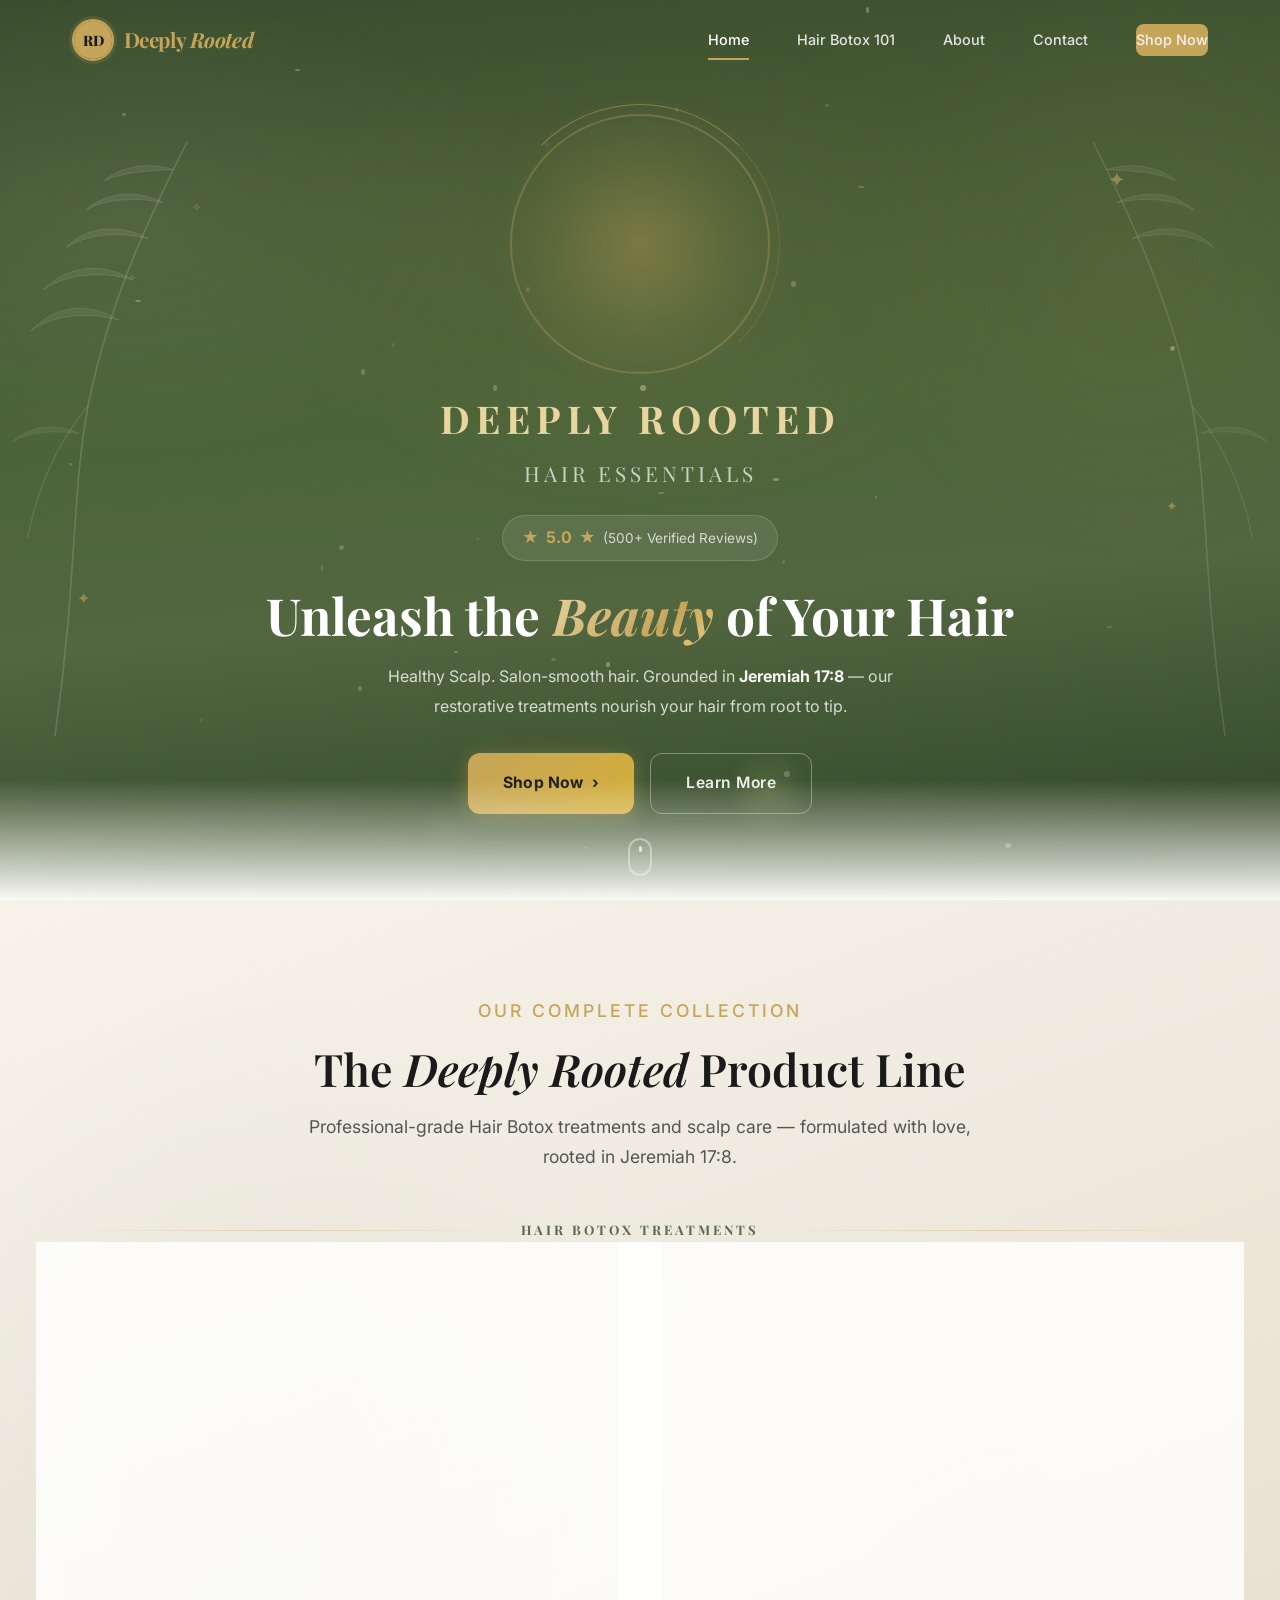
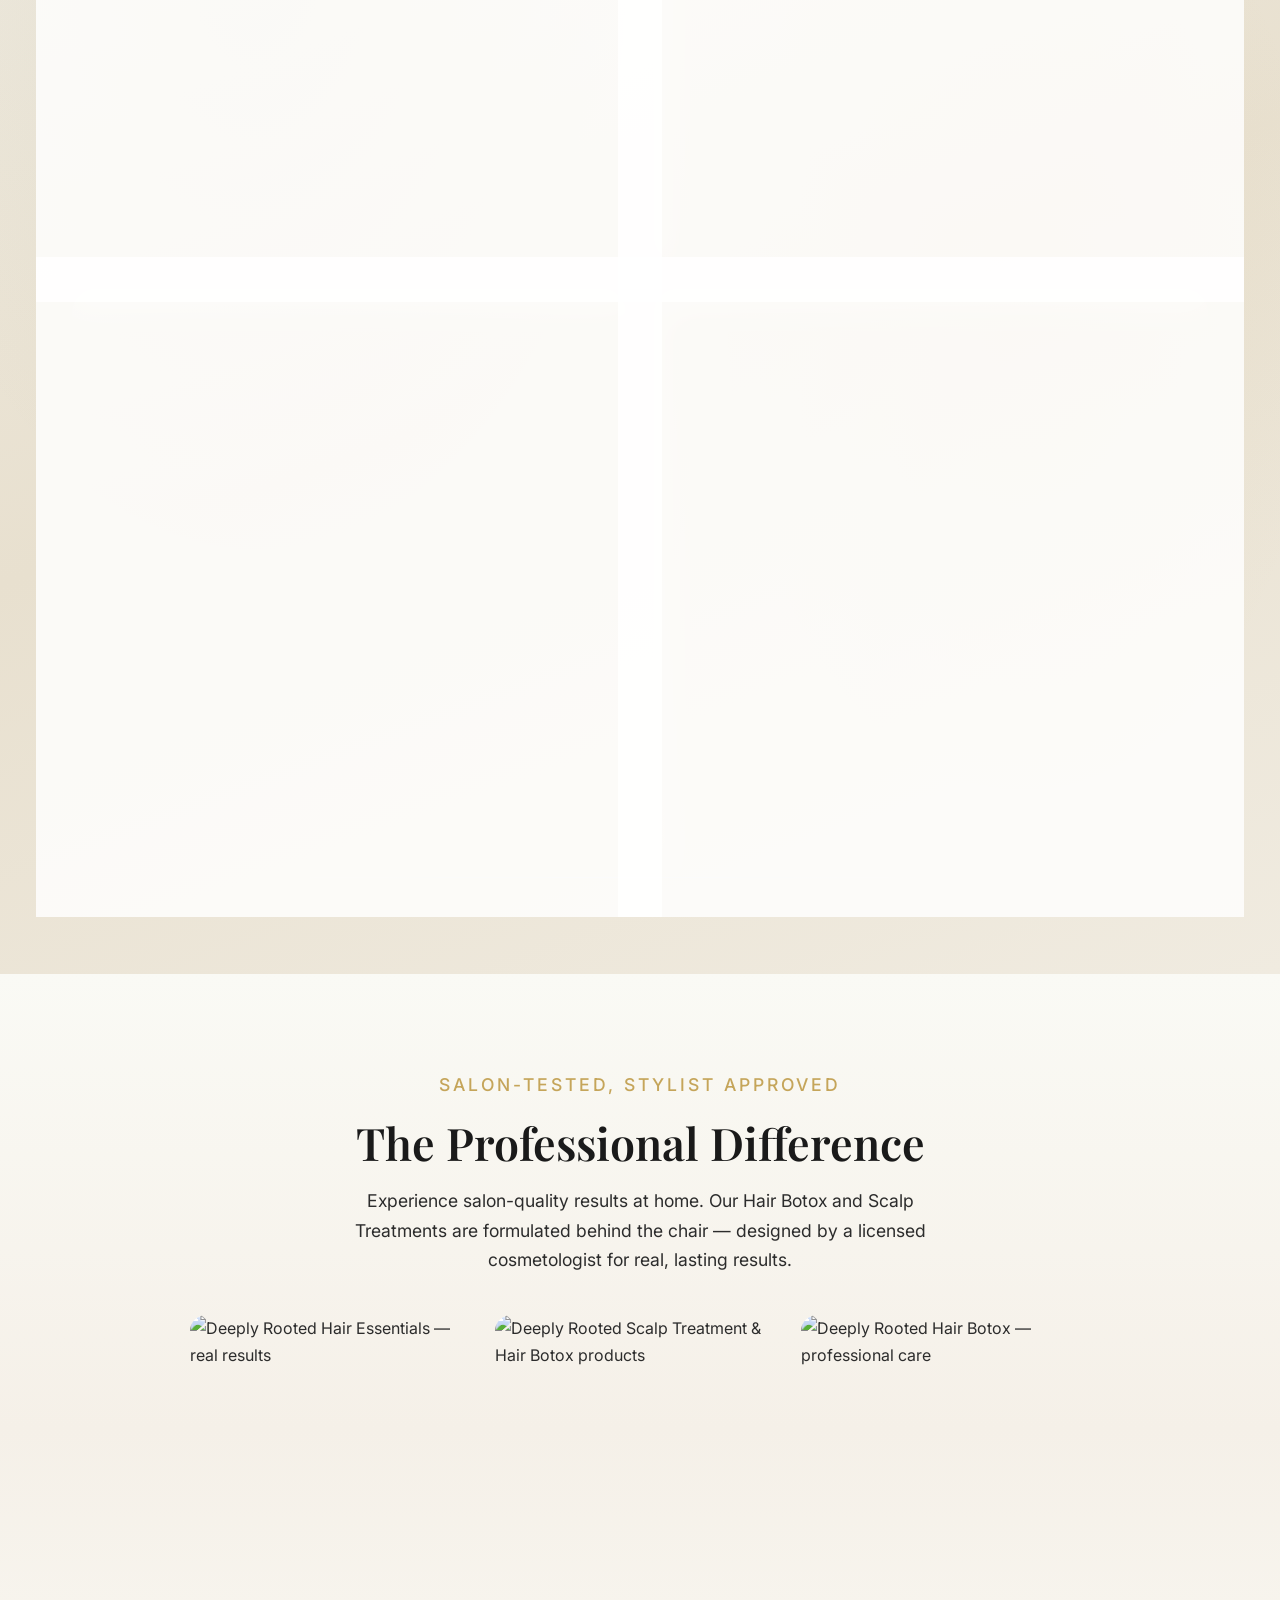
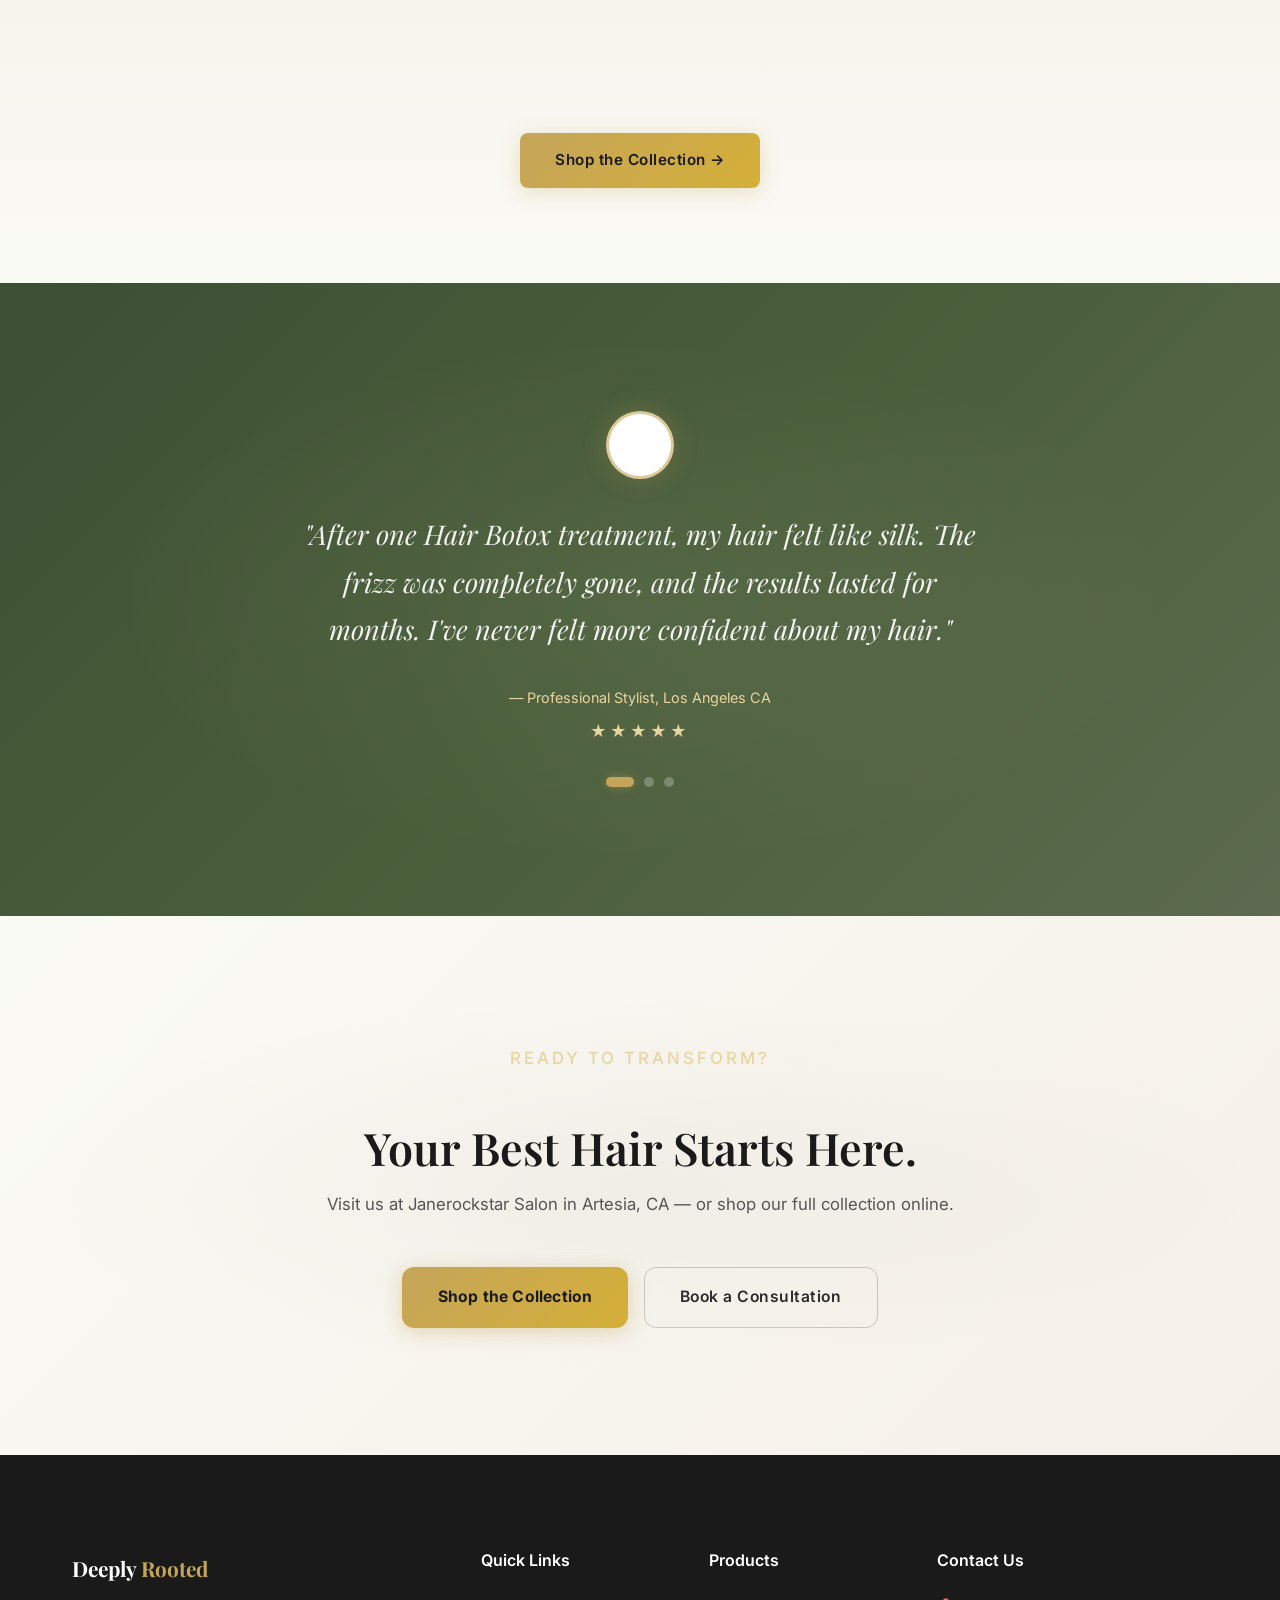
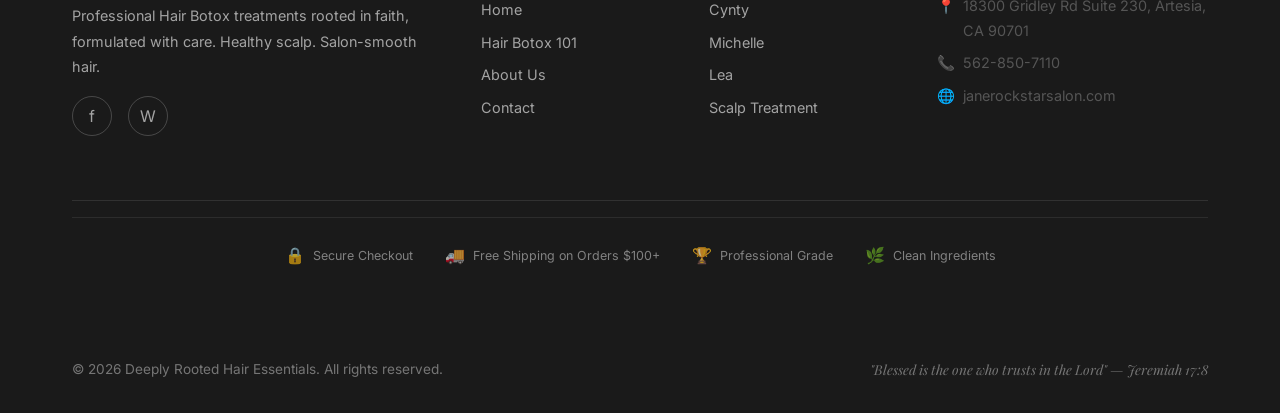
==== index.html @ 44c78ee9 "Deploy: 2026-04-30 update" ====
<!DOCTYPE html>
<html lang="en">
<head>
  <meta charset="UTF-8">
  <meta name="viewport" content="width=device-width, initial-scale=1.0">
  <title>Deeply Rooted Hair Essentials — Professional Hair Botox Care</title>
  <meta name="description" content="Unleash the beauty of your hair with professional Hair Botox treatments. Needle-free, formaldehyde-free, chemical-free solutions for salon-smooth hair. Healthy Scalp. Salon-smooth hair.">

  <!-- Performance: Preconnect -->
  <link rel="preconnect" href="https://fonts.googleapis.com">
  <link rel="preconnect" href="https://fonts.gstatic.com" crossorigin>
  <link rel="preconnect" href="https://hair-botox-deeply-rooted.myshopify.com">

  <!-- Open Graph -->
  <meta property="og:title" content="Deeply Rooted Hair Essentials — Professional Hair Botox Care">
  <meta property="og:description" content="Needle-free, formaldehyde-free Hair Botox treatments. Healthy Scalp. Salon-smooth hair.">
  <meta property="og:type" content="website">
  <meta property="og:image" content="assets/images/logo.png">

  <link rel="stylesheet" href="styles/main.css?v=20260430">
  <link rel="stylesheet" href="styles/pages/home.css?v=20260430">

  <!-- Structured Data -->
  <script type="application/ld+json">
  {
    "@context": "https://schema.org",
    "@type": "LocalBusiness",
    "name": "Deeply Rooted Hair Essentials",
    "description": "Professional Hair Botox treatments — needle-free, formaldehyde-free, chemical-free. Healthy Scalp. Salon-smooth hair.",
    "address": {
      "@type": "PostalAddress",
      "streetAddress": "18300 Gridley Rd Suite 230",
      "addressLocality": "Artesia",
      "addressRegion": "CA",
      "postalCode": "90701",
      "addressCountry": "US"
    },
    "telephone": "562-850-7110",
    "url": "https://janerockstarsalon.com",
    "aggregateRating": {
      "@type": "AggregateRating",
      "ratingValue": "5.0",
      "reviewCount": "500"
    }
  }
  </script>

  <!-- Fallback: show all content if JavaScript is disabled (e.g. mobile data-saver mode) -->
  <noscript>
    <style>
      .reveal, .reveal-left, .reveal-right, .reveal-scale, .reveal-rotate, .reveal-blur {
        opacity: 1 !important;
        transform: none !important;
        filter: none !important;
        animation: none !important;
      }
    </style>
  </noscript>
</head>
<body>

  <!-- Scroll Progress Bar -->
  <div class="scroll-progress" id="scroll-progress"></div>

  <!-- Navigation -->
  <nav class="navbar" id="navbar">
    <div class="container">
      <a href="index.html" class="nav-logo">
        <div class="nav-logo-mark">
          <img src="assets/images/logo.png" alt="Deeply Rooted Logo" class="nav-logo-img" onerror="this.style.display='none'; this.nextElementSibling.style.display='flex'">
          <div class="nav-logo-fallback" style="display:none">RD</div>
        </div>
        <span class="nav-logo-text">Deeply <em>Rooted</em></span>
      </a>
      <div class="nav-links">
        <a href="index.html" class="active">Home</a>
        <a href="hair-botox-101.html">Hair Botox 101</a>
        <a href="about.html">About</a>
        <a href="contact.html">Contact</a>
        <a href="https://hair-botox-deeply-rooted.myshopify.com" target="_blank" class="nav-cta">Shop Now</a>
      </div>
      <div class="hamburger" id="hamburger" aria-label="Toggle navigation menu">
        <span></span><span></span><span></span>
      </div>
    </div>
  </nav>

  <!-- Mobile Menu -->
  <div class="mobile-overlay" id="mobile-overlay"></div>
  <div class="mobile-menu" id="mobile-menu">
    <a href="index.html">Home</a>
    <a href="hair-botox-101.html">Hair Botox 101</a>
    <a href="about.html">About</a>
    <a href="contact.html">Contact</a>
    <a href="https://hair-botox-deeply-rooted.myshopify.com" target="_blank" class="btn btn-primary" style="margin-top:1rem;">Shop Now</a>
  </div>

  <!-- ═══════════════════════════════════════════
       HERO — Logo-Centered Design
  ═══════════════════════════════════════════ -->
  <section class="hero" id="hero">

    <!-- Particle container -->
    <div class="hero-particles" id="hero-particles"></div>

    <!-- Botanical leaf decorations -->
    <div class="hero-leaf hero-leaf-left" aria-hidden="true">
      <svg viewBox="0 0 200 600" fill="none" xmlns="http://www.w3.org/2000/svg">
        <path d="M170 20 C140 80, 100 160, 80 260 C65 340, 70 420, 50 560" stroke="rgba(255,255,255,0.18)" stroke-width="1.5" fill="none"/>
        <path d="M158 45 C135 38, 110 42, 95 55 C110 48, 135 46, 158 45Z" fill="rgba(255,255,255,0.09)" stroke="rgba(255,255,255,0.14)" stroke-width="0.8"/>
        <path d="M148 75 C122 62, 95 66, 78 82 C95 72, 122 70, 148 75Z" fill="rgba(255,255,255,0.09)" stroke="rgba(255,255,255,0.14)" stroke-width="0.8"/>
        <path d="M135 108 C108 93, 78 97, 60 116 C78 104, 108 101, 135 108Z" fill="rgba(255,255,255,0.09)" stroke="rgba(255,255,255,0.13)" stroke-width="0.8"/>
        <path d="M120 145 C92 128, 60 133, 40 154 C60 140, 92 137, 120 145Z" fill="rgba(255,255,255,0.08)" stroke="rgba(255,255,255,0.13)" stroke-width="0.8"/>
        <path d="M108 182 C80 164, 48 169, 28 192 C48 177, 80 174, 108 182Z" fill="rgba(255,255,255,0.08)" stroke="rgba(255,255,255,0.12)" stroke-width="0.8"/>
        <path d="M80 260 C55 290, 35 330, 25 380" stroke="rgba(255,255,255,0.13)" stroke-width="1.2" fill="none"/>
        <path d="M72 285 C50 275, 28 278, 12 292 C28 283, 50 282, 72 285Z" fill="rgba(255,255,255,0.07)" stroke="rgba(255,255,255,0.11)" stroke-width="0.8"/>
      </svg>
    </div>
    <div class="hero-leaf hero-leaf-right" aria-hidden="true">
      <svg viewBox="0 0 200 600" fill="none" xmlns="http://www.w3.org/2000/svg">
        <path d="M170 20 C140 80, 100 160, 80 260 C65 340, 70 420, 50 560" stroke="rgba(255,255,255,0.15)" stroke-width="1.5" fill="none"/>
        <path d="M158 45 C135 38, 110 42, 95 55 C110 48, 135 46, 158 45Z" fill="rgba(255,255,255,0.08)" stroke="rgba(255,255,255,0.12)" stroke-width="0.8"/>
        <path d="M148 75 C122 62, 95 66, 78 82 C95 72, 122 70, 148 75Z" fill="rgba(255,255,255,0.08)" stroke="rgba(255,255,255,0.12)" stroke-width="0.8"/>
        <path d="M135 108 C108 93, 78 97, 60 116 C78 104, 108 101, 135 108Z" fill="rgba(255,255,255,0.07)" stroke="rgba(255,255,255,0.11)" stroke-width="0.8"/>
        <path d="M80 260 C55 290, 35 330, 25 380" stroke="rgba(255,255,255,0.11)" stroke-width="1.2" fill="none"/>
        <path d="M72 285 C50 275, 28 278, 12 292 C28 283, 50 282, 72 285Z" fill="rgba(255,255,255,0.06)" stroke="rgba(255,255,255,0.10)" stroke-width="0.8"/>
      </svg>
    </div>

    <!-- Sparkle decorations -->
    <div class="hero-sparkle hero-sparkle-1" aria-hidden="true">✦</div>
    <div class="hero-sparkle hero-sparkle-2" aria-hidden="true">✦</div>
    <div class="hero-sparkle hero-sparkle-3" aria-hidden="true">✧</div>
    <div class="hero-sparkle hero-sparkle-4" aria-hidden="true">✦</div>
    <div class="hero-sparkle hero-sparkle-5" aria-hidden="true">✧</div>

    <div class="hero-inner">
      <!-- Logo Showcase with Parallax -->
      <div class="hero-logo-showcase" id="hero-logo-parallax">
        <div class="logo-glow"></div>
        <div class="logo-pulse-ring"></div>
        <div class="logo-orbit-ring"></div>
        <img src="assets/images/logo.png" alt="Deeply Rooted Hair Essentials" class="hero-logo-main" onerror="this.style.display='none'">
      </div>

      <!-- Brand Name -->
      <div class="hero-brand-name">
        <span class="brand-line-top">DEEPLY ROOTED</span>
        <span class="brand-line-bottom">Hair Essentials</span>
      </div>

      <!-- Rating badge -->
      <div class="hero-rating">
        <span class="rating-star">★</span>
        <span class="rating-score">5.0</span>
        <span class="rating-star">★</span>
        <span class="rating-count">(500+ Verified Reviews)</span>
      </div>

      <!-- Headline -->
      <h1 class="hero-headline">Unleash the <em class="gradient-text">Beauty</em> of Your Hair</h1>
      <p class="hero-sub">Healthy Scalp. Salon-smooth hair. Grounded in <strong>Jeremiah 17:8</strong> — our restorative treatments nourish your hair from root to tip.</p>

      <!-- CTA Buttons -->
      <div class="hero-actions">
        <a href="https://hair-botox-deeply-rooted.myshopify.com" target="_blank" class="btn btn-gold-lg">Shop Now <span class="btn-arrow">›</span></a>
        <a href="hair-botox-101.html" class="btn btn-ghost-lg">Learn More</a>
      </div>
    </div>

    <!-- Scroll indicator -->
    <div class="hero-scroll-hint">
      <div class="scroll-mouse"><div class="scroll-wheel"></div></div>
    </div>
  </section>

  <!-- ═══════════════════════════════════════════
       PRODUCT LINEUP — Complete Collection
  ═══════════════════════════════════════════ -->
  <section class="product-lineup section" id="product-lineup">
    <div class="container">
      <div class="section-header">
        <p class="subtitle">Our Complete Collection</p>
        <h2>The <em>Deeply Rooted</em> Product Line</h2>
        <p>Professional-grade Hair Botox treatments and scalp care — formulated with love, rooted in Jeremiah 17:8.</p>
      </div>

      <!-- Product Category Label -->
      <div class="lineup-category reveal">
        <div class="lineup-category-line"></div>
        <span class="lineup-category-label">Hair Botox Treatments</span>
        <div class="lineup-category-line"></div>
      </div>

      <!-- Hair Botox Products -->
      <div class="lineup-grid reveal">
        <!-- Cynty -->
        <div class="lineup-card" data-product="cynty">
          <div class="lineup-card-badge lineup-badge-gold">Bestseller</div>
          <div class="lineup-card-image">
            <div class="lineup-card-glow"></div>
            <img src="assets/images/product-cynty.png" alt="Cynty Hair Botox Treatment — lasts 3 months" loading="lazy">
          </div>
          <div class="lineup-card-content">
            <h3>Cynty</h3>
            <div class="lineup-duration">
              <div class="lineup-duration-bar" style="--duration-width: 50%"></div>
              <span class="lineup-duration-text">Lasts up to <strong>3 months</strong></span>
            </div>
            <ul class="lineup-features">
              <li>Frizz solution</li>
              <li>Keratin & collagen infusion</li>
              <li>Silky, manageable hair</li>
            </ul>
            <a href="https://hair-botox-deeply-rooted.myshopify.com" target="_blank" class="btn btn-primary btn-ripple lineup-btn">SHOP NOW</a>
          </div>
        </div>

        <!-- Michelle -->
        <div class="lineup-card" data-product="michelle">
          <div class="lineup-card-badge lineup-badge-sage">Pro Choice</div>
          <div class="lineup-card-image">
            <div class="lineup-card-glow"></div>
            <img src="assets/images/product-michelle.png" alt="Michelle Hair Botox Treatment — lasts 5 months" loading="lazy">
          </div>
          <div class="lineup-card-content">
            <h3>Michelle</h3>
            <div class="lineup-duration">
              <div class="lineup-duration-bar" style="--duration-width: 75%"></div>
              <span class="lineup-duration-text">Lasts up to <strong>5 months</strong></span>
            </div>
            <ul class="lineup-features">
              <li>60% straighter hair</li>
              <li>Frizz solution</li>
              <li>Hair restoration</li>
            </ul>
            <a href="https://hair-botox-deeply-rooted.myshopify.com" target="_blank" class="btn btn-primary btn-ripple lineup-btn">SHOP NOW</a>
          </div>
        </div>

        <!-- Lea -->
        <div class="lineup-card" data-product="lea">
          <div class="lineup-card-badge lineup-badge-dark">Maximum Strength</div>
          <div class="lineup-card-image">
            <div class="lineup-card-glow"></div>
            <img src="assets/images/product-lea.png" alt="Lea Hair Botox Treatment — lasts 6 months" loading="lazy">
          </div>
          <div class="lineup-card-content">
            <h3>Lea</h3>
            <div class="lineup-duration">
              <div class="lineup-duration-bar" style="--duration-width: 100%"></div>
              <span class="lineup-duration-text">Lasts up to <strong>6 months</strong></span>
            </div>
            <ul class="lineup-features">
              <li>80% straighter hair</li>
              <li>Maximum frizz control</li>
              <li>Full hair restoration</li>
            </ul>
            <a href="https://hair-botox-deeply-rooted.myshopify.com" target="_blank" class="btn btn-primary btn-ripple lineup-btn">SHOP NOW</a>
          </div>
        </div>

        <!-- Scalp Treatment -->
        <div class="lineup-card" data-product="scalp">
          <div class="lineup-card-badge lineup-badge-sage">Scalp Care</div>
          <div class="lineup-card-image">
            <div class="lineup-card-glow"></div>
            <img src="assets/images/product-scalp-treatment.png" alt="Deeply Rooted Scalp & Hair Treatment" loading="lazy">
          </div>
          <div class="lineup-card-content">
            <h3>Scalp Treatment</h3>
            <div class="lineup-duration">
              <div class="lineup-duration-bar" style="--duration-width: 60%"></div>
              <span class="lineup-duration-text">With <strong>Ginger & Coconut Oil</strong></span>
            </div>
            <ul class="lineup-features">
              <li>Scalp revival & nourishment</li>
              <li>Promotes hair growth</li>
              <li>100ml — For everyone</li>
            </ul>
            <a href="https://hair-botox-deeply-rooted.myshopify.com" target="_blank" class="btn btn-primary btn-ripple lineup-btn">SHOP NOW</a>
          </div>
        </div>
      </div>
    </div>
  </section>

  <!-- ═══════════════════════════════════════════
       LIFESTYLE GALLERY
  ═══════════════════════════════════════════ -->
  <section class="lifestyle-section" id="lifestyle">
    <div class="container">
      <div class="section-header reveal" style="text-align: center; margin-bottom: 2.5rem;">
        <p class="subtitle">Salon-Tested, Stylist Approved</p>
        <h2>The Professional Difference</h2>
        <p style="max-width: 600px; margin: 0.8rem auto 0; color: var(--color-gray-600); line-height: 1.7;">Experience salon-quality results at home. Our Hair Botox and Scalp Treatments are formulated behind the chair — designed by a licensed cosmetologist for real, lasting results.</p>
      </div>
      <div class="lifestyle-gallery">
        <div class="lifestyle-photo reveal">
          <img src="assets/images/promo-3.jpg" alt="Deeply Rooted Hair Essentials — real results" loading="lazy">
        </div>
        <div class="lifestyle-photo lifestyle-photo-featured reveal reveal-delay-1">
          <img src="assets/images/promo-2.jpg" alt="Deeply Rooted Scalp Treatment &amp; Hair Botox products" loading="lazy">
        </div>
        <div class="lifestyle-photo reveal reveal-delay-2">
          <img src="assets/images/promo-1.jpg" alt="Deeply Rooted Hair Botox — professional care" loading="lazy">
        </div>
      </div>
      <div class="reveal reveal-delay-2" style="text-align: center; margin-top: 2rem;">
        <a href="https://hair-botox-deeply-rooted.myshopify.com" target="_blank" class="btn btn-primary btn-ripple">Shop the Collection →</a>
      </div>
    </div>
  </section>

  <!-- ═══════════════════════════════════════════
       TESTIMONIAL
  ═══════════════════════════════════════════ -->
  <section class="testimonial-section" id="testimonial">
    <div class="container">
      <div class="testimonial-carousel reveal" id="testimonial-carousel">
        <div class="testimonial-logo">
          <img src="assets/images/logo.png" alt="Deeply Rooted" onerror="this.style.display='none'">
        </div>

        <!-- Slide 1 -->
        <div class="testimonial-slide active" data-slide="0">
          <blockquote class="testimonial-quote">
            "After one Hair Botox treatment, my hair felt like silk. The frizz was completely gone, and the results lasted for months. I've never felt more confident about my hair."
          </blockquote>
          <p class="testimonial-author">— Professional Stylist, Los Angeles CA</p>
          <div class="testimonial-stars">★★★★★</div>
        </div>

        <!-- Slide 2 -->
        <div class="testimonial-slide" data-slide="1">
          <blockquote class="testimonial-quote">
            "My clients can't stop touching their hair after a Cynty treatment. The results are consistently amazing — shiny, smooth, and so manageable. This is my go-to product now."
          </blockquote>
          <p class="testimonial-author">— Salon Owner, San Diego CA</p>
          <div class="testimonial-stars">★★★★★</div>
        </div>

        <!-- Slide 3 -->
        <div class="testimonial-slide" data-slide="2">
          <blockquote class="testimonial-quote">
            "I was skeptical about Hair Botox, but Deeply Rooted changed my mind. No chemicals, no formaldehyde, and my color-treated hair has never looked better. Truly a game-changer."
          </blockquote>
          <p class="testimonial-author">— Color Specialist, Orange County CA</p>
          <div class="testimonial-stars">★★★★★</div>
        </div>

        <!-- Carousel dots -->
        <div class="testimonial-dots">
          <button class="testimonial-dot active" data-dot="0" aria-label="Slide 1"></button>
          <button class="testimonial-dot" data-dot="1" aria-label="Slide 2"></button>
          <button class="testimonial-dot" data-dot="2" aria-label="Slide 3"></button>
        </div>
      </div>
    </div>
  </section>

  <!-- ═══════════════════════════════════════════
       CTA BANNER
  ═══════════════════════════════════════════ -->
  <section class="cta-banner">
    <div class="cta-banner-bg"></div>
    <div class="container">
      <div class="cta-banner-inner reveal">
        <p class="subtitle" style="color: var(--color-gold-light);">Ready to Transform?</p>
        <h2>Your Best Hair Starts Here.</h2>
        <p>Visit us at Janerockstar Salon in Artesia, CA — or shop our full collection online.</p>
        <div class="cta-banner-actions">
          <a href="https://hair-botox-deeply-rooted.myshopify.com" target="_blank" class="btn btn-gold-lg btn-ripple">Shop the Collection</a>
          <a href="contact.html" class="btn btn-ghost-lg btn-ripple">Book a Consultation</a>
        </div>
      </div>
    </div>
  </section>

  <!-- Footer -->
  <footer class="footer" id="footer">
    <div class="container">
      <div class="footer-grid">
        <div class="footer-brand">
          <a href="index.html" class="nav-logo">Deeply <span>Rooted</span></a>
          <p>Professional Hair Botox treatments rooted in faith, formulated with care. Healthy scalp. Salon-smooth hair.</p>
          <div class="footer-social" style="margin-top:1rem;">
            <a href="https://www.facebook.com/profile.php?id=deeplyrooted" target="_blank" aria-label="Facebook">f</a>
            <a href="https://janerockstarsalon.com" target="_blank" aria-label="Website">W</a>
          </div>
        </div>
        <div>
          <h4>Quick Links</h4>
          <div class="footer-links">
            <a href="index.html">Home</a>
            <a href="hair-botox-101.html">Hair Botox 101</a>
            <a href="about.html">About Us</a>
            <a href="contact.html">Contact</a>
          </div>
        </div>
        <div>
          <h4>Products</h4>
          <div class="footer-links">
            <a href="https://hair-botox-deeply-rooted.myshopify.com/" target="_blank">Cynty</a>
            <a href="https://hair-botox-deeply-rooted.myshopify.com/" target="_blank">Michelle</a>
            <a href="https://hair-botox-deeply-rooted.myshopify.com/" target="_blank">Lea</a>
            <a href="https://hair-botox-deeply-rooted.myshopify.com/" target="_blank">Scalp Treatment</a>
          </div>
        </div>
        <div>
          <h4>Contact Us</h4>
          <div class="footer-contact">
            <p><span>📍</span> 18300 Gridley Rd Suite 230, Artesia, CA 90701</p>
            <p><span>📞</span> <a href="tel:5628507110">562-850-7110</a></p>
            <p><span>🌐</span> <a href="https://janerockstarsalon.com" target="_blank">janerockstarsalon.com</a></p>
          </div>
        </div>
      </div>
      <!-- Footer Trust Badges -->
      <div class="footer-trust">
        <span class="footer-trust-item"><span class="footer-trust-icon">🔒</span> Secure Checkout</span>
        <span class="footer-trust-item"><span class="footer-trust-icon">🚚</span> Free Shipping on Orders $100+</span>
        <span class="footer-trust-item"><span class="footer-trust-icon">🏆</span> Professional Grade</span>
        <span class="footer-trust-item"><span class="footer-trust-icon">🌿</span> Clean Ingredients</span>
      </div>
      <div class="footer-bottom">
        <p>&copy; 2026 Deeply Rooted Hair Essentials. All rights reserved.</p>
        <p class="footer-scripture">"Blessed is the one who trusts in the Lord" — Jeremiah 17:8</p>
      </div>
    </div>
  </footer>

  <!-- Back to Top Button -->
  <button class="back-to-top" id="back-to-top" aria-label="Back to top">
    <svg class="back-to-top-ring" viewBox="0 0 36 36">
      <circle class="ring-bg" cx="18" cy="18" r="16" fill="none" stroke="rgba(197,165,90,0.2)" stroke-width="2"/>
      <circle class="ring-progress" cx="18" cy="18" r="16" fill="none" stroke="var(--color-gold)" stroke-width="2" stroke-dasharray="100.53" stroke-dashoffset="100.53" stroke-linecap="round"/>
    </svg>
    <span class="back-to-top-arrow">↑</span>
  </button>

  <script src="scripts/main.js"></script>
  <script>
    /* ── Particle Generator ── */
    (function() {
      const container = document.getElementById('hero-particles');
      if (!container) return;
      const count = 35;
      for (let i = 0; i < count; i++) {
        const p = document.createElement('div');
        p.className = 'particle';
        p.style.cssText = `
          left: ${Math.random() * 100}%;
          top: ${Math.random() * 100}%;
          width: ${Math.random() * 4 + 2}px;
          height: ${Math.random() * 4 + 2}px;
          animation-delay: ${Math.random() * 8}s;
          animation-duration: ${Math.random() * 10 + 8}s;
          opacity: ${Math.random() * 0.5 + 0.1};
        `;
        container.appendChild(p);
      }
    })();
  </script>
</body>
</html>
---- styles/main.css ----
/* ============================================
   DEEPLY ROOTED HAIR ESSENTIALS — DESIGN SYSTEM
   ============================================ */

/* Google Fonts */
@import url('https://fonts.googleapis.com/css2?family=Playfair+Display:ital,wght@0,400;0,500;0,600;0,700;1,400;1,500&family=Inter:wght@300;400;500;600;700&display=swap');

/* ---- Design Tokens ---- */
:root {
  /* Colors */
  --color-sage: #7A8B6F;
  --color-sage-light: #9BAF8E;
  --color-sage-dark: #5C6B4F;
  --color-olive: #4A5A3C;
  --color-gold: #C5A55A;
  --color-gold-bright: #D4AF37;
  --color-gold-light: #E8D5A0;
  --color-white: #FFFFFF;
  --color-cream: #FAFAF5;
  --color-cream-warm: #F5F0E8;
  --color-charcoal: #2C2C2C;
  --color-black: #1A1A1A;
  --color-gray-100: #F7F7F7;
  --color-gray-200: #E8E8E8;
  --color-gray-300: #D1D1D1;
  --color-gray-500: #888888;
  --color-gray-700: #555555;
  --color-error: #C0392B;
  --color-success: #27AE60;

  /* Typography */
  --font-heading: 'Playfair Display', Georgia, serif;
  --font-body: 'Inter', -apple-system, sans-serif;

  /* Spacing */
  --space-xs: 0.25rem;
  --space-sm: 0.5rem;
  --space-md: 1rem;
  --space-lg: 1.5rem;
  --space-xl: 2rem;
  --space-2xl: 3rem;
  --space-3xl: 4rem;
  --space-4xl: 6rem;
  --space-5xl: 8rem;

  /* Layout */
  --max-width: 1200px;
  --nav-height: 80px;

  /* Borders & Radius */
  --radius-sm: 4px;
  --radius-md: 8px;
  --radius-lg: 16px;
  --radius-xl: 24px;
  --radius-full: 50%;

  /* Shadows */
  --shadow-sm: 0 2px 8px rgba(0,0,0,0.06);
  --shadow-md: 0 4px 16px rgba(0,0,0,0.08);
  --shadow-lg: 0 8px 32px rgba(0,0,0,0.12);
  --shadow-xl: 0 16px 48px rgba(0,0,0,0.16);
  --shadow-gold: 0 4px 20px rgba(197,165,90,0.3);

  /* Transitions */
  --transition-fast: 0.2s ease;
  --transition-base: 0.3s ease;
  --transition-slow: 0.5s ease;
  --transition-spring: 0.4s cubic-bezier(0.175, 0.885, 0.32, 1.275);
}

/* ---- Reset ---- */
*, *::before, *::after { box-sizing: border-box; margin: 0; padding: 0; }
html { scroll-behavior: smooth; font-size: 16px; }
body {
  font-family: var(--font-body);
  color: var(--color-charcoal);
  background: var(--color-white);
  line-height: 1.7;
  overflow-x: hidden;
  -webkit-font-smoothing: antialiased;
}
img { max-width: 100%; height: auto; display: block; }
a { text-decoration: none; color: inherit; transition: color var(--transition-fast); }
ul, ol { list-style: none; }
button, input, textarea, select {
  font-family: inherit; font-size: inherit; border: none; outline: none; background: none;
}
button { cursor: pointer; }

/* ---- Typography ---- */
h1, h2, h3, h4, h5 { font-family: var(--font-heading); font-weight: 600; line-height: 1.2; color: var(--color-black); }
h1 { font-size: clamp(2.2rem, 5vw, 3.5rem); }
h2 { font-size: clamp(1.8rem, 4vw, 2.8rem); }
h3 { font-size: clamp(1.3rem, 3vw, 1.8rem); }
h4 { font-size: clamp(1.1rem, 2vw, 1.3rem); }
p { margin-bottom: var(--space-md); color: var(--color-gray-700); }
.text-gold { color: var(--color-gold); }
.text-sage { color: var(--color-sage); }
.text-center { text-align: center; }
.subtitle {
  font-family: var(--font-body);
  font-size: 0.85rem;
  font-weight: 500;
  letter-spacing: 3px;
  text-transform: uppercase;
  color: var(--color-gold);
}

/* ---- Layout ---- */
.container { max-width: var(--max-width); margin: 0 auto; padding: 0 var(--space-xl); }
.section { padding: var(--space-4xl) 0; }
.section-header { text-align: center; max-width: 700px; margin: 0 auto var(--space-2xl); }
.section-header h2 { margin-bottom: var(--space-md); }
.section-header p { font-size: 1.1rem; }
.grid-2 { display: grid; grid-template-columns: repeat(2, 1fr); gap: var(--space-2xl); align-items: center; }
.grid-3 { display: grid; grid-template-columns: repeat(3, 1fr); gap: var(--space-xl); }
.grid-4 { display: grid; grid-template-columns: repeat(4, 1fr); gap: var(--space-xl); }

/* ---- Buttons ---- */
.btn {
  display: inline-flex; align-items: center; justify-content: center; gap: var(--space-sm);
  padding: 0.9rem 2.2rem; border-radius: var(--radius-md); font-weight: 600;
  font-size: 0.95rem; letter-spacing: 0.5px; transition: all var(--transition-base);
  position: relative; overflow: hidden;
}
.btn-primary {
  background: linear-gradient(135deg, var(--color-gold), var(--color-gold-bright));
  color: var(--color-black); box-shadow: var(--shadow-gold);
}
.btn-primary:hover { transform: translateY(-2px); box-shadow: 0 6px 28px rgba(197,165,90,0.45); }
.btn-secondary {
  background: transparent; color: var(--color-white);
  border: 2px solid rgba(255,255,255,0.6);
}
.btn-secondary:hover { background: rgba(255,255,255,0.1); border-color: var(--color-white); }
.btn-outline {
  background: transparent; color: var(--color-sage-dark);
  border: 2px solid var(--color-sage);
}
.btn-outline:hover { background: var(--color-sage); color: var(--color-white); }
.btn-dark {
  background: var(--color-charcoal); color: var(--color-white);
}
.btn-dark:hover { background: var(--color-black); transform: translateY(-2px); }

/* ---- Navigation ---- */
.navbar {
  position: fixed; top: 0; left: 0; right: 0; z-index: 1000;
  height: var(--nav-height); display: flex; align-items: center;
  transition: all var(--transition-base);
  background: transparent;
}
.navbar.scrolled {
  background: transparent; backdrop-filter: none;
  box-shadow: none;
}
.navbar .container { display: flex; align-items: center; justify-content: space-between; width: 100%; }
.nav-logo {
  display: flex; align-items: center; gap: 0.5rem;
  font-family: var(--font-heading); font-size: 1.4rem; font-weight: 700;
  color: var(--color-white); transition: color var(--transition-base);
  text-decoration: none;
}
.nav-logo span { color: var(--color-gold); }
.navbar.scrolled .nav-logo { color: var(--color-charcoal); }
.navbar.scrolled .nav-logo-text { color: var(--color-charcoal) !important; text-shadow: 0 1px 3px rgba(255,255,255,0.5); }
.navbar.scrolled .nav-logo-text em,
.navbar.scrolled .nav-logo-text span { color: var(--color-gold) !important; }
.nav-links { display: flex; align-items: center; gap: var(--space-2xl); }
.nav-links a {
  font-size: 0.9rem; font-weight: 500; color: rgba(255,255,255,0.85);
  position: relative; padding: var(--space-xs) 0;
  transition: color var(--transition-fast);
}
.nav-links a::after {
  content: ''; position: absolute; bottom: -4px; left: 0; width: 0; height: 2px;
  background: var(--color-gold); transition: width var(--transition-base);
}
.nav-links a:hover, .nav-links a.active { color: var(--color-white); }
.nav-links a:hover::after, .nav-links a.active::after { width: 100%; }
.navbar.scrolled .nav-links a { color: var(--color-charcoal); font-weight: 600; text-shadow: 0 1px 3px rgba(255,255,255,0.5); }
.navbar.scrolled .nav-links a:hover, .navbar.scrolled .nav-links a.active { color: var(--color-gold); }
.nav-cta {
  padding: 0.6rem 1.6rem; border-radius: var(--radius-md); font-weight: 600; font-size: 0.85rem;
  background: var(--color-gold); color: var(--color-black);
  transition: all var(--transition-base);
}
.nav-cta:hover { background: var(--color-gold-bright); transform: translateY(-1px); }
.nav-cta::after { display: none !important; }

/* Hamburger */
.hamburger { display: none; flex-direction: column; gap: 5px; cursor: pointer; z-index: 1001; }
.hamburger span {
  width: 26px; height: 2.5px; background: var(--color-white); border-radius: 2px;
  transition: all var(--transition-base);
}
.navbar.scrolled .hamburger span { background: var(--color-charcoal); }
.hamburger.active span:nth-child(1) { transform: rotate(45deg) translate(5px, 5px); }
.hamburger.active span:nth-child(2) { opacity: 0; }
.hamburger.active span:nth-child(3) { transform: rotate(-45deg) translate(5px, -5px); }

/* Mobile Menu */
.mobile-menu {
  display: none; position: fixed; top: 0; right: -100%; width: 80%; max-width: 360px; height: 100vh;
  background: var(--color-white); z-index: 999; padding: 100px var(--space-2xl) var(--space-2xl);
  box-shadow: var(--shadow-xl); transition: right var(--transition-slow);
  flex-direction: column; gap: var(--space-lg);
}
.mobile-menu.open { right: 0; }
.mobile-menu a {
  font-size: 1.1rem; font-weight: 500; color: var(--color-charcoal);
  padding: var(--space-md) 0; border-bottom: 1px solid var(--color-gray-200);
  display: block;
}
.mobile-menu a:hover { color: var(--color-sage-dark); }
.mobile-overlay {
  display: none; position: fixed; inset: 0; background: rgba(0,0,0,0.5); z-index: 998;
  opacity: 0; transition: opacity var(--transition-base);
}
.mobile-overlay.open { opacity: 1; }

/* ---- Cards ---- */
.card {
  background: var(--color-white); border-radius: var(--radius-lg);
  overflow: hidden; box-shadow: var(--shadow-md);
  transition: all var(--transition-base);
}
.card:hover { transform: translateY(-6px); box-shadow: var(--shadow-lg); }
.card-image { width: 100%; aspect-ratio: 1; overflow: hidden; background: var(--color-cream); }
.card-image img { width: 100%; height: 100%; object-fit: cover; transition: transform var(--transition-slow); }
.card:hover .card-image img { transform: scale(1.05); }
.card-body { padding: var(--space-lg); }
.card-body h3 { margin-bottom: var(--space-sm); }
.card-body p { font-size: 0.95rem; }

/* ---- Badges ---- */
.badge {
  display: inline-flex; align-items: center; gap: var(--space-xs);
  padding: 0.35rem 0.9rem; border-radius: var(--radius-xl); font-size: 0.75rem;
  font-weight: 600; text-transform: uppercase; letter-spacing: 1px;
}
.badge-gold { background: var(--color-gold-light); color: var(--color-olive); }
.badge-sage { background: rgba(122,139,111,0.15); color: var(--color-sage-dark); }
.badge-pro { background: var(--color-charcoal); color: var(--color-gold); }

/* ---- Forms ---- */
.form-group { margin-bottom: var(--space-lg); }
.form-group label {
  display: block; font-weight: 600; font-size: 0.9rem;
  margin-bottom: var(--space-sm); color: var(--color-charcoal);
}
.form-group label .required { color: var(--color-error); }
.form-input, .form-textarea, .form-select {
  width: 100%; padding: 0.85rem 1rem; border: 2px solid var(--color-gray-200);
  border-radius: var(--radius-md); font-size: 0.95rem;
  transition: border-color var(--transition-fast), box-shadow var(--transition-fast);
  background: var(--color-white);
}
.form-input:focus, .form-textarea:focus, .form-select:focus {
  border-color: var(--color-sage); box-shadow: 0 0 0 3px rgba(122,139,111,0.15);
}
.form-input.error, .form-textarea.error { border-color: var(--color-error); }
.form-textarea { min-height: 140px; resize: vertical; }
.form-error { color: var(--color-error); font-size: 0.8rem; margin-top: var(--space-xs); display: none; }
.form-success {
  background: rgba(39,174,96,0.1); border: 1px solid var(--color-success);
  color: var(--color-success); padding: var(--space-lg); border-radius: var(--radius-md);
  text-align: center; display: none;
}

/* ---- Page Hero ---- */
.page-hero {
  padding: calc(var(--nav-height) + var(--space-4xl)) 0 var(--space-4xl);
  background: linear-gradient(135deg, var(--color-sage-dark) 0%, var(--color-sage) 50%, var(--color-olive) 100%);
  color: var(--color-white); text-align: center; position: relative; overflow: hidden;
}
.page-hero::before {
  content: ''; position: absolute; inset: 0;
  background: radial-gradient(circle at 30% 70%, rgba(197,165,90,0.15) 0%, transparent 60%);
}
.page-hero h1 { color: var(--color-white); margin-bottom: var(--space-md); position: relative; }
.page-hero p { color: rgba(255,255,255,0.85); font-size: 1.15rem; max-width: 600px; margin: 0 auto; position: relative; }

/* ---- Footer ---- */
.footer {
  background: var(--color-black); color: rgba(255,255,255,0.7); padding: var(--space-4xl) 0 var(--space-xl);
}
.footer-grid {
  display: grid; grid-template-columns: 2fr 1fr 1fr 1.5fr; gap: var(--space-2xl);
  padding-bottom: var(--space-3xl); border-bottom: 1px solid rgba(255,255,255,0.1);
}
.footer-brand .nav-logo { color: var(--color-white); font-size: 1.3rem; display: inline-block; margin-bottom: var(--space-md); }
.footer-brand p { font-size: 0.9rem; line-height: 1.8; color: rgba(255,255,255,0.6); }
.footer h4 { color: var(--color-white); font-size: 1rem; margin-bottom: var(--space-lg); font-family: var(--font-body); font-weight: 600; }
.footer-links a { display: block; padding: var(--space-xs) 0; color: rgba(255,255,255,0.6); font-size: 0.9rem; }
.footer-links a:hover { color: var(--color-gold); }
.footer-contact p { font-size: 0.9rem; margin-bottom: var(--space-sm); display: flex; align-items: flex-start; gap: var(--space-sm); }
.footer-contact p span { color: var(--color-gold); flex-shrink: 0; }
.footer-bottom {
  display: flex; justify-content: space-between; align-items: center;
  padding-top: var(--space-xl); margin-top: var(--space-xl);
}
.footer-bottom p { font-size: 0.85rem; color: rgba(255,255,255,0.4); margin: 0; }
.footer-scripture { font-family: var(--font-heading); font-style: italic; font-size: 0.9rem; color: rgba(255,255,255,0.5); }
.footer-social { display: flex; gap: var(--space-md); }
.footer-social a {
  width: 40px; height: 40px; border-radius: var(--radius-full);
  border: 1px solid rgba(255,255,255,0.2); display: flex; align-items: center; justify-content: center;
  color: rgba(255,255,255,0.6); transition: all var(--transition-base);
}
.footer-social a:hover { border-color: var(--color-gold); color: var(--color-gold); background: rgba(197,165,90,0.1); }

/* ---- Scroll Reveal (Blur In/Out) ---- */
.reveal {
  opacity: 0; transform: translateY(30px); filter: blur(8px);
  transition: opacity 0.7s cubic-bezier(0.5, 0, 0, 1),
              transform 0.7s cubic-bezier(0.5, 0, 0, 1),
              filter 0.6s cubic-bezier(0.5, 0, 0, 1);
  will-change: opacity, transform, filter;
}
.reveal.visible {
  opacity: 1; transform: translateY(0) translateX(0) scale(1) rotate(0deg); filter: blur(0);
}
.reveal-left { opacity: 0; transform: translateX(-60px); filter: blur(8px); }
.reveal-right { opacity: 0; transform: translateX(60px); filter: blur(8px); }
.reveal-scale { opacity: 0; transform: scale(0.82); filter: blur(10px); }
.reveal-rotate { opacity: 0; transform: rotate(-4deg) translateY(20px); filter: blur(8px); }
.reveal-blur { opacity: 0; filter: blur(16px); transform: translateY(15px); }
.reveal-delay-1 { transition-delay: 0.1s; }
.reveal-delay-2 { transition-delay: 0.2s; }
.reveal-delay-3 { transition-delay: 0.3s; }
.reveal-delay-4 { transition-delay: 0.4s; }
.reveal-delay-5 { transition-delay: 0.5s; }
.reveal-delay-6 { transition-delay: 0.6s; }

/* ---- Safety Fallback: show content if JS hasn't initialized after 4s ---- */
/* This ensures images/content aren't permanently hidden on mobile phones
   where IntersectionObserver may not fire correctly */
@keyframes revealFallback {
  to {
    opacity: 1;
    transform: none;
    filter: none;
  }
}
.reveal, .reveal-left, .reveal-right, .reveal-scale, .reveal-rotate, .reveal-blur {
  animation: revealFallback 0s 4s forwards;
}

/* ---- Parallax Utility ---- */
.parallax-layer { will-change: transform; transition: transform 0.1s linear; }

/* ---- Button Ripple ---- */
.btn-ripple { position: relative; overflow: hidden; }
.btn-ripple .ripple-wave {
  position: absolute; border-radius: 50%;
  background: rgba(255,255,255,0.35);
  transform: scale(0); animation: rippleAnim 0.6s ease-out forwards;
  pointer-events: none;
}
@keyframes rippleAnim {
  to { transform: scale(4); opacity: 0; }
}

/* ---- Reduced Motion ---- */
@media (prefers-reduced-motion: reduce) {
  *, *::before, *::after {
    animation-duration: 0.01ms !important;
    animation-iteration-count: 1 !important;
    transition-duration: 0.01ms !important;
  }
  .reveal, .reveal-left, .reveal-right, .reveal-scale, .reveal-rotate, .reveal-blur {
    opacity: 1; transform: none; filter: none;
  }
}

/* ---- Responsive ---- */
@media (max-width: 1024px) {
  .grid-4 { grid-template-columns: repeat(2, 1fr); }
  .footer-grid { grid-template-columns: repeat(2, 1fr); }
}
@media (max-width: 768px) {
  .nav-links { display: none; }
  .hamburger { display: flex; }
  .mobile-menu { display: flex; }
  .grid-2 { grid-template-columns: 1fr; }
  .grid-3 { grid-template-columns: 1fr; }
  .grid-4 { grid-template-columns: 1fr; }
  .section { padding: var(--space-2xl) 0; }
  .footer-grid { grid-template-columns: 1fr; }
  .footer-bottom { flex-direction: column; gap: var(--space-md); text-align: center; }
  .container { padding: 0 var(--space-md); }
}
---- styles/pages/home.css ----
/* ════════════════════════════════════════════
   HOME PAGE — Logo-Centered Premium Design
   ════════════════════════════════════════════ */

/* ── Nav Logo ── */
.nav-logo { display: flex; align-items: center; gap: 0.6rem; text-decoration: none; }
.nav-logo-mark {
  width: 42px; height: 42px; border-radius: 50%; overflow: hidden;
  border: 2px solid var(--color-gold); flex-shrink: 0;
  box-shadow: 0 0 0 3px rgba(197,165,90,0.15); transition: box-shadow 0.3s;
}
.nav-logo-mark:hover { box-shadow: 0 0 0 5px rgba(197,165,90,0.28); }
.nav-logo-img { width: 100%; height: 100%; object-fit: cover; }
.nav-logo-fallback {
  width: 100%; height: 100%; background: var(--color-gold);
  color: var(--color-black); font-weight: 800; font-size: 0.9rem;
  display: flex; align-items: center; justify-content: center;
}
.nav-logo-text {
  font-family: var(--font-heading); font-size: 1.3rem; font-weight: 700;
  color: var(--color-white); letter-spacing: -0.02em; transition: color 0.3s;
}
.nav-logo-text em { font-style: italic; color: var(--color-gold); }
.navbar.scrolled .nav-logo-text { color: var(--color-charcoal); }

/* ════════════════════════════════════════════
   SCROLL PROGRESS BAR
   ════════════════════════════════════════════ */
.scroll-progress {
  position: fixed; top: 0; left: 0; height: 3px; width: 0%;
  background: linear-gradient(90deg, var(--color-gold), var(--color-gold-bright), var(--color-sage));
  z-index: 9999; transition: width 0.05s linear;
  box-shadow: 0 0 8px rgba(197,165,90,0.5);
}

/* ════════════════════════════════════════════
   GRADIENT TEXT
   ════════════════════════════════════════════ */
.gradient-text {
  background: linear-gradient(135deg, var(--color-gold-light) 0%, var(--color-gold) 40%, #f0d080 60%, var(--color-gold-light) 100%);
  background-size: 200% auto;
  -webkit-background-clip: text; background-clip: text;
  -webkit-text-fill-color: transparent;
  animation: gradientShift 4s ease-in-out infinite;
  font-style: italic;
}
@keyframes gradientShift {
  0%, 100% { background-position: 0% center; }
  50% { background-position: 100% center; }
}

/* Hero headline word-by-word stagger */
.hero-headline { position: relative; }

/* ════════════════════════════════════════════
   HERO — Logo Centered
   ════════════════════════════════════════════ */
.hero {
  min-height: 100vh;
  background:
    radial-gradient(ellipse 120% 40% at 50% 110%, #1a2d0f 0%, #243d16 25%, transparent 55%),
    radial-gradient(ellipse 80% 25% at 20% 105%, #1e3010 0%, transparent 45%),
    radial-gradient(ellipse 80% 25% at 80% 105%, #162a0c 0%, transparent 45%),
    radial-gradient(circle 60px at 60% 88%, rgba(180,200,120,0.18) 0%, transparent 70%),
    radial-gradient(circle 40px at 35% 92%, rgba(160,185,100,0.12) 0%, transparent 70%),
    linear-gradient(175deg, #3a4e2e 0%, #465a34 20%, #4d6439 45%, #526640 65%, #3d5230 85%, #2c3d22 100%);
  position: relative; overflow: hidden;
  display: flex; flex-direction: column;
  align-items: center; justify-content: center;
  padding-top: var(--nav-height);
}
.hero::before {
  content: ''; position: absolute; inset: 0;
  background:
    radial-gradient(ellipse 50% 45% at 50% 30%, rgba(197,165,90,0.08) 0%, transparent 60%),
    radial-gradient(ellipse 60% 50% at 10% 25%, rgba(255,255,240,0.06) 0%, transparent 55%),
    radial-gradient(ellipse 40% 60% at 88% 30%, rgba(197,165,90,0.07) 0%, transparent 55%);
  pointer-events: none; z-index: 1;
}
.hero::after {
  content: ''; position: absolute; bottom: 0; left: 0; right: 0; height: 120px;
  background: linear-gradient(to top, #fafaf5, transparent);
  pointer-events: none; z-index: 4;
}

/* Particles */
.hero-particles { position: absolute; inset: 0; pointer-events: none; z-index: 1; }
.particle {
  position: absolute; border-radius: 50%;
  background: rgba(248,240,220,0.6);
  animation: particleDrift linear infinite;
}
@keyframes particleDrift {
  0%   { transform: translateY(0) scale(1); opacity: 0; }
  15%  { opacity: 0.5; }
  85%  { opacity: 0.3; }
  100% { transform: translateY(-100vh) scale(0.4); opacity: 0; }
}

/* Botanical leaves */
.hero-leaf {
  position: absolute; top: 0; bottom: 0; width: 220px;
  pointer-events: none; z-index: 2; opacity: 0.85;
}
.hero-leaf svg { width: 100%; height: 100%; }
.hero-leaf-left  { left: 0; }
.hero-leaf-right { right: 0; transform: scaleX(-1); }

/* Sparkles — more spread for centered layout */
.hero-sparkle {
  position: absolute; color: rgba(197,165,90,0.6); pointer-events: none; z-index: 2;
  animation: sparklePulse 3s ease-in-out infinite;
}
.hero-sparkle-1 { top: 18%; right: 12%;  font-size: 1.3rem; animation-delay: 0s; }
.hero-sparkle-2 { top: 55%; right: 8%;   font-size: 0.85rem; animation-delay: 1.1s; }
.hero-sparkle-3 { top: 30%; left: 10%;   font-size: 0.6rem;  animation-delay: 2s; }
.hero-sparkle-4 { top: 65%; left: 6%;    font-size: 1rem;    animation-delay: 0.5s; }
.hero-sparkle-5 { top: 22%; left: 15%;   font-size: 0.7rem;  animation-delay: 1.6s; }
@keyframes sparklePulse { 0%,100%{opacity:0.35;transform:scale(1) rotate(0deg);}50%{opacity:0.9;transform:scale(1.4) rotate(15deg);} }

/* Hero Inner — Centered column layout */
.hero-inner {
  position: relative; z-index: 2;
  display: flex; flex-direction: column; align-items: center;
  text-align: center;
  max-width: var(--max-width); width: 100%;
  padding: 2rem var(--space-xl) 4rem;
}

/* ── Logo Showcase ── */
.hero-logo-showcase {
  position: relative;
  width: 220px; height: 220px;
  margin-bottom: 2rem;
  animation: fadeScaleIn 1s ease both;
}
@keyframes fadeScaleIn {
  from { opacity: 0; transform: scale(0.7); }
  to { opacity: 1; transform: scale(1); }
}

.hero-logo-main {
  width: 100%; height: 100%; object-fit: contain;
  position: relative; z-index: 3;
  filter: drop-shadow(0 8px 32px rgba(197,165,90,0.4));
  animation: logoFloat 6s ease-in-out infinite;
  border-radius: 50%;
  background: white;
}
.hero-logo-showcase {
  will-change: transform;
  transition: transform 0.1s ease-out;
}
@keyframes logoFloat {
  0%, 100% { transform: translateY(0); }
  50% { transform: translateY(-10px); }
}

/* Glow behind logo */
.logo-glow {
  position: absolute; inset: -40px; border-radius: 50%;
  background: radial-gradient(circle, rgba(197,165,90,0.35) 0%, rgba(197,165,90,0.12) 40%, transparent 70%);
  z-index: 1;
  animation: glowPulse 4s ease-in-out infinite;
}
@keyframes glowPulse {
  0%, 100% { transform: scale(1); opacity: 0.8; }
  50% { transform: scale(1.15); opacity: 1; }
}

/* Pulse ring */
.logo-pulse-ring {
  position: absolute; inset: -20px; border-radius: 50%;
  border: 2px solid rgba(197,165,90,0.3);
  z-index: 2;
  animation: pulseRing 3s ease-out infinite;
}
@keyframes pulseRing {
  0% { transform: scale(0.9); opacity: 0.8; }
  70% { transform: scale(1.3); opacity: 0; }
  100% { transform: scale(0.9); opacity: 0; }
}

/* Orbit ring */
.logo-orbit-ring {
  position: absolute; inset: -30px; border-radius: 50%;
  border: 1.5px solid transparent;
  border-top-color: rgba(197,165,90,0.5);
  border-right-color: rgba(197,165,90,0.2);
  z-index: 2;
  animation: orbitSpin 8s linear infinite;
}
@keyframes orbitSpin { to { transform: rotate(360deg); } }

/* ── Brand Name ── */
.hero-brand-name {
  display: flex; flex-direction: column; align-items: center;
  margin-bottom: 1.5rem;
  animation: fadeSlideUp 0.8s 0.3s ease both;
}
.brand-line-top {
  font-family: var(--font-heading); font-size: clamp(1.6rem, 3.5vw, 2.4rem);
  font-weight: 700; color: var(--color-gold-light);
  letter-spacing: 6px; text-transform: uppercase;
}
.brand-line-bottom {
  font-family: var(--font-heading); font-size: clamp(1rem, 2vw, 1.3rem);
  font-weight: 400; color: rgba(255,255,255,0.7);
  letter-spacing: 4px; text-transform: uppercase;
  margin-top: 0.3rem;
}

/* Rating badge */
.hero-rating {
  display: inline-flex; align-items: center; gap: 0.45rem;
  margin-bottom: 1.5rem;
  background: rgba(255,255,255,0.08);
  border: 1px solid rgba(255,255,255,0.15);
  border-radius: 50px; padding: 0.5rem 1.2rem;
  animation: fadeSlideUp 0.8s 0.5s ease both;
}
.rating-star  { color: var(--color-gold); font-size: 1rem; }
.rating-score { color: var(--color-gold); font-weight: 700; font-size: 1rem; }
.rating-count { color: rgba(255,255,255,0.75); font-size: 0.85rem; }

/* Hero Text */
.hero-inner h1 {
  font-size: clamp(2rem, 4vw, 3.2rem);
  color: #fff; line-height: 1.2; margin-bottom: 1rem; font-weight: 700;
  animation: fadeSlideUp 0.8s 0.6s ease both;
}
.hero-inner h1 em { font-style: italic; color: var(--color-gold-light); }
.hero-inner h1 em.gradient-text {
  color: unset;
  -webkit-text-fill-color: transparent;
}

.hero-sub {
  font-size: 1rem; color: rgba(255,255,255,0.78); line-height: 1.85;
  max-width: 520px; margin: 0 auto 2rem;
  animation: fadeSlideUp 0.8s 0.7s ease both;
}
.hero-sub strong { color: rgba(255,255,255,0.95); }

.hero-actions {
  display: flex; gap: 1rem; flex-wrap: wrap; justify-content: center;
  animation: fadeSlideUp 0.8s 0.8s ease both;
}

/* Buttons */
.btn-gold-lg {
  display: inline-flex; align-items: center; gap: 0.5rem;
  padding: 1rem 2.2rem; border-radius: 12px; font-weight: 700; font-size: 0.98rem;
  background: linear-gradient(135deg, var(--color-gold), var(--color-gold-bright));
  color: #1a1a1a; box-shadow: 0 4px 20px rgba(197,165,90,0.4);
  transition: all 0.3s ease; letter-spacing: 0.2px;
}
.btn-gold-lg:hover { transform: translateY(-3px); box-shadow: 0 8px 28px rgba(197,165,90,0.55); }
.btn-arrow { transition: transform 0.2s; }
.btn-gold-lg:hover .btn-arrow { transform: translateX(4px); }
.btn-ghost-lg {
  display: inline-flex; align-items: center; gap: 0.5rem;
  padding: 1rem 2.2rem; border-radius: 12px; font-weight: 600; font-size: 0.98rem;
  border: 1.5px solid rgba(255,255,255,0.35); color: rgba(255,255,255,0.9);
  transition: all 0.3s ease;
}
.btn-ghost-lg:hover { background: rgba(255,255,255,0.1); border-color: rgba(255,255,255,0.6); }

@keyframes fadeSlideUp { from{opacity:0;transform:translateY(20px);}to{opacity:1;transform:translateY(0);} }

/* Scroll mouse */
.hero-scroll-hint {
  position: absolute; bottom: 24px; left: 50%; transform: translateX(-50%); z-index: 5;
  pointer-events: none;
}
.scroll-mouse {
  width: 24px; height: 38px; border: 2px solid rgba(255,255,255,0.4);
  border-radius: 12px; display: flex; justify-content: center; padding-top: 6px;
}
.scroll-wheel {
  width: 3px; height: 6px; background: rgba(255,255,255,0.7);
  border-radius: 2px; animation: wheelScroll 1.8s ease-in-out infinite;
}
@keyframes wheelScroll { 0%{opacity:1;transform:translateY(0);}80%{opacity:0;transform:translateY(10px);}100%{opacity:0;transform:translateY(0);} }

/* ════════════════════════════════════════════
   PRODUCT LINEUP — Full Collection
   ════════════════════════════════════════════ */
.product-lineup {
  background: linear-gradient(160deg, #f7f3eb 0%, #eee9dd 30%, #e8e0cf 60%, #f0ebe0 100%);
  position: relative;
  padding-bottom: var(--space-4xl);
}
.product-lineup::before {
  content: ''; position: absolute; inset: 0;
  background:
    radial-gradient(ellipse 50% 60% at 20% 40%, rgba(92,107,79,0.06) 0%, transparent 60%),
    radial-gradient(ellipse 40% 50% at 80% 60%, rgba(197,165,90,0.07) 0%, transparent 60%);
  pointer-events: none;
}

/* Category Divider */
.lineup-category {
  display: flex; align-items: center; gap: 1.25rem;
  margin: var(--space-2xl) 0 var(--space-xl);
}
.lineup-category-line {
  flex: 1; height: 1px;
  background: linear-gradient(90deg, transparent, rgba(197,165,90,0.35), transparent);
}
.lineup-category-label {
  font-family: var(--font-heading); font-size: 0.82rem;
  font-weight: 700; text-transform: uppercase; letter-spacing: 3px;
  color: var(--color-sage-dark);
  white-space: nowrap;
}

/* 2x2 Product Grid */
.lineup-grid {
  display: grid;
  grid-template-columns: repeat(2, 1fr);
  gap: 1.75rem;
}

/* Individual Product Card */
.lineup-card {
  position: relative;
  background: rgba(255,255,255,0.82);
  backdrop-filter: blur(16px); -webkit-backdrop-filter: blur(16px);
  border: 1px solid rgba(255,255,255,0.7);
  border-radius: 24px;
  overflow: hidden;
  transition: all 0.5s cubic-bezier(0.23, 1, 0.32, 1);
  box-shadow: 0 4px 24px rgba(0,0,0,0.05), inset 0 1px 0 rgba(255,255,255,0.9);
}
.lineup-card:hover {
  transform: translateY(-12px);
  box-shadow: 0 24px 64px rgba(0,0,0,0.12), 0 0 0 1px rgba(197,165,90,0.2);
}

/* Badge */
.lineup-card-badge {
  position: absolute; top: 1rem; right: 1rem; z-index: 5;
  font-size: 0.7rem; font-weight: 700; text-transform: uppercase;
  letter-spacing: 1.2px; padding: 0.35rem 0.85rem; border-radius: 50px;
}
.lineup-badge-gold {
  background: linear-gradient(135deg, var(--color-gold), var(--color-gold-bright));
  color: #1a1a1a;
  box-shadow: 0 2px 10px rgba(197,165,90,0.35);
}
.lineup-badge-sage {
  background: linear-gradient(135deg, #4a5e3a, #5c6b4f);
  color: #fff;
  box-shadow: 0 2px 10px rgba(74,94,58,0.3);
}
.lineup-badge-dark {
  background: linear-gradient(135deg, #1a1a1a, #2c2c2c);
  color: var(--color-gold-light);
  box-shadow: 0 2px 10px rgba(0,0,0,0.25);
}

/* Product Image Area */
.lineup-card-image {
  position: relative;
  display: flex; align-items: center; justify-content: center;
  padding: 2.5rem 2rem 1.5rem;
  min-height: 280px;
  background: linear-gradient(180deg, rgba(248,245,238,0.5) 0%, rgba(255,255,255,0) 100%);
}
.lineup-card-glow {
  position: absolute; top: 50%; left: 50%; transform: translate(-50%, -50%);
  width: 180px; height: 180px; border-radius: 50%;
  background: radial-gradient(circle, rgba(197,165,90,0.15) 0%, transparent 70%);
  transition: all 0.5s ease;
}
.lineup-card:hover .lineup-card-glow {
  width: 220px; height: 220px;
  background: radial-gradient(circle, rgba(197,165,90,0.25) 0%, transparent 70%);
}
.lineup-card-image img {
  position: relative; z-index: 2;
  max-height: 240px; max-width: 100%; object-fit: contain;
  filter: drop-shadow(0 8px 24px rgba(0,0,0,0.12));
  transition: transform 0.5s cubic-bezier(0.23, 1, 0.32, 1);
}
.lineup-card:hover .lineup-card-image img {
  transform: scale(1.08) translateY(-6px);
}

/* Card Content */
.lineup-card-content {
  padding: 0 2rem 2rem;
}
.lineup-card-content h3 {
  font-family: var(--font-heading);
  font-size: 1.6rem; font-weight: 700; font-style: italic;
  color: var(--color-charcoal);
  margin-bottom: 0.75rem;
}

/* Duration Bar */
.lineup-duration {
  position: relative;
  background: rgba(0,0,0,0.06);
  border-radius: 50px;
  height: 32px;
  overflow: hidden;
  margin-bottom: 1.25rem;
}
.lineup-duration-bar {
  position: absolute; top: 0; left: 0; bottom: 0;
  width: var(--duration-width, 50%);
  background: linear-gradient(90deg, var(--color-sage-dark), #7a8b6f);
  border-radius: 50px;
  transition: width 1.2s cubic-bezier(0.25, 0.46, 0.45, 0.94);
}
.lineup-duration-text {
  position: relative; z-index: 2;
  display: flex; align-items: center; justify-content: center;
  height: 100%; font-size: 0.8rem; font-weight: 500;
  color: var(--color-charcoal);
  mix-blend-mode: normal;
}
.lineup-duration-text strong {
  color: var(--color-charcoal); margin-left: 0.25em;
}

/* Features List */
.lineup-features {
  list-style: none; padding: 0; margin: 0 0 1.25rem;
  display: flex; flex-direction: column; gap: 0.5rem;
}
.lineup-features li {
  position: relative; padding-left: 1.4rem;
  font-size: 0.88rem; color: var(--color-gray-700); line-height: 1.6;
}
.lineup-features li::before {
  content: '✓'; position: absolute; left: 0; top: 0;
  color: var(--color-sage-dark); font-weight: 700; font-size: 0.85rem;
}

/* Card Button */
.lineup-btn {
  width: 100%; justify-content: center;
  font-size: 0.88rem; padding: 0.85rem 1.5rem;
}

/* Inner shimmer on hover */
.lineup-card::before {
  content: ''; position: absolute; top: 0; left: -100%; width: 60%; height: 100%;
  background: linear-gradient(90deg, transparent 0%, rgba(255,255,255,0.5) 50%, transparent 100%);
  transform: skewX(-20deg); transition: left 0.7s ease; pointer-events: none;
  z-index: 3;
}
.lineup-card:hover::before { left: 120%; }

/* ── Scalp Treatment Feature Card ── */
.lineup-feature-card {
  display: grid; grid-template-columns: 0.85fr 1.15fr;
  gap: var(--space-3xl); align-items: center;
  background: linear-gradient(145deg, #1a1a1a 0%, #2a2a2a 50%, #1e1e1e 100%);
  border-radius: 28px; overflow: hidden;
  padding: var(--space-3xl);
  box-shadow: 0 16px 48px rgba(0,0,0,0.2);
  position: relative;
  margin-top: var(--space-xl);
}
.lineup-feature-card::after {
  content: ''; position: absolute; inset: 0;
  background: radial-gradient(ellipse 60% 60% at 20% 50%, rgba(197,165,90,0.08) 0%, transparent 70%);
  pointer-events: none;
}
.lineup-feature-image {
  display: flex; align-items: center; justify-content: center;
  position: relative; z-index: 1;
}
.lineup-feature-image img {
  max-height: 340px; max-width: 100%; object-fit: contain;
  filter: drop-shadow(0 12px 40px rgba(197,165,90,0.25));
  transition: transform 0.6s ease;
  border-radius: 16px;
  background: rgba(255,255,255,0.06);
}
.lineup-feature-card:hover .lineup-feature-image img {
  transform: scale(1.06) rotate(-2deg);
}
.lineup-feature-content {
  position: relative; z-index: 1; color: #fff;
}
.lineup-feature-content h3 {
  font-family: var(--font-heading);
  font-size: clamp(1.6rem, 3vw, 2.2rem); font-weight: 700;
  color: #fff; margin-bottom: var(--space-md);
}
.lineup-feature-lead {
  font-size: 1rem; line-height: 1.85;
  color: rgba(255,255,255,0.8); margin-bottom: var(--space-xl);
}
.lineup-feature-lead strong { color: var(--color-gold-light); }

/* Highlight pills */
.lineup-feature-highlights {
  display: flex; gap: 0.75rem; flex-wrap: wrap;
}
.lineup-highlight {
  display: inline-flex; align-items: center; gap: 0.4rem;
  padding: 0.5rem 1rem; border-radius: 50px;
  background: rgba(255,255,255,0.08);
  border: 1px solid rgba(255,255,255,0.12);
  font-size: 0.82rem; font-weight: 500; color: rgba(255,255,255,0.85);
  transition: all 0.3s ease;
}
.lineup-highlight:hover {
  background: rgba(197,165,90,0.15);
  border-color: rgba(197,165,90,0.3);
  color: var(--color-gold-light);
}
.lineup-highlight-icon { font-size: 1rem; }

/* Tagline */
.lineup-tagline {
  text-align: center; margin-top: var(--space-3xl);
}
.lineup-tagline > p {
  font-family: var(--font-heading);
  font-size: clamp(1.1rem, 2.2vw, 1.5rem);
  font-style: italic; color: var(--color-charcoal);
  margin-bottom: var(--space-lg);
  opacity: 0.8;
}
.lineup-badges-row {
  display: flex; gap: 0.75rem; flex-wrap: wrap; justify-content: center;
}

/* Badge pills (shared across sections) */
.spotlight-badge {
  display: inline-flex; align-items: center; gap: 0.3rem;
  padding: 0.5rem 1rem; border-radius: 50px;
  background: linear-gradient(135deg, #edf0e9, #d8dfd3);
  font-size: 0.82rem; font-weight: 600; color: #3a4a30;
  transition: transform 0.2s;
}
.spotlight-badge:hover { transform: translateY(-2px); }

/* ── Product Lineup Responsive ── */
@media (max-width: 600px) {
  .lineup-grid { grid-template-columns: 1fr; }
  .lineup-card-image { min-height: 220px; padding: 2rem 1.5rem 1rem; }
  .lineup-card-image img { max-height: 200px; }
  .lineup-card-content { padding: 0 1.5rem 1.5rem; }
}


/* ════════════════════════════════════════════
   LIFESTYLE GALLERY
   ════════════════════════════════════════════ */
.lifestyle-section {
  padding: var(--space-3xl) 0;
  background: var(--color-cream);
}
.lifestyle-gallery {
  display: grid;
  grid-template-columns: repeat(3, 1fr);
  gap: 1rem;
  max-width: 900px;
  margin: 0 auto;
}
.lifestyle-photo {
  border-radius: 16px;
  overflow: hidden;
  aspect-ratio: 3 / 4;
}
.lifestyle-photo img {
  width: 100%;
  height: 100%;
  object-fit: cover;
  transition: transform 0.5s ease;
}
.lifestyle-photo:hover img {
  transform: scale(1.05);
}
@media (max-width: 600px) {
  .lifestyle-gallery {
    grid-template-columns: 1fr 1fr;
    gap: 0.75rem;
  }
  .lifestyle-photo:first-child {
    grid-column: 1 / -1;
    aspect-ratio: 4 / 3;
  }
}

/* ════════════════════════════════════════════
   BRAND STRIP
   ════════════════════════════════════════════ */
.brand-strip { background: var(--color-cream); padding: var(--space-3xl) 0; border-bottom: 1px solid var(--color-gray-200); }
.brand-strip-inner { display: flex; align-items: center; justify-content: center; }
.brand-stats { display: flex; gap: var(--space-4xl); flex-wrap: wrap; justify-content: center; }
.brand-stat { display: flex; flex-direction: column; align-items: center; text-align: center; }
.stat-number { font-family: var(--font-heading); font-size: 2.2rem; font-weight: 700; color: var(--color-sage-dark); line-height: 1; }
.stat-label { font-size: 0.78rem; color: var(--color-gray-500); margin-top: 0.3rem; font-weight: 500; text-transform: uppercase; letter-spacing: 1px; }

/* ════════════════════════════════════════════
   PROBLEM / SOLUTION
   ════════════════════════════════════════════ */
.ps-grid { display: grid; grid-template-columns: 1fr 1.1fr; gap: var(--space-4xl); align-items: center; }
.ps-image { position: relative; }
.ps-image img { width: 100%; max-width: 400px; border-radius: var(--radius-xl); box-shadow: 0 16px 48px rgba(0,0,0,0.10); }
.ps-image-badge {
  position: absolute; bottom: 20px; left: 20px;
  background: linear-gradient(135deg, var(--color-gold), var(--color-gold-bright));
  color: #1a1a1a; font-weight: 700; font-size: 0.82rem;
  padding: 0.5rem 1.1rem; border-radius: 50px; box-shadow: 0 4px 14px rgba(197,165,90,0.35);
}
.ps-content h2 { font-size: clamp(1.6rem, 3vw, 2.3rem); margin-bottom: var(--space-md); }
.ps-content h2 em { color: var(--color-sage-dark); }
.ps-lead { font-size: 1.05rem; line-height: 1.9; margin-bottom: var(--space-lg); }
.ps-checks { display: flex; flex-direction: column; gap: 0.75rem; }
.ps-check { display: flex; align-items: flex-start; gap: 0.75rem; font-size: 0.97rem; color: var(--color-charcoal); }
.check-icon { color: var(--color-sage-dark); font-size: 0.75rem; flex-shrink: 0; margin-top: 4px; }

/* ════════════════════════════════════════════
   BENEFITS
   ════════════════════════════════════════════ */
.benefits-grid { display: grid; grid-template-columns: repeat(4, 1fr); gap: var(--space-lg); }
.benefit-card {
  padding: var(--space-2xl) var(--space-lg); border-radius: var(--radius-xl);
  background: #fff; border: 1px solid var(--color-gray-200);
  text-align: center; transition: all 0.3s ease; box-shadow: var(--shadow-sm);
}
.benefit-card:hover { transform: translateY(-5px); border-color: rgba(92,107,79,0.25); box-shadow: 0 12px 36px rgba(92,107,79,0.1); }
.benefit-icon-wrap {
  width: 60px; height: 60px; border-radius: 16px; margin: 0 auto var(--space-md);
  background: linear-gradient(135deg, #edf0e9, #d8dfd3);
  display: flex; align-items: center; justify-content: center;
  transition: transform 0.3s;
}
.benefit-card:hover .benefit-icon-wrap { transform: scale(1.08) rotate(-3deg); }
.benefit-icon { font-size: 1.4rem; }
.benefit-card h4 { margin-bottom: 0.5rem; font-size: 1.02rem; color: var(--color-charcoal); }
.benefit-card p { font-size: 0.88rem; margin: 0; line-height: 1.7; }

/* ════════════════════════════════════════════
   TESTIMONIAL
   ════════════════════════════════════════════ */
.testimonial-section {
  padding: var(--space-5xl) 0;
  background: linear-gradient(135deg, #3d4f34, #4a5e3a, #5c6b4f);
  color: #fff; text-align: center; position: relative; overflow: hidden;
}
.testimonial-section::before {
  content: ''; position: absolute; inset: 0;
  background: radial-gradient(ellipse 60% 60% at 50% 50%, rgba(248,240,220,0.06) 0%, transparent 70%);
}

/* Carousel container */
.testimonial-carousel { position: relative; z-index: 1; max-width: 680px; margin: 0 auto; min-height: 280px; }
.testimonial-inner { position: relative; z-index: 1; max-width: 680px; margin: 0 auto; }
.testimonial-logo {
  width: 68px; height: 68px; border-radius: 50%; overflow: hidden;
  background: #fff; margin: 0 auto var(--space-xl);
  border: 3px solid rgba(197,165,90,0.6);
  box-shadow: 0 0 24px rgba(197,165,90,0.25);
  display: flex; align-items: center; justify-content: center;
}
.testimonial-logo img { width: 100%; height: 100%; object-fit: cover; }

/* Slides */
.testimonial-slide {
  opacity: 0; transform: translateY(15px) scale(0.97);
  transition: all 0.6s cubic-bezier(0.4, 0, 0.2, 1);
  position: absolute; width: 100%; pointer-events: none;
}
.testimonial-slide.active {
  opacity: 1; transform: translateY(0) scale(1);
  position: relative; pointer-events: auto;
}

.testimonial-quote {
  font-family: var(--font-heading); font-size: clamp(1.2rem, 2.8vw, 1.7rem);
  font-style: italic; line-height: 1.75; color: rgba(255,255,255,0.92); margin-bottom: var(--space-xl);
}
.testimonial-author { font-style: normal; font-size: 0.9rem; color: var(--color-gold-light); margin-bottom: 0.5rem; }
.testimonial-stars { color: var(--color-gold-light); font-size: 1rem; letter-spacing: 3px; }

/* Dots */
.testimonial-dots {
  display: flex; justify-content: center; gap: 0.6rem; margin-top: 2rem;
}
.testimonial-dot {
  width: 10px; height: 10px; border-radius: 50%;
  background: rgba(255,255,255,0.25); border: none; cursor: pointer;
  transition: all 0.35s ease; padding: 0;
}
.testimonial-dot:hover { background: rgba(255,255,255,0.5); transform: scale(1.2); }
.testimonial-dot.active {
  background: var(--color-gold); width: 28px; border-radius: 5px;
  box-shadow: 0 0 10px rgba(197,165,90,0.4);
}

/* ════════════════════════════════════════════
   CTA BANNER
   ════════════════════════════════════════════ */
.cta-banner {
  padding: var(--space-5xl) 0;
  background: linear-gradient(135deg, var(--color-cream), var(--color-cream-warm));
  text-align: center; position: relative; overflow: hidden;
}
.cta-banner-bg {
  position: absolute; inset: 0;
  background: radial-gradient(ellipse 70% 50% at 50% 50%, rgba(92,107,79,0.05) 0%, transparent 70%);
}
.cta-banner-inner { position: relative; z-index: 1; max-width: 640px; margin: 0 auto; }
.cta-banner-inner h2 { margin-bottom: var(--space-md); }
.cta-banner-inner p { font-size: 1.05rem; margin-bottom: var(--space-2xl); }
.cta-banner-actions { display: flex; gap: 1rem; justify-content: center; flex-wrap: wrap; }
.cta-banner-actions .btn-ghost-lg { border-color: rgba(0,0,0,0.18); color: var(--color-charcoal); }
.cta-banner-actions .btn-ghost-lg:hover { border-color: var(--color-sage); background: rgba(122,139,111,0.08); }

/* ════════════════════════════════════════════
   BENTO GRID — Asymmetric Benefits Layout
   ════════════════════════════════════════════ */
.bento-section { background: var(--color-cream); }
.bento-grid {
  display: grid;
  grid-template-columns: repeat(3, 1fr);
  grid-template-rows: auto auto auto;
  gap: 1.25rem;
}

/* Card sizes */
.bento-card { position: relative; border-radius: 20px; padding: 2rem; overflow: hidden; transition: all 0.45s cubic-bezier(0.23, 1, 0.32, 1); cursor: default; }
.bento-card-wide { grid-column: span 2; }
.bento-card-tall { grid-row: span 2; }

/* Card themes */
.bento-card--glass {
  background: rgba(255,255,255,0.72);
  backdrop-filter: blur(16px); -webkit-backdrop-filter: blur(16px);
  border: 1px solid rgba(255,255,255,0.6);
  box-shadow: 0 4px 24px rgba(0,0,0,0.04), inset 0 1px 0 rgba(255,255,255,0.8);
}
.bento-card--sage {
  background: linear-gradient(145deg, #4a5e3a 0%, #5c6b4f 40%, #6a7d5a 100%);
  color: #fff;
}
.bento-card.bento-card--sage h4 { color: #ffffff !important; text-shadow: 0 1px 3px rgba(0,0,0,0.25); }
.bento-card.bento-card--sage p { color: rgba(255,255,255,0.97) !important; }
.bento-card--sage .bento-icon-wrap { background: rgba(255,255,255,0.18); }
.bento-card--dark {
  background: linear-gradient(145deg, #1a1a1a 0%, #2c2c2c 60%, #3a3a3a 100%);
  color: #fff;
}
.bento-card.bento-card--dark h4 { color: #ffffff !important; text-shadow: 0 1px 3px rgba(0,0,0,0.3); }
.bento-card.bento-card--dark p { color: rgba(255,255,255,0.95) !important; }
.bento-card--dark .bento-icon-wrap { background: rgba(197,165,90,0.2); }
.bento-card--gold {
  background: linear-gradient(145deg, #f5ecd5 0%, #ede0c0 50%, #e8d5a0 100%);
  border: 1px solid rgba(197,165,90,0.25);
}

/* Hover — lift + glow */
.bento-card:hover {
  transform: translateY(-8px);
  box-shadow: 0 20px 60px rgba(0,0,0,0.12), 0 0 0 1px rgba(197,165,90,0.12);
}
.bento-card--sage:hover { box-shadow: 0 20px 60px rgba(74,94,58,0.3); }
.bento-card--dark:hover { box-shadow: 0 20px 60px rgba(0,0,0,0.35); }

/* Gradient border animation on hover */
.bento-card--glass::before {
  content: ''; position: absolute; inset: -2px; border-radius: 22px; z-index: -1;
  background: conic-gradient(from var(--border-angle, 0deg), transparent 60%, var(--color-gold) 80%, var(--color-sage) 90%, transparent 100%);
  opacity: 0; transition: opacity 0.4s ease;
}
.bento-card--glass:hover::before { opacity: 1; animation: rotateBorder 3s linear infinite; }
@keyframes rotateBorder { to { --border-angle: 360deg; } }
@property --border-angle { syntax: '<angle>'; initial-value: 0deg; inherits: false; }

/* Icon */
.bento-icon-wrap {
  width: 56px; height: 56px; border-radius: 16px;
  background: linear-gradient(135deg, #edf0e9, #d8dfd3);
  display: flex; align-items: center; justify-content: center;
  margin-bottom: 1.25rem; transition: all 0.4s cubic-bezier(0.175, 0.885, 0.32, 1.275);
}
.bento-card:hover .bento-icon-wrap { transform: scale(1.12) rotate(-6deg); }
.bento-icon { font-size: 1.5rem; }

.bento-card h4 { font-family: var(--font-heading); font-size: 1.15rem; font-weight: 700; margin-bottom: 0.65rem; color: var(--color-black); }
.bento-card p { font-size: 0.9rem; line-height: 1.7; margin: 0; color: var(--color-gray-700); }

/* Image card (wide hero) */
.bento-image-card { display: flex; align-items: center; gap: 2.5rem; min-height: 220px; }
.bento-image-card .bento-image-wrap {
  flex-shrink: 0; width: 200px; height: 200px; border-radius: 16px; overflow: hidden;
  box-shadow: 0 8px 32px rgba(0,0,0,0.1);
}
.bento-image-card .bento-image-wrap img {
  width: 100%; height: 100%; object-fit: cover;
  transition: transform 0.8s cubic-bezier(0.25, 0.46, 0.45, 0.94);
}
.bento-card:hover .bento-image-wrap img { transform: scale(1.1); }

/* Tall card extra styling */
.bento-card-tall { display: flex; flex-direction: column; justify-content: center; }
.bento-tall-stat {
  font-family: var(--font-heading); font-size: 3.5rem; font-weight: 700;
  color: var(--color-gold); line-height: 1; margin: 1rem 0;
}

/* Inner shimmer effect */
.bento-card--glass::after {
  content: ''; position: absolute; top: 0; left: -100%; width: 60%; height: 100%;
  background: linear-gradient(90deg, transparent 0%, rgba(255,255,255,0.4) 50%, transparent 100%);
  transform: skewX(-20deg); transition: left 0.6s ease; pointer-events: none;
}
.bento-card--glass:hover::after { left: 120%; }

/* ════════════════════════════════════════════
   BRAND STATS — Animated Counter
   ════════════════════════════════════════════ */
.stat-number {
  font-family: var(--font-heading); font-size: 2.2rem; font-weight: 700;
  color: var(--color-sage-dark); line-height: 1;
  transition: transform 0.3s ease;
}
.brand-stat:hover .stat-number { transform: scale(1.1); }
.brand-stat:hover .stat-label { color: var(--color-sage-dark); }

/* ════════════════════════════════════════════
   TRUST SIGNALS
   ════════════════════════════════════════════ */
.trust-signals {
  padding: 3.5rem 0;
  background: linear-gradient(135deg, #1a1a1a 0%, #252525 50%, #1e1e1e 100%);
  overflow: hidden; position: relative;
}
.trust-signals::before {
  content: ''; position: absolute; inset: 0;
  background: radial-gradient(ellipse 50% 60% at 50% 50%, rgba(197,165,90,0.06) 0%, transparent 70%);
}

.trust-badges {
  display: flex; justify-content: center; gap: 2.5rem; flex-wrap: wrap;
  position: relative; z-index: 1; margin-bottom: 2rem;
}
.trust-badge {
  display: flex; flex-direction: column; align-items: center; gap: 0.5rem;
  transition: all 0.35s ease; cursor: default;
}
.trust-badge:hover { transform: translateY(-4px); }
.trust-badge-icon {
  width: 52px; height: 52px; border-radius: 50%;
  background: rgba(197,165,90,0.12); border: 1.5px solid rgba(197,165,90,0.3);
  display: flex; align-items: center; justify-content: center;
  color: var(--color-gold); transition: all 0.35s ease;
}
.trust-badge-icon svg {
  width: 22px; height: 22px;
  stroke: var(--color-gold); transition: all 0.35s ease;
}
.trust-badge:hover .trust-badge-icon {
  background: rgba(197,165,90,0.22); border-color: var(--color-gold);
  box-shadow: 0 0 20px rgba(197,165,90,0.25);
  transform: scale(1.08);
}
.trust-badge:hover .trust-badge-icon svg {
  stroke: var(--color-gold-light);
}
.trust-badge-label {
  font-size: 0.72rem; font-weight: 600; text-transform: uppercase;
  letter-spacing: 1.5px; color: rgba(255,255,255,0.7);
  transition: color 0.3s;
}
.trust-badge:hover .trust-badge-label { color: var(--color-gold-light); }

/* Marquee */
.trust-marquee {
  position: relative; z-index: 1; overflow: hidden;
  border-top: 1px solid rgba(255,255,255,0.06);
  padding-top: 1.5rem;
}
.trust-marquee-track {
  display: flex; gap: 3rem; white-space: nowrap;
  animation: marqueeScroll 25s linear infinite;
  width: max-content;
}
.trust-marquee-track:hover { animation-play-state: paused; }
@keyframes marqueeScroll { 0% { transform: translateX(0); } 100% { transform: translateX(-50%); } }
.marquee-item {
  font-size: 0.82rem; font-weight: 500; color: rgba(255,255,255,0.45);
  letter-spacing: 2px; text-transform: uppercase;
  display: flex; align-items: center; gap: 0.75rem;
  flex-shrink: 0;
}
.marquee-dot {
  width: 5px; height: 5px; border-radius: 50%;
  background: var(--color-gold); opacity: 0.5;
  flex-shrink: 0;
}

/* ════════════════════════════════════════════
   BUTTON SHIMMER
   ════════════════════════════════════════════ */
.btn-gold-lg {
  position: relative; overflow: hidden;
}
.btn-gold-lg::after {
  content: ''; position: absolute; top: 0; left: -100%; width: 50%; height: 100%;
  background: linear-gradient(90deg, transparent 0%, rgba(255,255,255,0.5) 50%, transparent 100%);
  transform: skewX(-20deg); transition: none; pointer-events: none;
  animation: shimmerSweep 3.5s ease-in-out infinite;
}
@keyframes shimmerSweep {
  0%, 100% { left: -100%; }
  50% { left: 120%; }
}

/* ════════════════════════════════════════════
   FOOTER TRUST BADGES
   ════════════════════════════════════════════ */
.footer-trust {
  display: flex; justify-content: center; gap: 2rem; flex-wrap: wrap;
  padding: 1.5rem 0; margin-top: 1rem;
  border-top: 1px solid rgba(255,255,255,0.08);
}
.footer-trust-item {
  display: flex; align-items: center; gap: 0.5rem;
  font-size: 0.78rem; color: rgba(255,255,255,0.45);
  transition: color 0.3s;
}
.footer-trust-item:hover { color: var(--color-gold-light); }
.footer-trust-icon { font-size: 1rem; color: var(--color-gold); opacity: 0.7; }

/* ════════════════════════════════════════════
   BACK TO TOP
   ════════════════════════════════════════════ */
.back-to-top {
  position: fixed; bottom: 2rem; right: 2rem; z-index: 900;
  width: 48px; height: 48px; border-radius: 50%;
  background: var(--color-charcoal); border: none;
  cursor: pointer; display: flex; align-items: center; justify-content: center;
  opacity: 0; visibility: hidden; transform: translateY(20px);
  transition: all 0.4s cubic-bezier(0.175, 0.885, 0.32, 1.275);
  box-shadow: 0 4px 20px rgba(0,0,0,0.2);
}
.back-to-top.visible {
  opacity: 1; visibility: visible; transform: translateY(0);
}
.back-to-top:hover {
  background: var(--color-black); transform: translateY(-3px);
  box-shadow: 0 8px 30px rgba(0,0,0,0.3);
}
.back-to-top-ring {
  position: absolute; inset: 0;
  transform: rotate(-90deg);
}
.ring-progress { transition: stroke-dashoffset 0.15s linear; }
.back-to-top-arrow {
  color: var(--color-gold); font-size: 1.1rem; font-weight: 700;
  position: relative; z-index: 1;
}

/* ════════════════════════════════════════════
   SMOOTH SECTION DIVIDERS
   ════════════════════════════════════════════ */
.product-lineup::after {
  content: ''; display: block; height: 1px;
  background: linear-gradient(90deg, transparent, var(--color-gray-200), transparent);
  margin: 0 auto; max-width: 60%;
}

/* Footer logo */
.footer-logo-wrap { margin-bottom: var(--space-md); }
.footer-logo-img { width: 72px; height: 72px; object-fit: contain; opacity: 0.85; filter: brightness(0) invert(1); }

/* ════════════════════════════════════════════
   RESPONSIVE
   ════════════════════════════════════════════ */
@media (max-width: 900px) {
  .hero-logo-showcase { width: 180px; height: 180px; }
  .brand-line-top { letter-spacing: 4px; }
  .hero-leaf { display: none; }
  .brand-stats { gap: var(--space-2xl); }
  .ps-grid { grid-template-columns: 1fr; }
  .ps-image { display: flex; justify-content: center; }
  .benefits-grid { grid-template-columns: repeat(2,1fr); }

  /* Bento Grid — 2 columns */
  .bento-grid { grid-template-columns: repeat(2, 1fr); }
  .bento-card-tall { grid-row: span 1; }
  .bento-image-card { flex-direction: column; gap: 1.5rem; min-height: auto; }
  .bento-image-card .bento-image-wrap { width: 160px; height: 160px; }
  .bento-tall-stat { font-size: 2.5rem; }

  /* Trust badges */
  .trust-badges { gap: 1.5rem; }
  .trust-badge-icon { width: 44px; height: 44px; font-size: 1.2rem; }
}
@media (max-width: 600px) {
  .hero-logo-showcase { width: 150px; height: 150px; }
  .hero-inner h1 { font-size: 1.8rem; }
  .brand-line-top { font-size: 1.3rem; letter-spacing: 3px; }
  .benefits-grid { grid-template-columns: 1fr; }
  .hero-scroll-hint { display: none; }
  .brand-stats { gap: var(--space-xl); }

  /* Bento Grid — 1 column */
  .bento-grid { grid-template-columns: 1fr; }
  .bento-card-wide { grid-column: span 1; }
  .bento-image-card .bento-image-wrap { width: 140px; height: 140px; }
  .bento-card { padding: 1.5rem; }
  .bento-tall-stat { font-size: 2rem; }

  /* Trust */
  .trust-badges { gap: 1rem; }
  .trust-badge-label { font-size: 0.65rem; letter-spacing: 1px; }
  .footer-trust { gap: 1rem; }
}


/* ════════════════════════════════════════════
   LIFESTYLE GALLERY
   ════════════════════════════════════════════ */
.lifestyle-section {
  background: linear-gradient(180deg, var(--color-cream) 0%, #f5f0e8 50%, var(--color-cream) 100%);
  padding: var(--space-4xl) 0;
}

.lifestyle-grid {
  display: grid;
  grid-template-columns: repeat(3, 1fr);
  gap: var(--space-lg);
  margin-top: var(--space-xl);
}

.lifestyle-card {
  position: relative;
  border-radius: 16px;
  overflow: hidden;
  cursor: pointer;
  height: 480px;
  box-shadow: 0 8px 32px rgba(0,0,0,0.1);
  transition: transform 0.5s cubic-bezier(0.23, 1, 0.32, 1), box-shadow 0.5s ease;
}

.lifestyle-card:hover {
  transform: translateY(-8px) scale(1.02);
  box-shadow: 0 20px 60px rgba(0,0,0,0.18);
}

.lifestyle-card-tall {
  /* Same height as others in equal layout */
}

.lifestyle-card img {
  width: 100%;
  height: 100%;
  object-fit: cover;
  display: block;
  transition: transform 0.7s cubic-bezier(0.23, 1, 0.32, 1);
}

.lifestyle-card:hover img {
  transform: scale(1.08);
}

.lifestyle-overlay {
  position: absolute;
  bottom: 0;
  left: 0;
  right: 0;
  padding: 2rem 1.5rem 1.5rem;
  background: linear-gradient(to top, rgba(0,0,0,0.7) 0%, rgba(0,0,0,0.3) 40%, transparent 100%);
  opacity: 0;
  transition: opacity 0.4s ease;
}

.lifestyle-card:hover .lifestyle-overlay {
  opacity: 1;
}

.lifestyle-tag {
  display: inline-block;
  background: rgba(255,255,255,0.15);
  backdrop-filter: blur(10px);
  -webkit-backdrop-filter: blur(10px);
  border: 1px solid rgba(255,255,255,0.25);
  color: #fff;
  font-family: var(--font-body);
  font-size: 0.8rem;
  font-weight: 600;
  letter-spacing: 1.5px;
  text-transform: uppercase;
  padding: 0.5rem 1.2rem;
  border-radius: 50px;
}

@media (max-width: 768px) {
  .lifestyle-grid {
    grid-template-columns: 1fr;
  }
  .lifestyle-card {
    height: 350px;
  }
  .lifestyle-overlay {
    opacity: 1;
  }
}
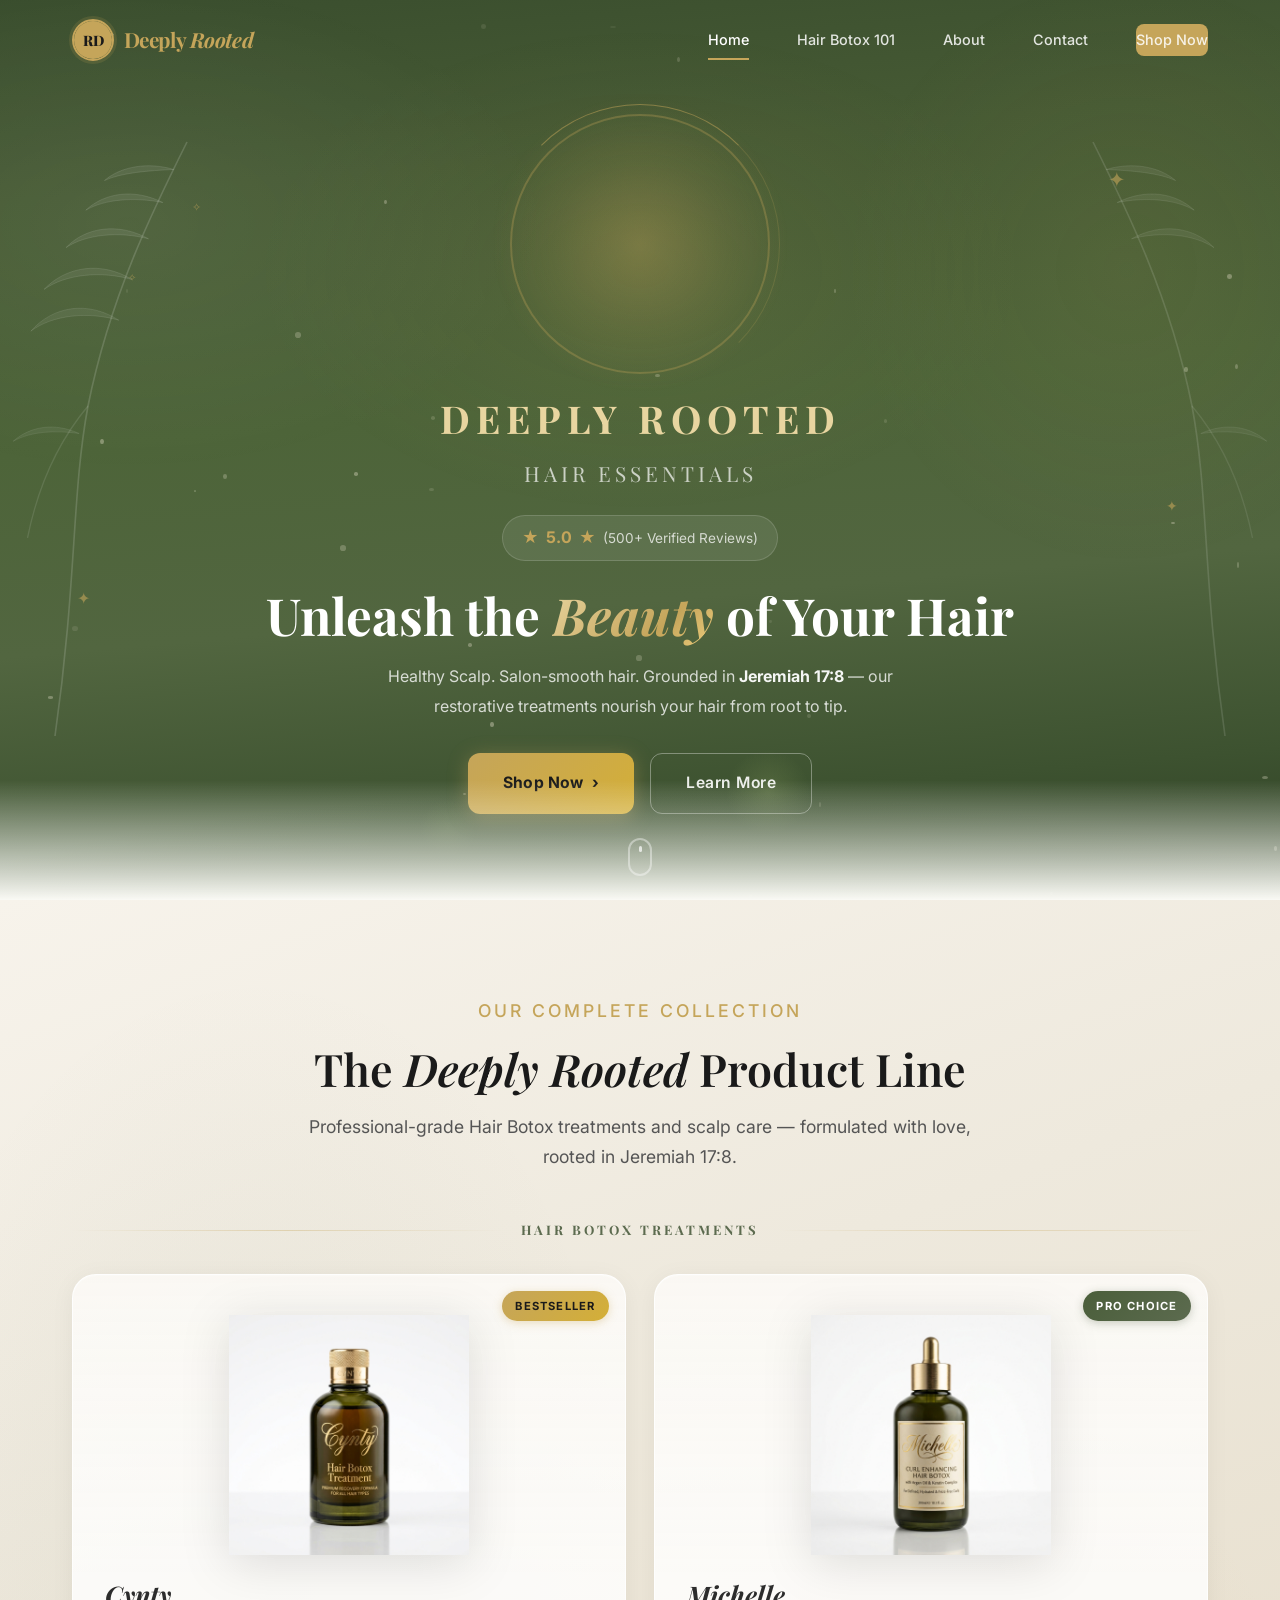
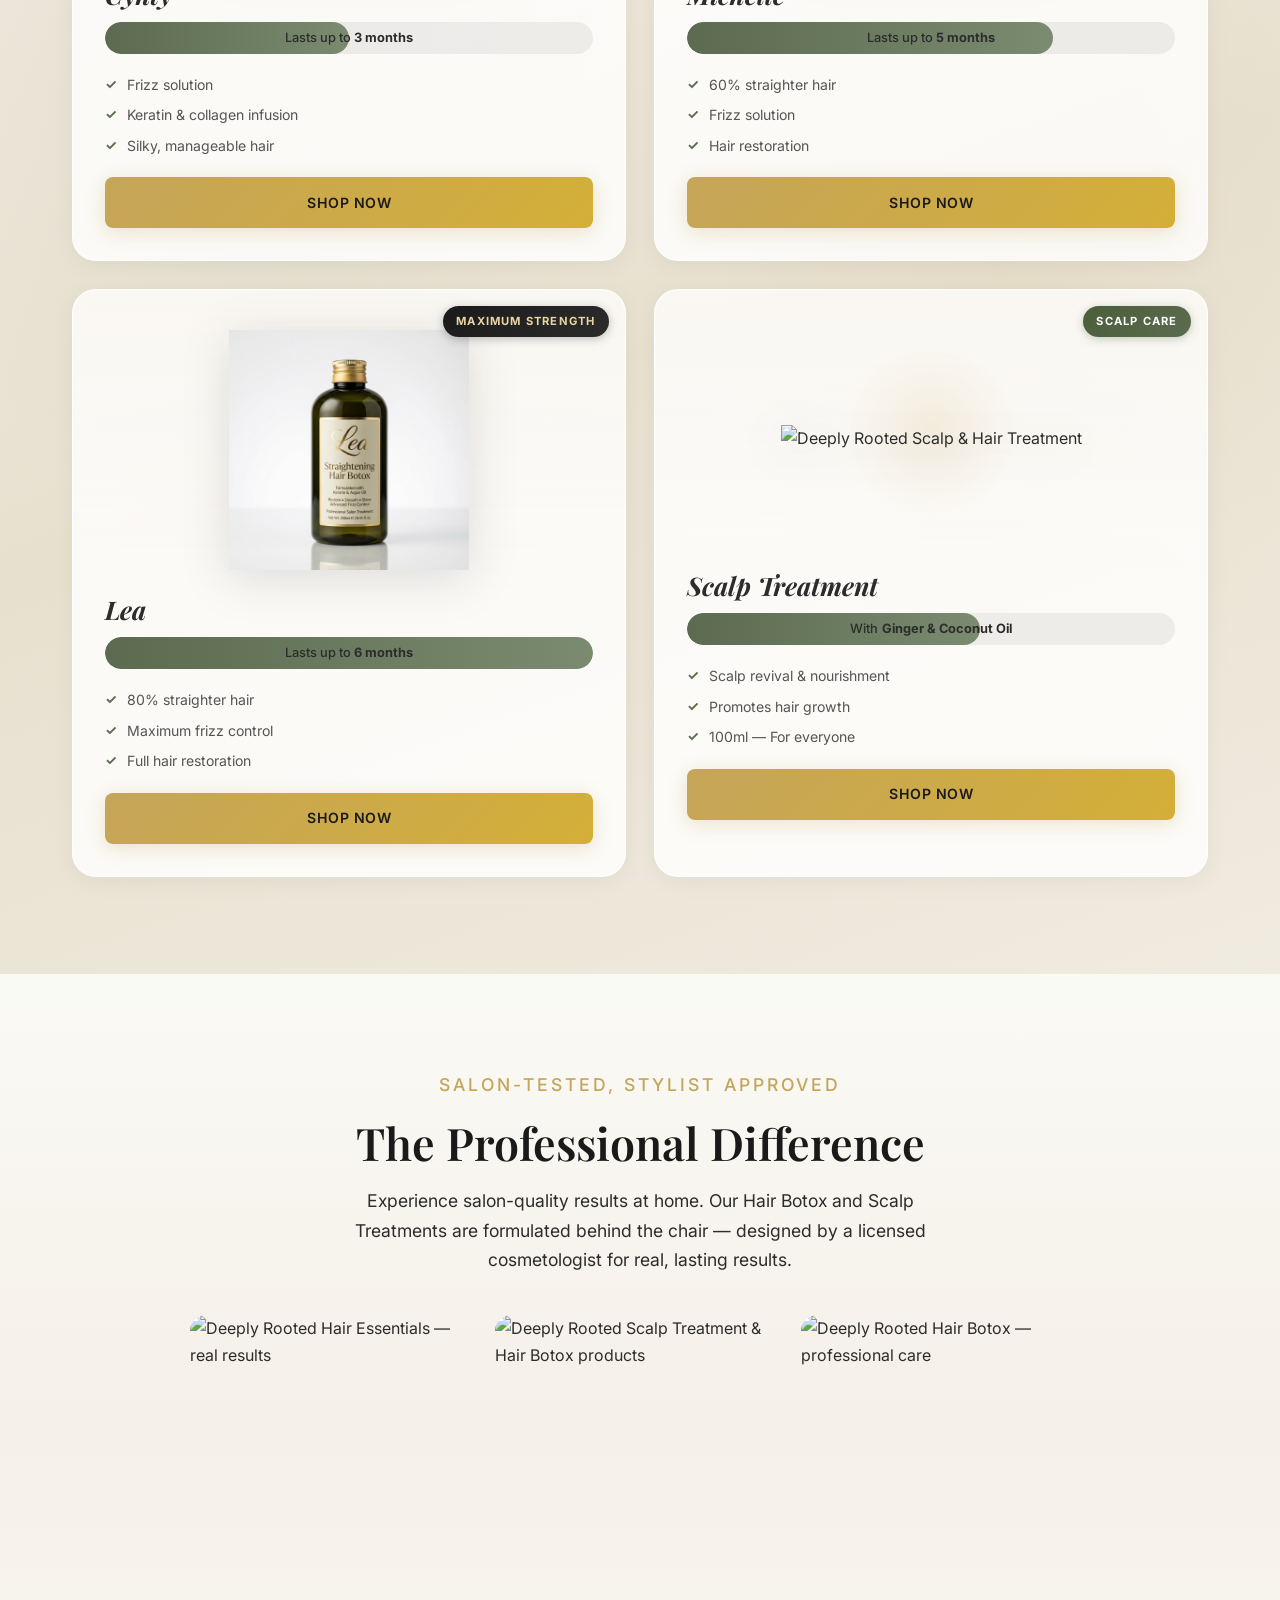
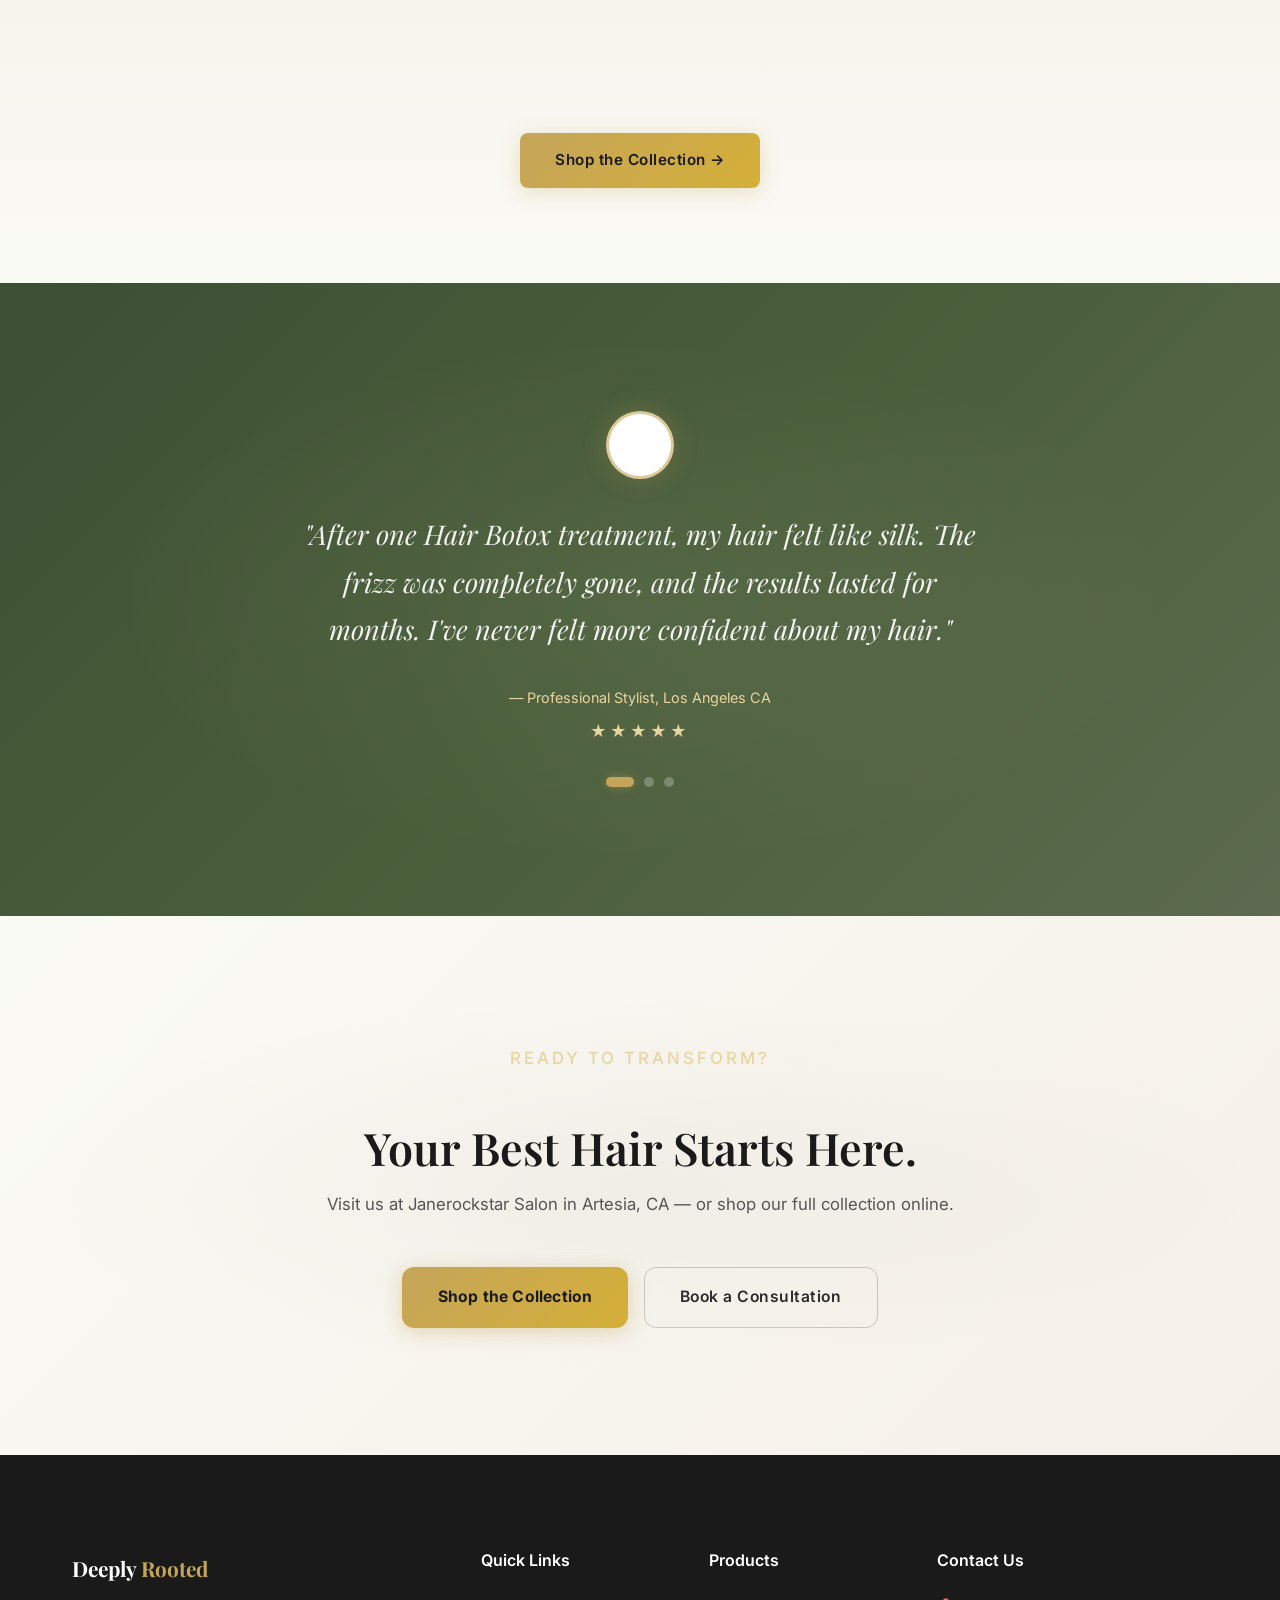
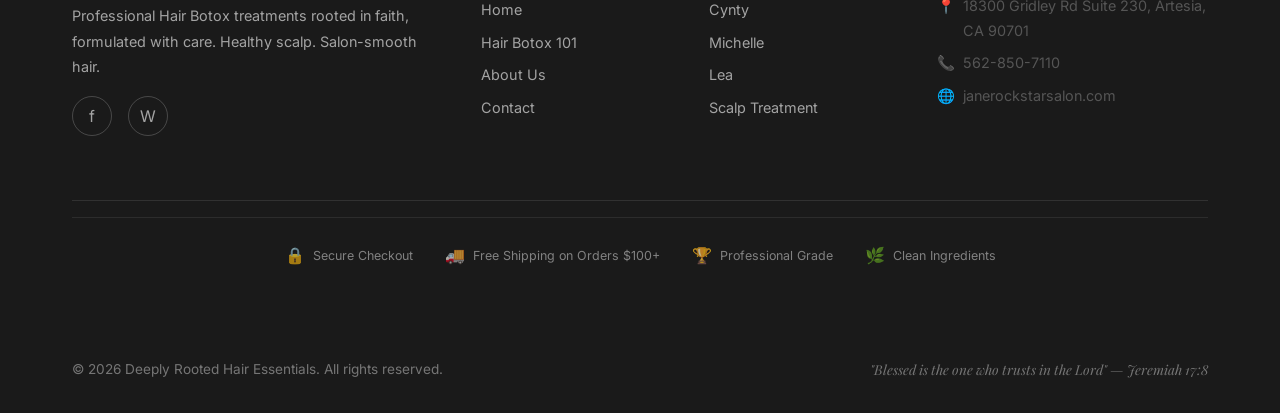
==== commit ec5dabd4: "Deploy: 2026-04-30 update" ====
--- a/index.html
+++ b/index.html
@@ -17,8 +17,8 @@
   <meta property="og:type" content="website">
   <meta property="og:image" content="assets/images/logo.png">
 
-  <link rel="stylesheet" href="styles/main.css?v=20260430">
-  <link rel="stylesheet" href="styles/pages/home.css?v=20260430">
+  <link rel="stylesheet" href="styles/main.css?v=20260430b">
+  <link rel="stylesheet" href="styles/pages/home.css?v=20260430b">
 
   <!-- Structured Data -->
   <script type="application/ld+json">
--- a/styles/main.css
+++ b/styles/main.css
@@ -151,8 +151,8 @@
   background: transparent;
 }
 .navbar.scrolled {
-  background: transparent; backdrop-filter: none;
-  box-shadow: none;
+  background: rgba(255, 255, 255, 0.65); backdrop-filter: blur(16px); -webkit-backdrop-filter: blur(16px);
+  box-shadow: 0 1px 12px rgba(0,0,0,0.04);
 }
 .navbar .container { display: flex; align-items: center; justify-content: space-between; width: 100%; }
 .nav-logo {
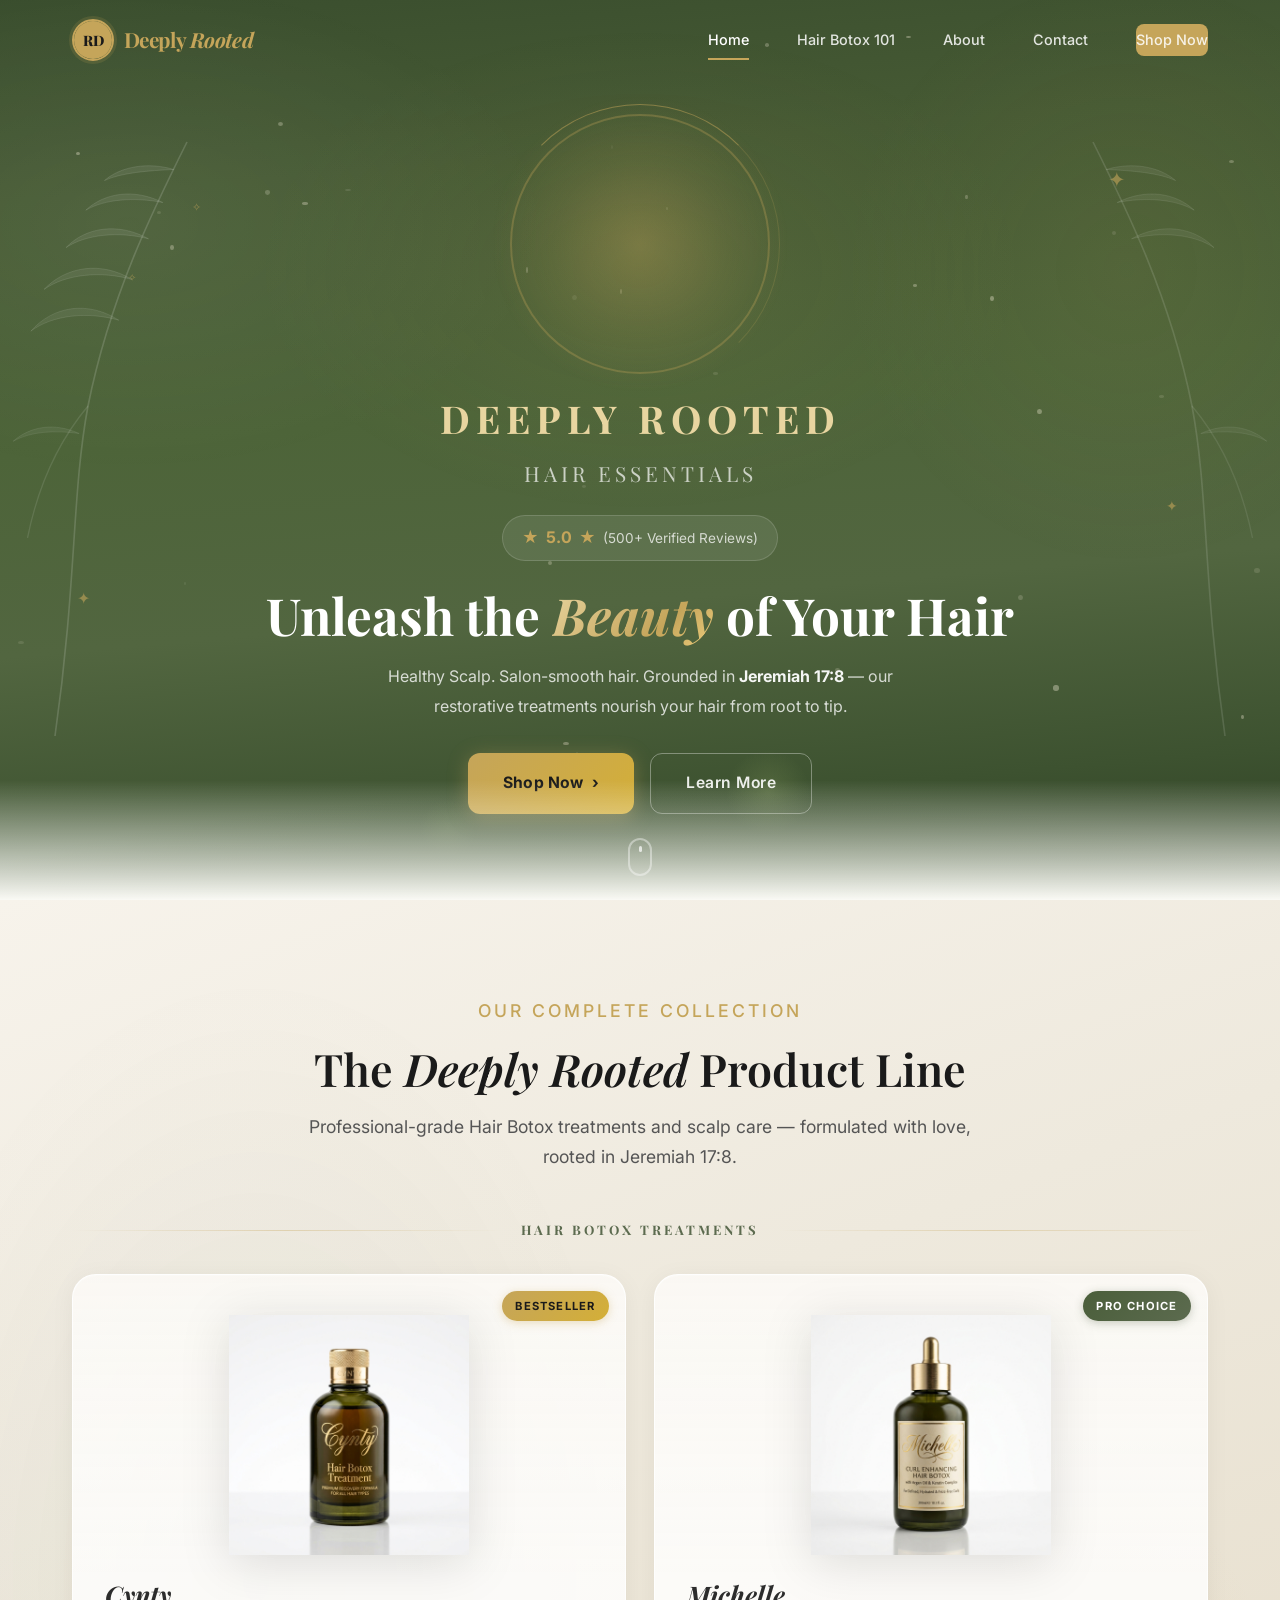
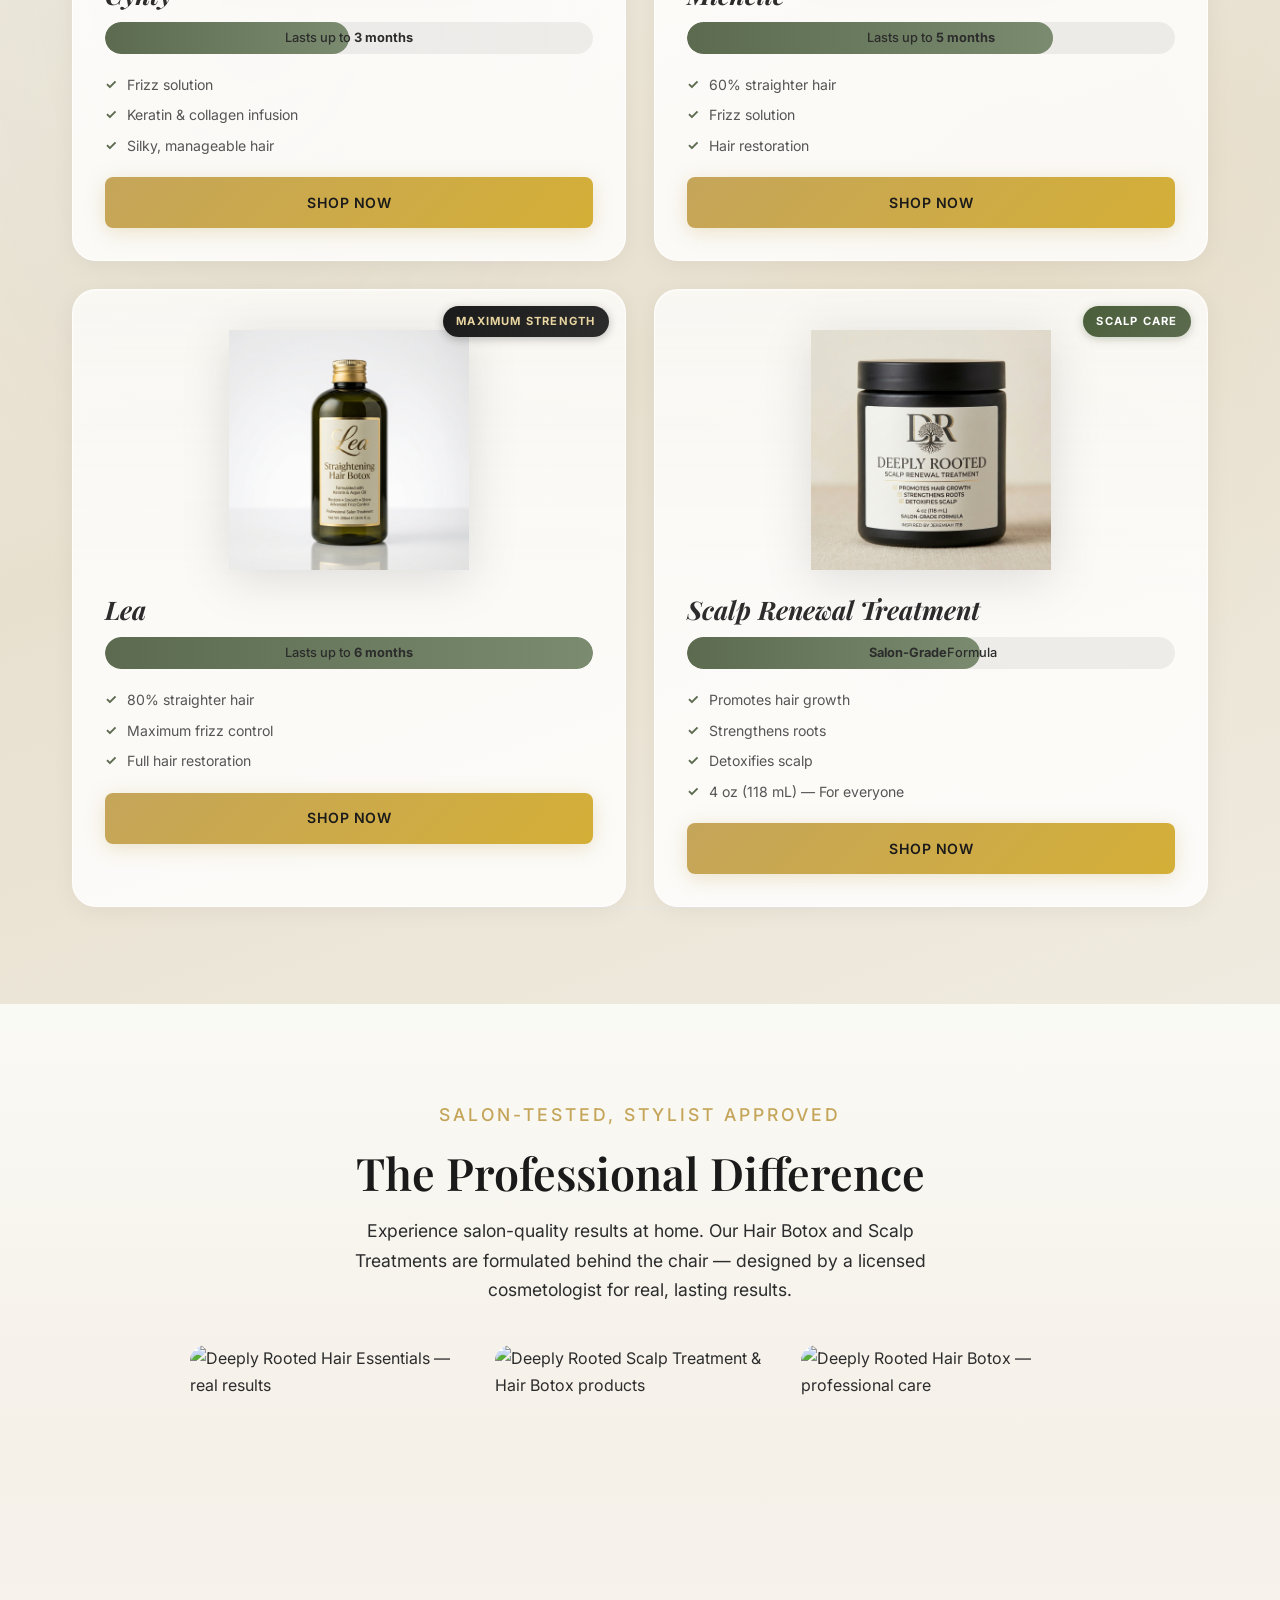
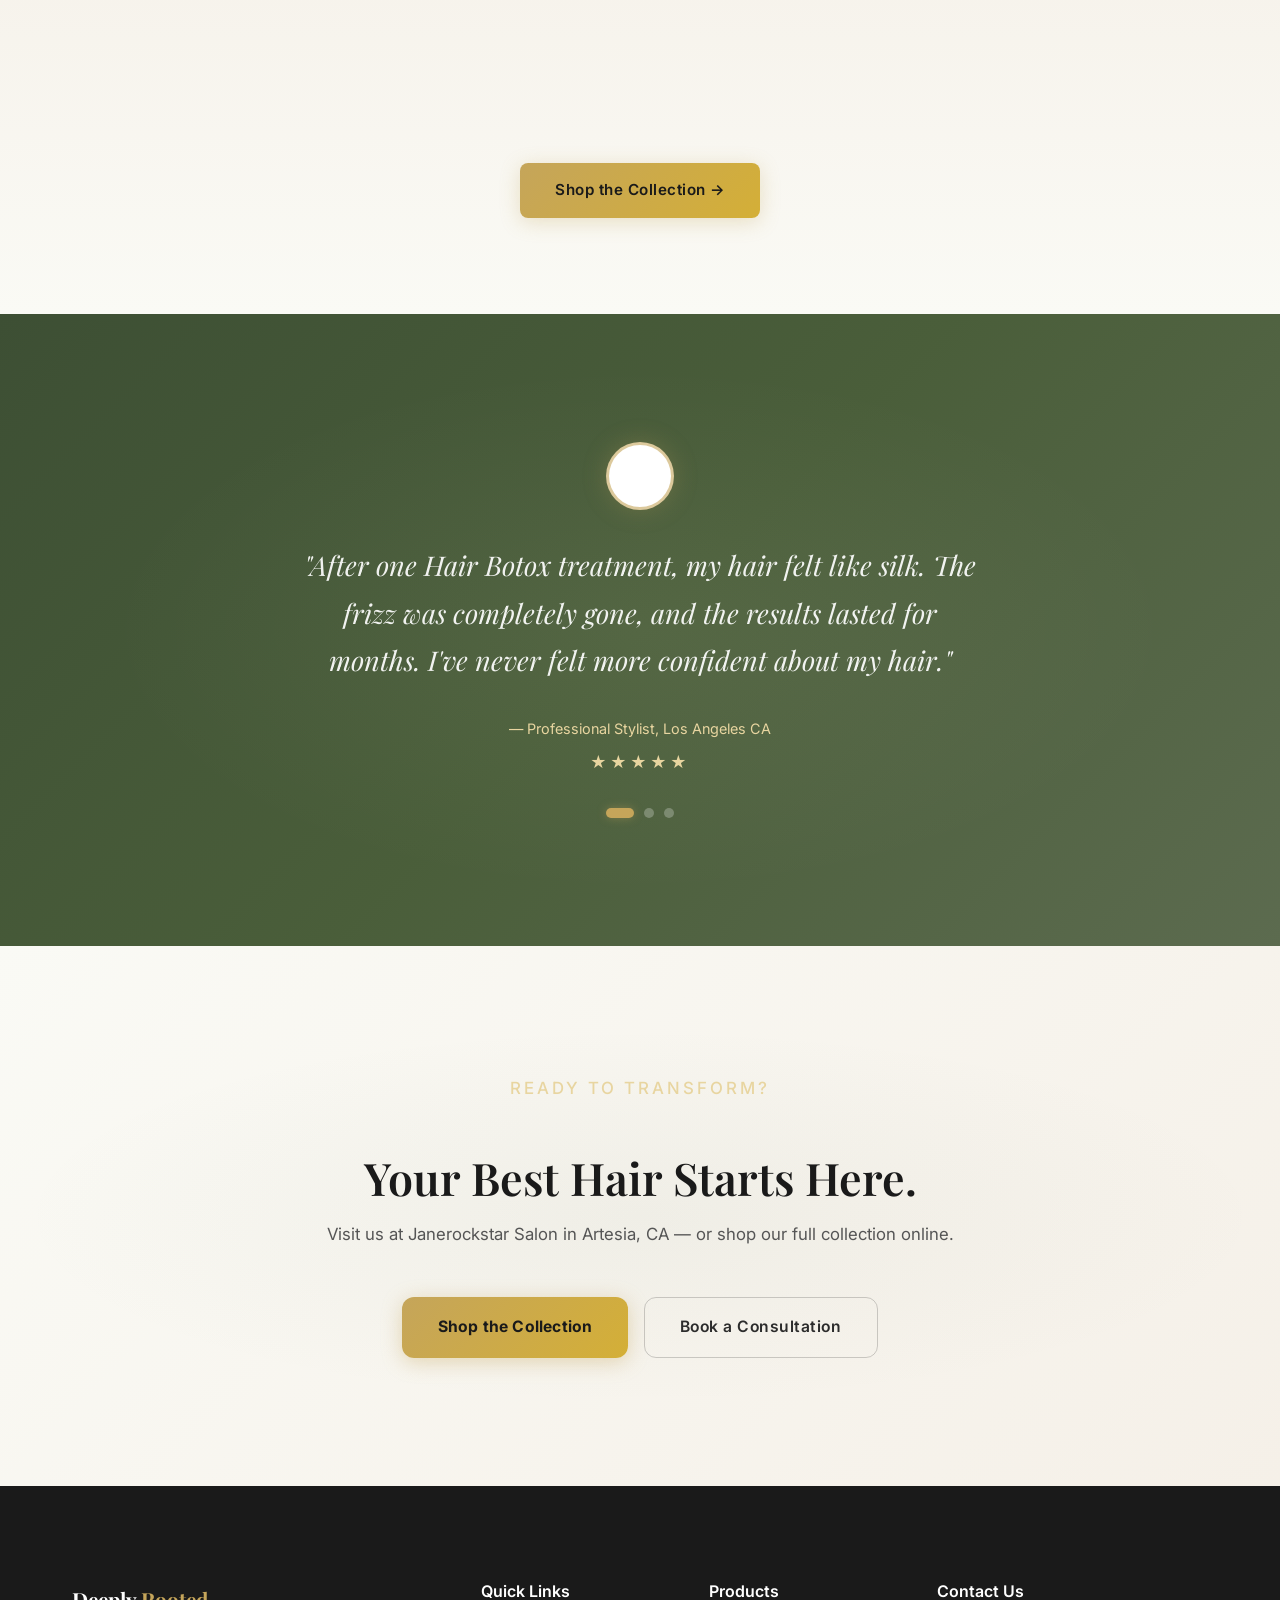
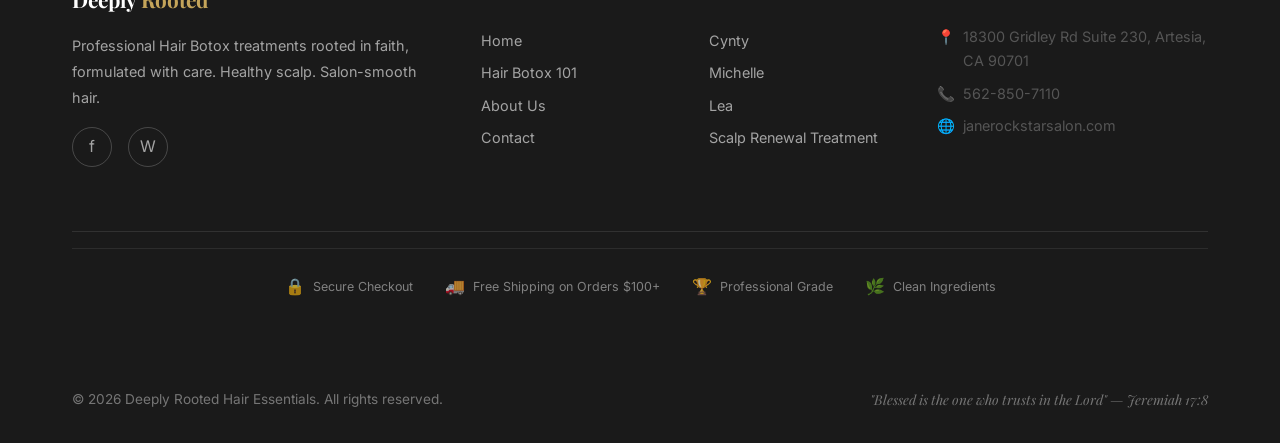
==== commit e841ea13: "Update Facebook links to correct Deeply Rooted page" ====
--- a/index.html
+++ b/index.html
@@ -17,8 +17,8 @@
   <meta property="og:type" content="website">
   <meta property="og:image" content="assets/images/logo.png">
 
-  <link rel="stylesheet" href="styles/main.css?v=20260430b">
-  <link rel="stylesheet" href="styles/pages/home.css?v=20260430b">
+  <link rel="stylesheet" href="styles/main.css?v=20260430d">
+  <link rel="stylesheet" href="styles/pages/home.css?v=20260430d">
 
   <!-- Structured Data -->
   <script type="application/ld+json">
@@ -260,23 +260,24 @@
           </div>
         </div>
 
-        <!-- Scalp Treatment -->
+        <!-- Scalp Renewal Treatment -->
         <div class="lineup-card" data-product="scalp">
           <div class="lineup-card-badge lineup-badge-sage">Scalp Care</div>
           <div class="lineup-card-image">
             <div class="lineup-card-glow"></div>
-            <img src="assets/images/product-scalp-treatment.png" alt="Deeply Rooted Scalp & Hair Treatment" loading="lazy">
+            <img src="assets/images/product-scalp-treatment.png" alt="Deeply Rooted Scalp Renewal Treatment — 4 oz Salon-Grade Formula" loading="lazy">
           </div>
           <div class="lineup-card-content">
-            <h3>Scalp Treatment</h3>
+            <h3>Scalp Renewal Treatment</h3>
             <div class="lineup-duration">
               <div class="lineup-duration-bar" style="--duration-width: 60%"></div>
-              <span class="lineup-duration-text">With <strong>Ginger & Coconut Oil</strong></span>
+              <span class="lineup-duration-text"><strong>Salon-Grade</strong> Formula</span>
             </div>
             <ul class="lineup-features">
-              <li>Scalp revival & nourishment</li>
               <li>Promotes hair growth</li>
-              <li>100ml — For everyone</li>
+              <li>Strengthens roots</li>
+              <li>Detoxifies scalp</li>
+              <li>4 oz (118 mL) — For everyone</li>
             </ul>
             <a href="https://hair-botox-deeply-rooted.myshopify.com" target="_blank" class="btn btn-primary btn-ripple lineup-btn">SHOP NOW</a>
           </div>
@@ -385,7 +386,7 @@
           <a href="index.html" class="nav-logo">Deeply <span>Rooted</span></a>
           <p>Professional Hair Botox treatments rooted in faith, formulated with care. Healthy scalp. Salon-smooth hair.</p>
           <div class="footer-social" style="margin-top:1rem;">
-            <a href="https://www.facebook.com/profile.php?id=deeplyrooted" target="_blank" aria-label="Facebook">f</a>
+            <a href="https://www.facebook.com/people/Deeply-Rooted-Hair-Essentials-Merchandise/61566217615189/" target="_blank" aria-label="Facebook">f</a>
             <a href="https://janerockstarsalon.com" target="_blank" aria-label="Website">W</a>
           </div>
         </div>
@@ -404,7 +405,7 @@
             <a href="https://hair-botox-deeply-rooted.myshopify.com/" target="_blank">Cynty</a>
             <a href="https://hair-botox-deeply-rooted.myshopify.com/" target="_blank">Michelle</a>
             <a href="https://hair-botox-deeply-rooted.myshopify.com/" target="_blank">Lea</a>
-            <a href="https://hair-botox-deeply-rooted.myshopify.com/" target="_blank">Scalp Treatment</a>
+            <a href="https://hair-botox-deeply-rooted.myshopify.com/" target="_blank">Scalp Renewal Treatment</a>
           </div>
         </div>
         <div>
@@ -439,7 +440,7 @@
     <span class="back-to-top-arrow">↑</span>
   </button>
 
-  <script src="scripts/main.js"></script>
+  <script src="scripts/main.js?v=20260430d"></script>
   <script>
     /* ── Particle Generator ── */
     (function() {
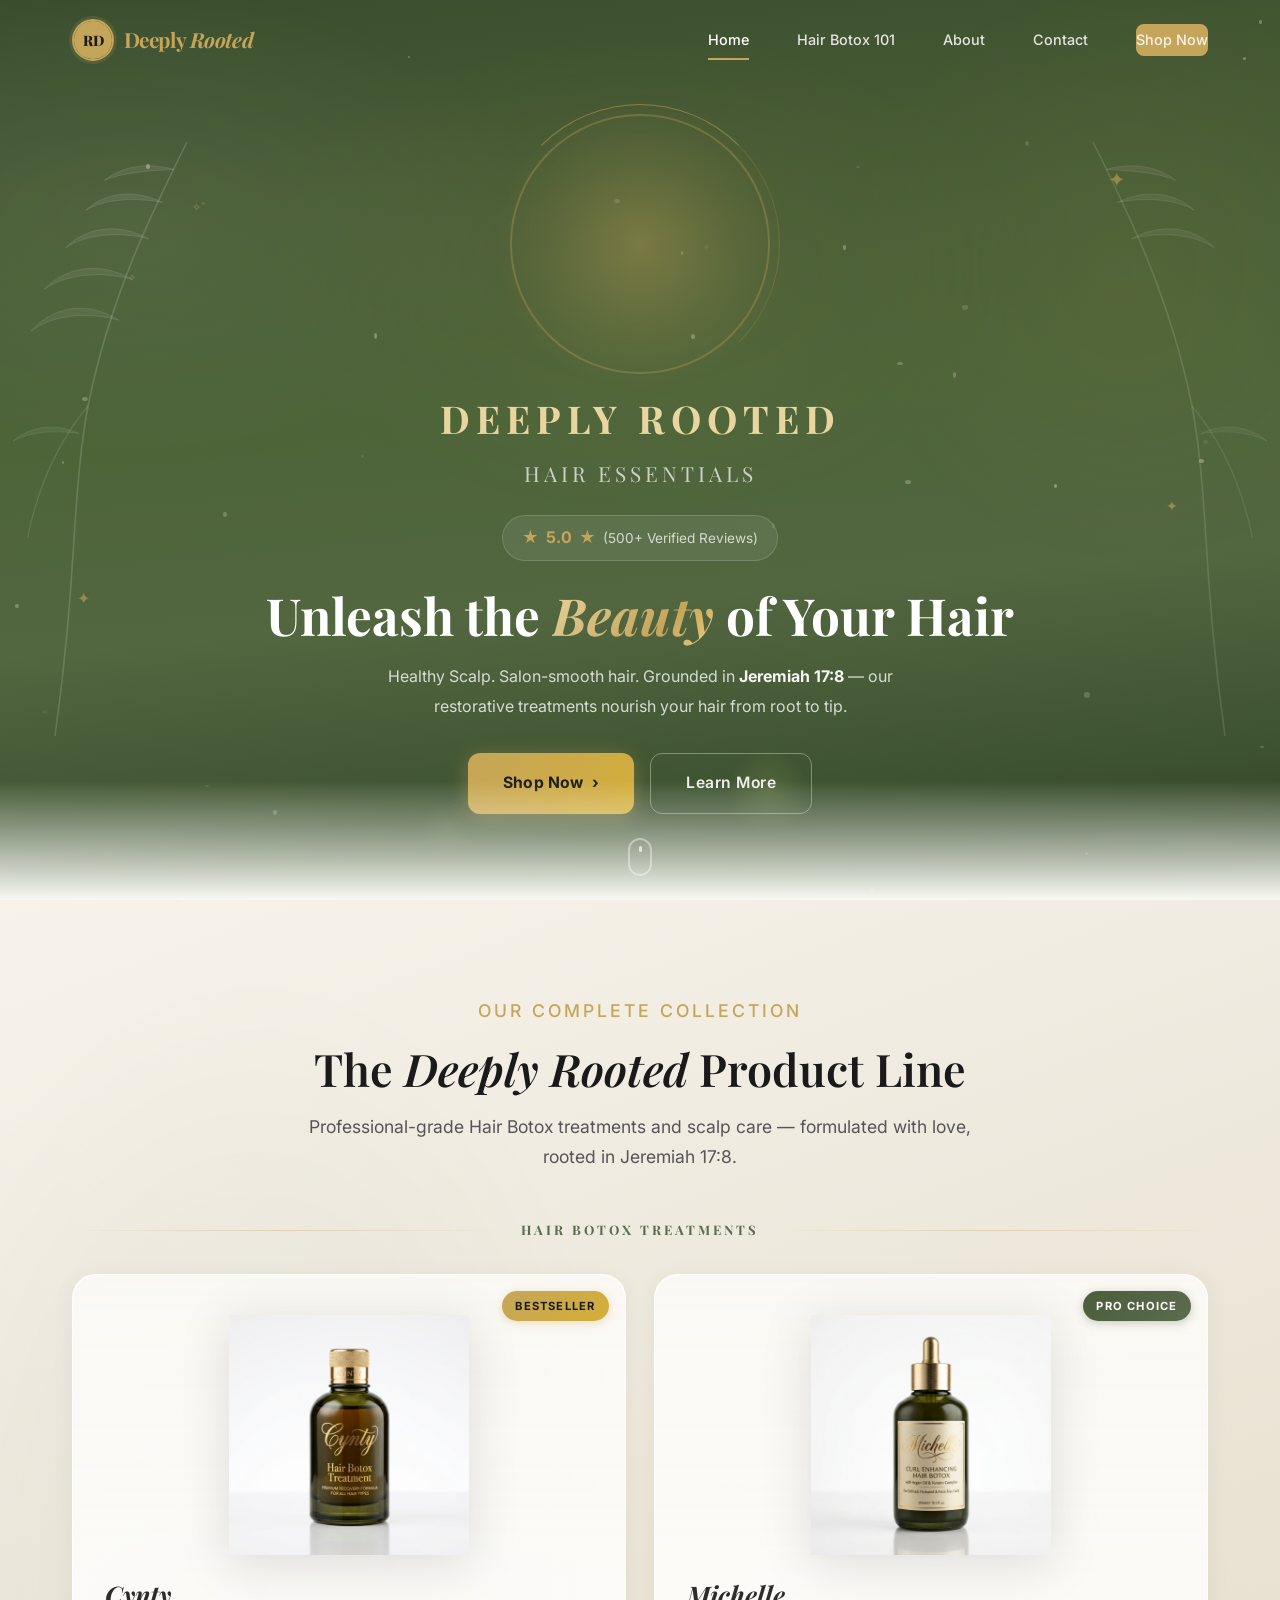
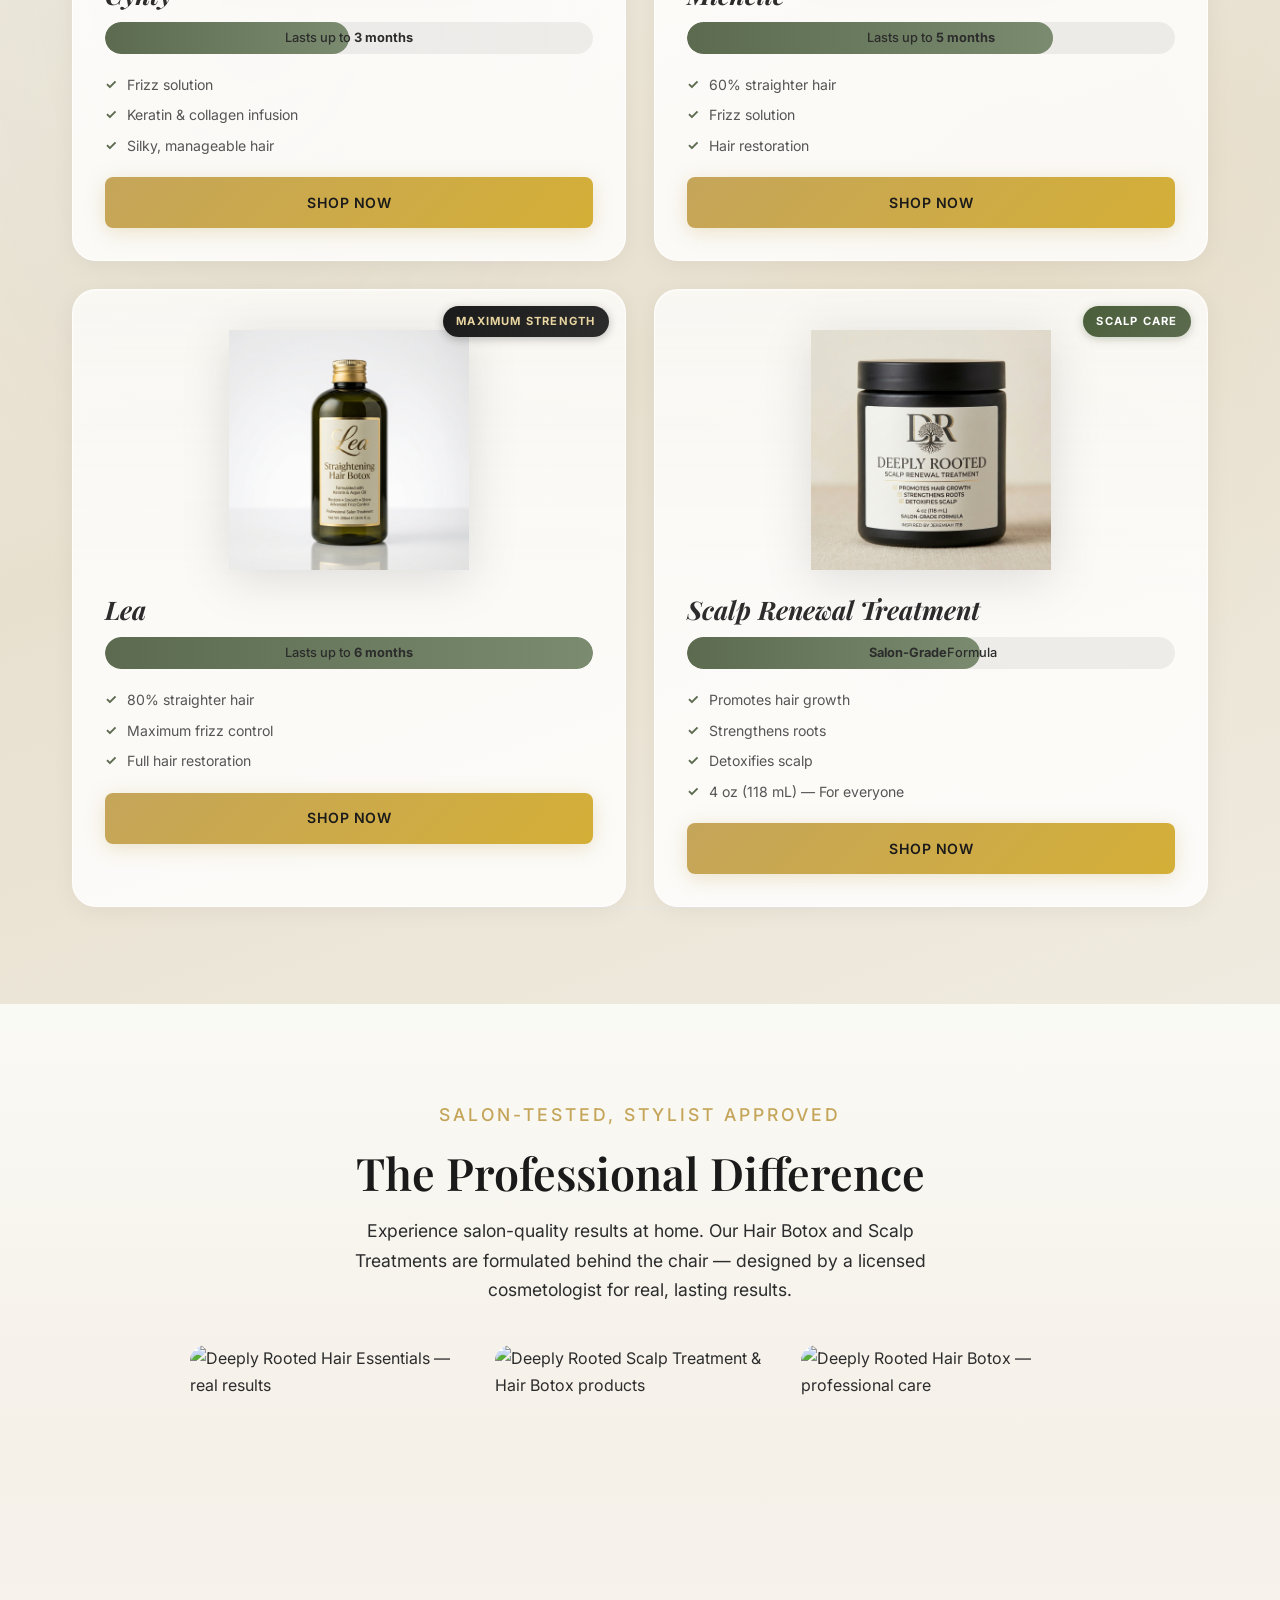
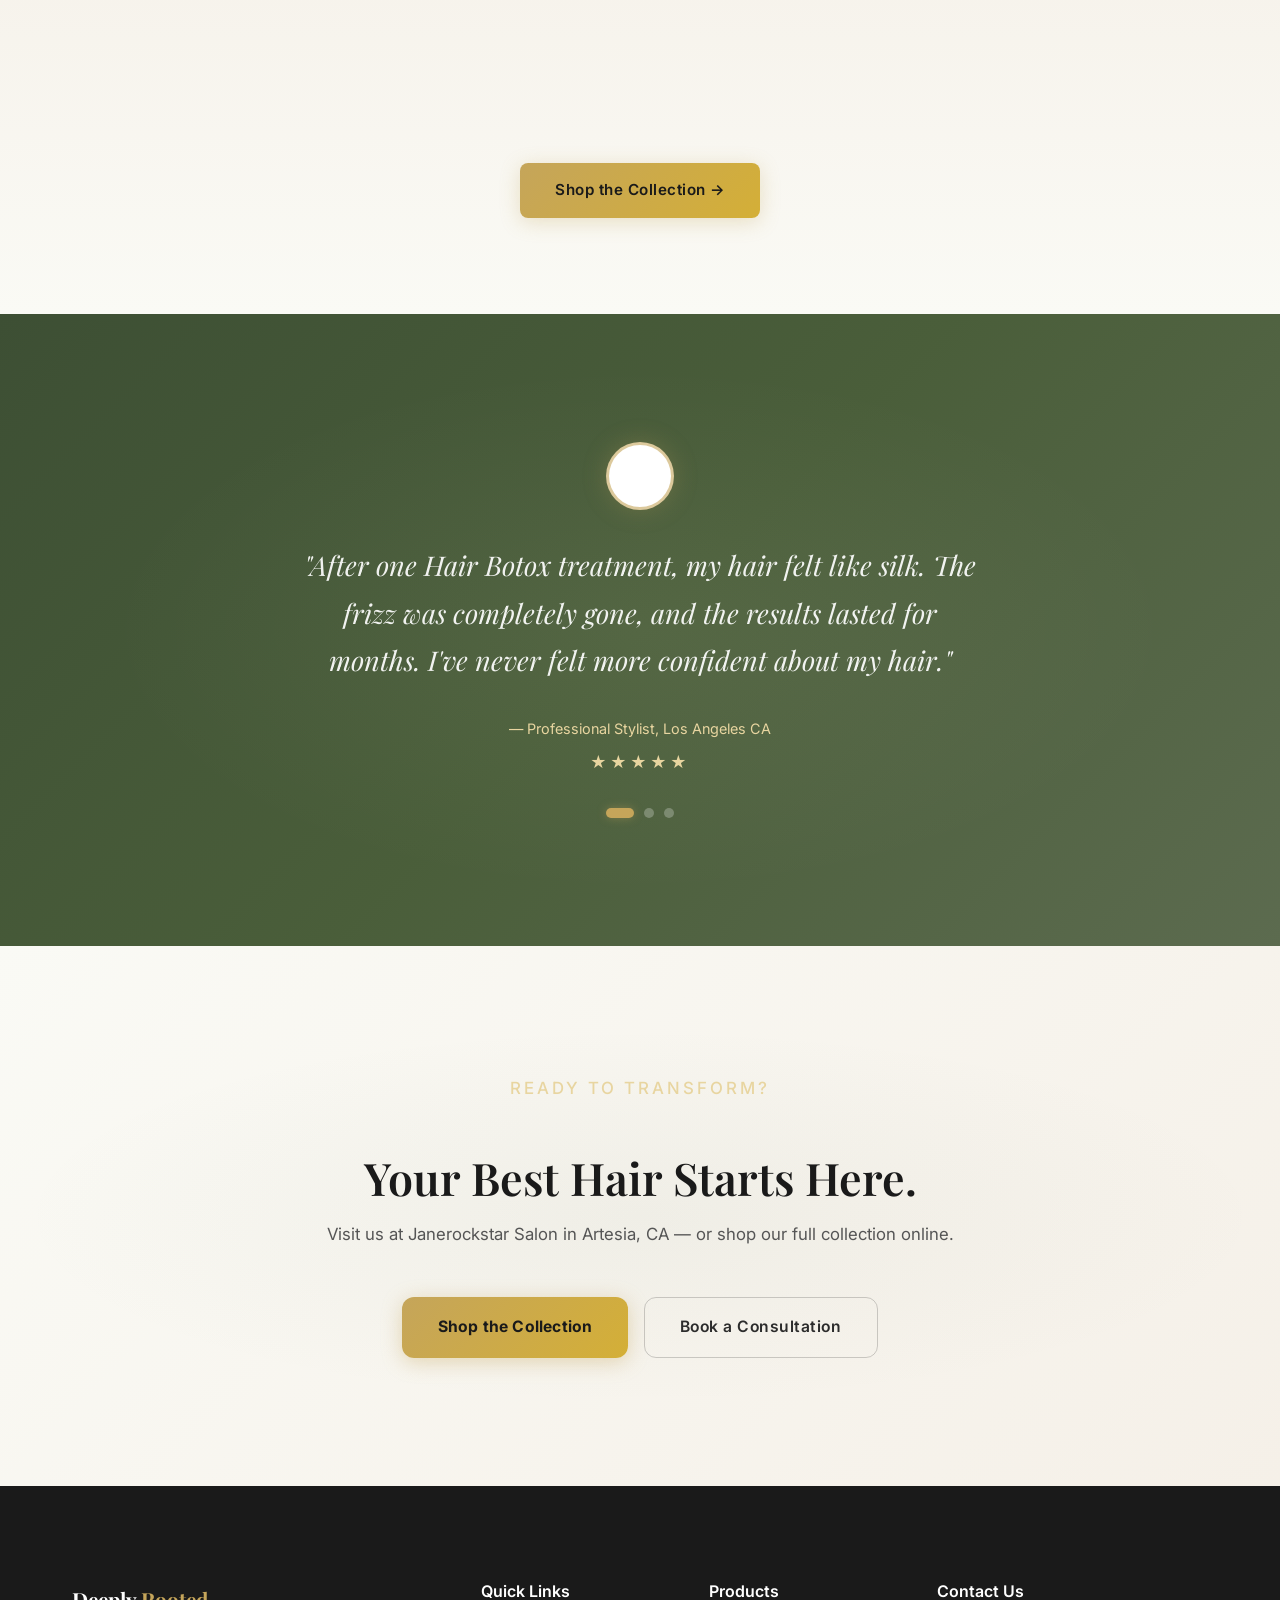
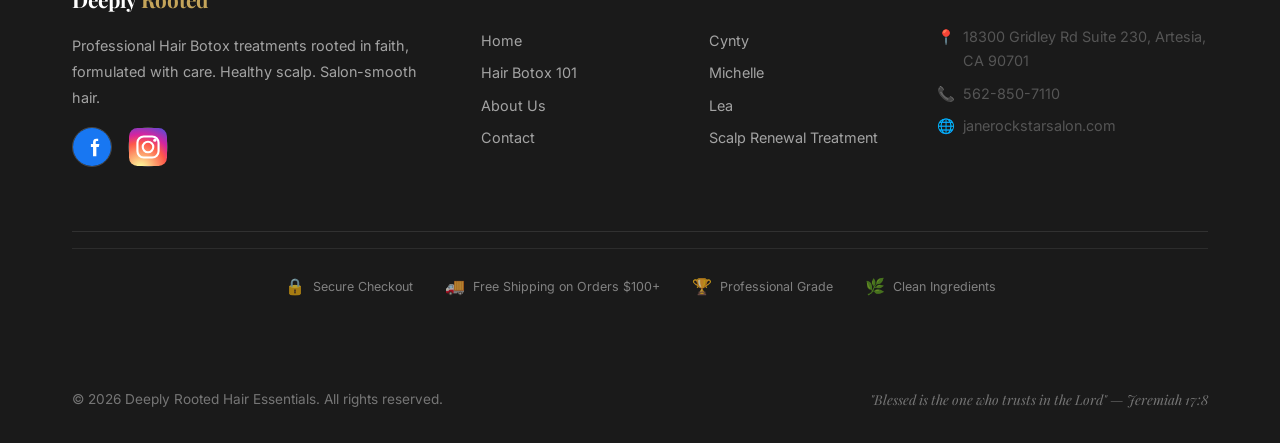
==== commit 663ca956: "Deploy: 2026-05-01 update" ====
--- a/index.html
+++ b/index.html
@@ -9,7 +9,6 @@
   <!-- Performance: Preconnect -->
   <link rel="preconnect" href="https://fonts.googleapis.com">
   <link rel="preconnect" href="https://fonts.gstatic.com" crossorigin>
-  <link rel="preconnect" href="https://hair-botox-deeply-rooted.myshopify.com">
 
   <!-- Open Graph -->
   <meta property="og:title" content="Deeply Rooted Hair Essentials — Professional Hair Botox Care">
@@ -77,7 +76,7 @@
         <a href="hair-botox-101.html">Hair Botox 101</a>
         <a href="about.html">About</a>
         <a href="contact.html">Contact</a>
-        <a href="https://hair-botox-deeply-rooted.myshopify.com" target="_blank" class="nav-cta">Shop Now</a>
+        <a href="#shop-coming-soon" target="_blank" class="nav-cta">Shop Now</a>
       </div>
       <div class="hamburger" id="hamburger" aria-label="Toggle navigation menu">
         <span></span><span></span><span></span>
@@ -92,7 +91,7 @@
     <a href="hair-botox-101.html">Hair Botox 101</a>
     <a href="about.html">About</a>
     <a href="contact.html">Contact</a>
-    <a href="https://hair-botox-deeply-rooted.myshopify.com" target="_blank" class="btn btn-primary" style="margin-top:1rem;">Shop Now</a>
+    <a href="#shop-coming-soon" target="_blank" class="btn btn-primary" style="margin-top:1rem;">Shop Now</a>
   </div>
 
   <!-- ═══════════════════════════════════════════
@@ -163,7 +162,7 @@
 
       <!-- CTA Buttons -->
       <div class="hero-actions">
-        <a href="https://hair-botox-deeply-rooted.myshopify.com" target="_blank" class="btn btn-gold-lg">Shop Now <span class="btn-arrow">›</span></a>
+        <a href="#shop-coming-soon" target="_blank" class="btn btn-gold-lg">Shop Now <span class="btn-arrow">›</span></a>
         <a href="hair-botox-101.html" class="btn btn-ghost-lg">Learn More</a>
       </div>
     </div>
@@ -212,7 +211,7 @@
               <li>Keratin & collagen infusion</li>
               <li>Silky, manageable hair</li>
             </ul>
-            <a href="https://hair-botox-deeply-rooted.myshopify.com" target="_blank" class="btn btn-primary btn-ripple lineup-btn">SHOP NOW</a>
+            <a href="#shop-coming-soon" target="_blank" class="btn btn-primary btn-ripple lineup-btn">SHOP NOW</a>
           </div>
         </div>
 
@@ -234,7 +233,7 @@
               <li>Frizz solution</li>
               <li>Hair restoration</li>
             </ul>
-            <a href="https://hair-botox-deeply-rooted.myshopify.com" target="_blank" class="btn btn-primary btn-ripple lineup-btn">SHOP NOW</a>
+            <a href="#shop-coming-soon" target="_blank" class="btn btn-primary btn-ripple lineup-btn">SHOP NOW</a>
           </div>
         </div>
 
@@ -256,7 +255,7 @@
               <li>Maximum frizz control</li>
               <li>Full hair restoration</li>
             </ul>
-            <a href="https://hair-botox-deeply-rooted.myshopify.com" target="_blank" class="btn btn-primary btn-ripple lineup-btn">SHOP NOW</a>
+            <a href="#shop-coming-soon" target="_blank" class="btn btn-primary btn-ripple lineup-btn">SHOP NOW</a>
           </div>
         </div>
 
@@ -279,7 +278,7 @@
               <li>Detoxifies scalp</li>
               <li>4 oz (118 mL) — For everyone</li>
             </ul>
-            <a href="https://hair-botox-deeply-rooted.myshopify.com" target="_blank" class="btn btn-primary btn-ripple lineup-btn">SHOP NOW</a>
+            <a href="#shop-coming-soon" target="_blank" class="btn btn-primary btn-ripple lineup-btn">SHOP NOW</a>
           </div>
         </div>
       </div>
@@ -308,7 +307,7 @@
         </div>
       </div>
       <div class="reveal reveal-delay-2" style="text-align: center; margin-top: 2rem;">
-        <a href="https://hair-botox-deeply-rooted.myshopify.com" target="_blank" class="btn btn-primary btn-ripple">Shop the Collection →</a>
+        <a href="#shop-coming-soon" target="_blank" class="btn btn-primary btn-ripple">Shop the Collection →</a>
       </div>
     </div>
   </section>
@@ -371,7 +370,7 @@
         <h2>Your Best Hair Starts Here.</h2>
         <p>Visit us at Janerockstar Salon in Artesia, CA — or shop our full collection online.</p>
         <div class="cta-banner-actions">
-          <a href="https://hair-botox-deeply-rooted.myshopify.com" target="_blank" class="btn btn-gold-lg btn-ripple">Shop the Collection</a>
+          <a href="#shop-coming-soon" target="_blank" class="btn btn-gold-lg btn-ripple">Shop the Collection</a>
           <a href="contact.html" class="btn btn-ghost-lg btn-ripple">Book a Consultation</a>
         </div>
       </div>
@@ -386,8 +385,8 @@
           <a href="index.html" class="nav-logo">Deeply <span>Rooted</span></a>
           <p>Professional Hair Botox treatments rooted in faith, formulated with care. Healthy scalp. Salon-smooth hair.</p>
           <div class="footer-social" style="margin-top:1rem;">
-            <a href="https://www.facebook.com/people/Deeply-Rooted-Hair-Essentials-Merchandise/61566217615189/" target="_blank" aria-label="Facebook">f</a>
-            <a href="https://janerockstarsalon.com" target="_blank" aria-label="Website">W</a>
+            <a href="https://www.facebook.com/people/Deeply-Rooted-Hair-Essentials-Merchandise/61566217615189/" target="_blank" aria-label="Facebook"><svg viewBox="0 0 36 36" fill="none"><circle cx="18" cy="18" r="18" fill="#1877F2"/><path d="M25 18.09h-2.86v8.71H19V18.09h-2.05v-3h2.05v-1.86c0-2.04 1.2-3.15 3.05-3.15.88 0 1.8.16 1.8.16v2h-1.02c-1 0-1.31.62-1.31 1.26v1.59H25l-.55 3z" fill="#fff"/></svg></a>
+            <a href="https://www.instagram.com/deeplyrootedtm/" target="_blank" aria-label="Instagram"><svg viewBox="0 0 36 36" fill="none"><defs><radialGradient id="igf2" cx="30%" cy="107%" r="150%"><stop offset="0%" stop-color="#fdf497"/><stop offset="5%" stop-color="#fdf497"/><stop offset="45%" stop-color="#fd5949"/><stop offset="60%" stop-color="#d6249f"/><stop offset="90%" stop-color="#285AEB"/></radialGradient></defs><rect width="36" height="36" rx="8" fill="url(#igf2)"/><rect x="8" y="8" width="20" height="20" rx="6" stroke="#fff" stroke-width="2" fill="none"/><circle cx="18" cy="18" r="5" stroke="#fff" stroke-width="2" fill="none"/><circle cx="24.5" cy="11.5" r="1.5" fill="#fff"/></svg></a>
           </div>
         </div>
         <div>
@@ -402,10 +401,10 @@
         <div>
           <h4>Products</h4>
           <div class="footer-links">
-            <a href="https://hair-botox-deeply-rooted.myshopify.com/" target="_blank">Cynty</a>
-            <a href="https://hair-botox-deeply-rooted.myshopify.com/" target="_blank">Michelle</a>
-            <a href="https://hair-botox-deeply-rooted.myshopify.com/" target="_blank">Lea</a>
-            <a href="https://hair-botox-deeply-rooted.myshopify.com/" target="_blank">Scalp Renewal Treatment</a>
+            <a href="#shop-coming-soon" target="_blank">Cynty</a>
+            <a href="#shop-coming-soon" target="_blank">Michelle</a>
+            <a href="#shop-coming-soon" target="_blank">Lea</a>
+            <a href="#shop-coming-soon" target="_blank">Scalp Renewal Treatment</a>
           </div>
         </div>
         <div>
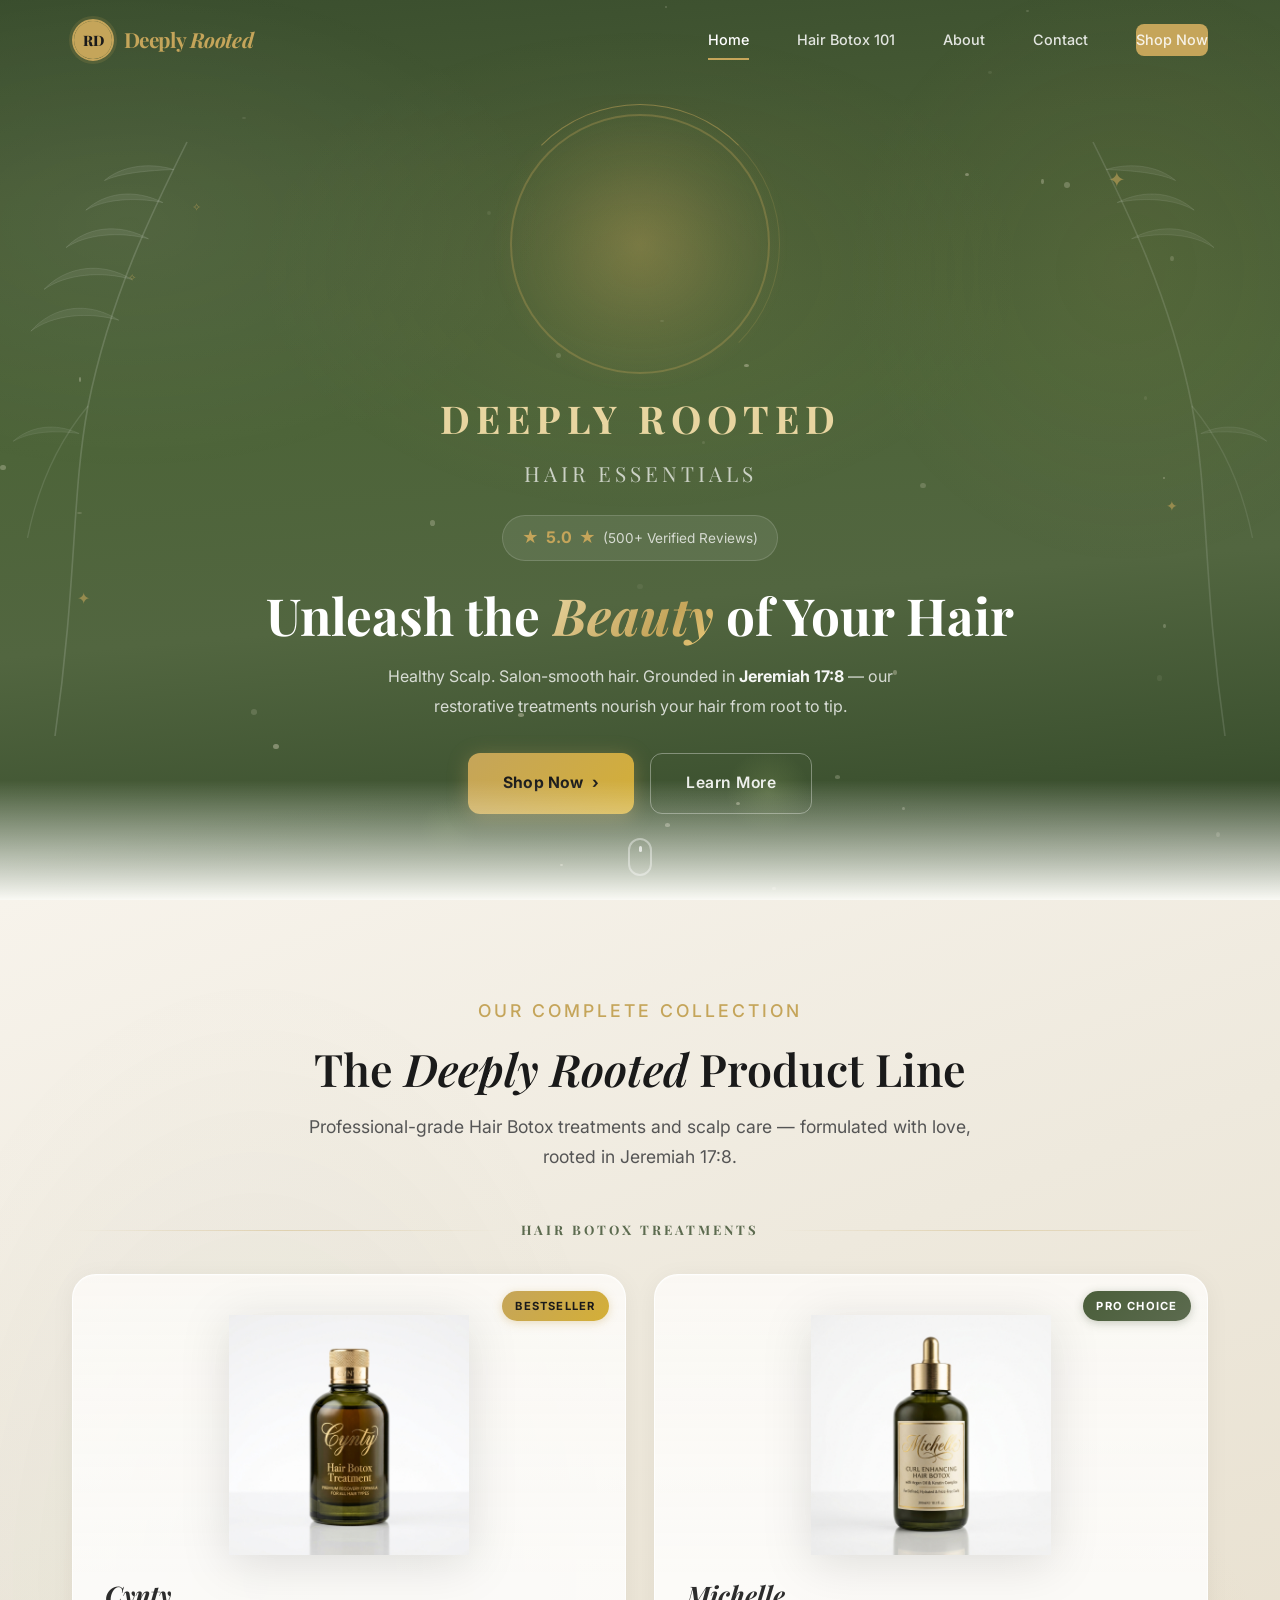
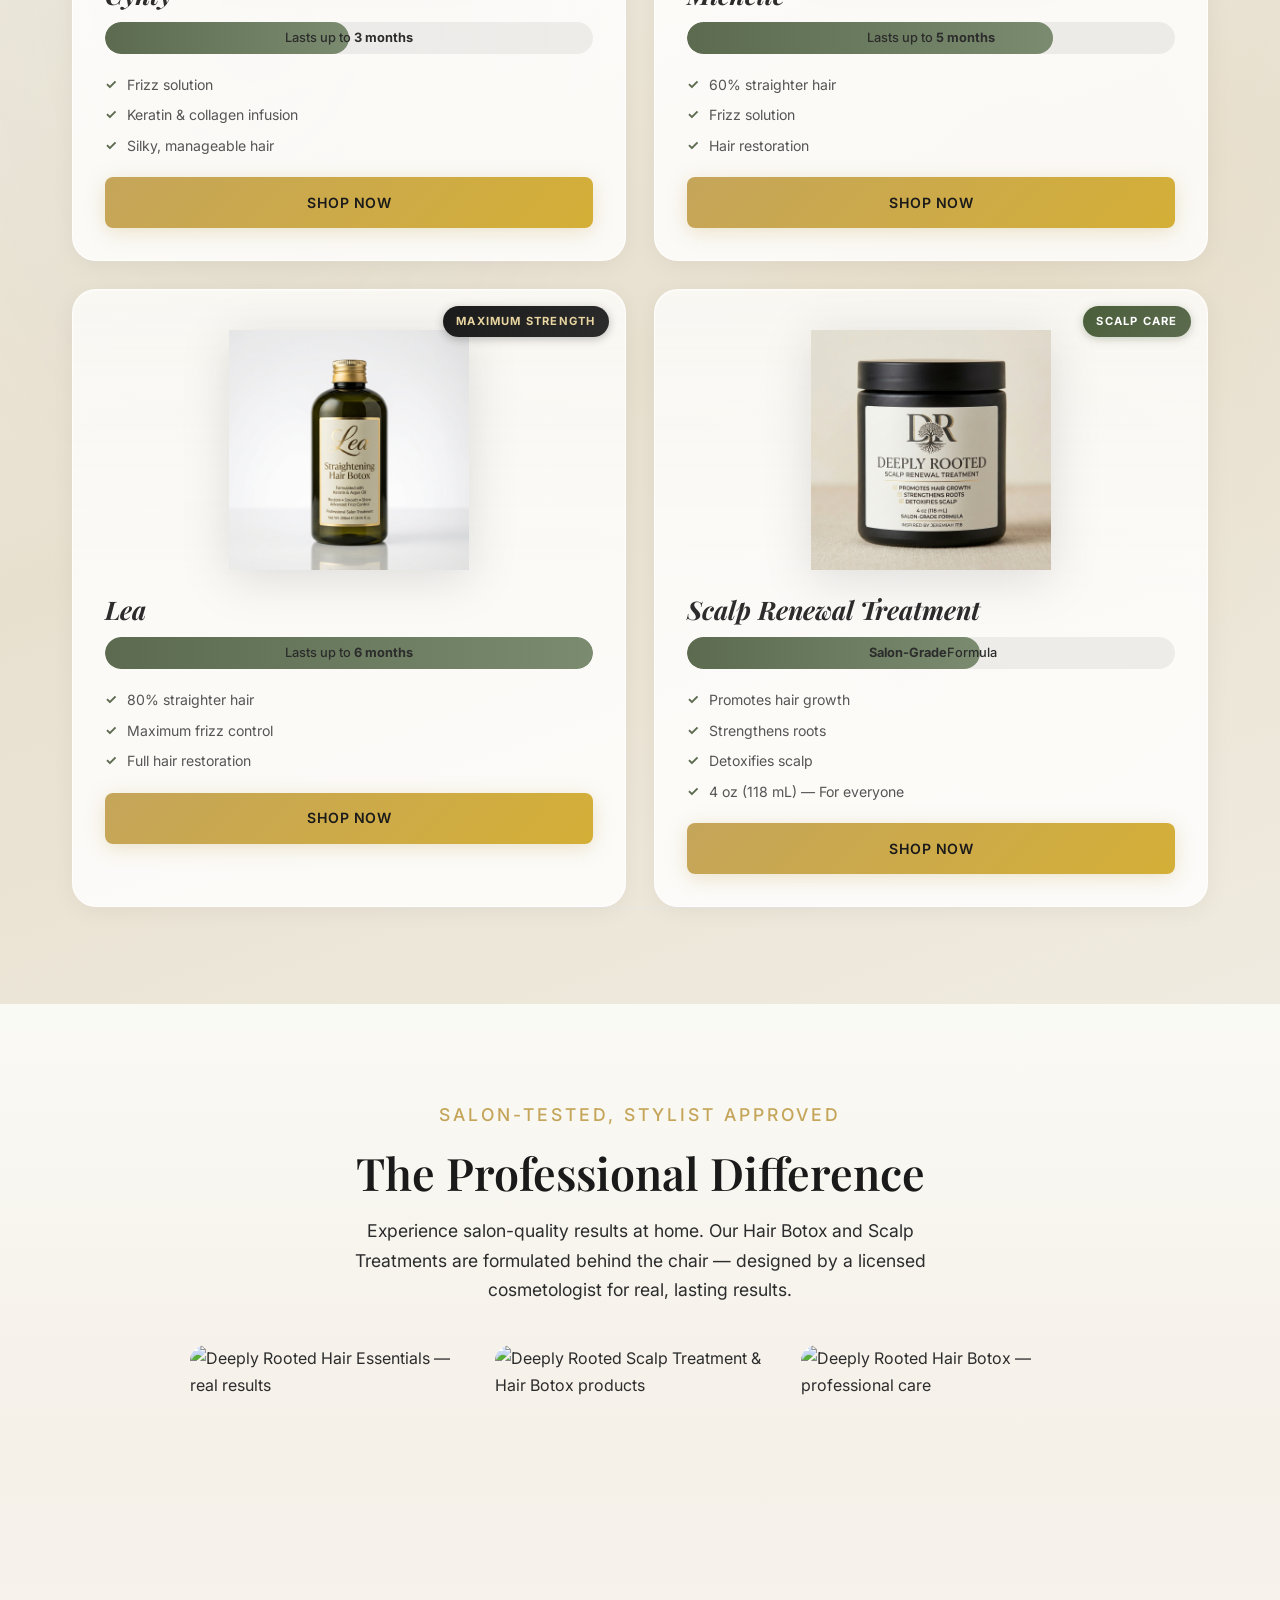
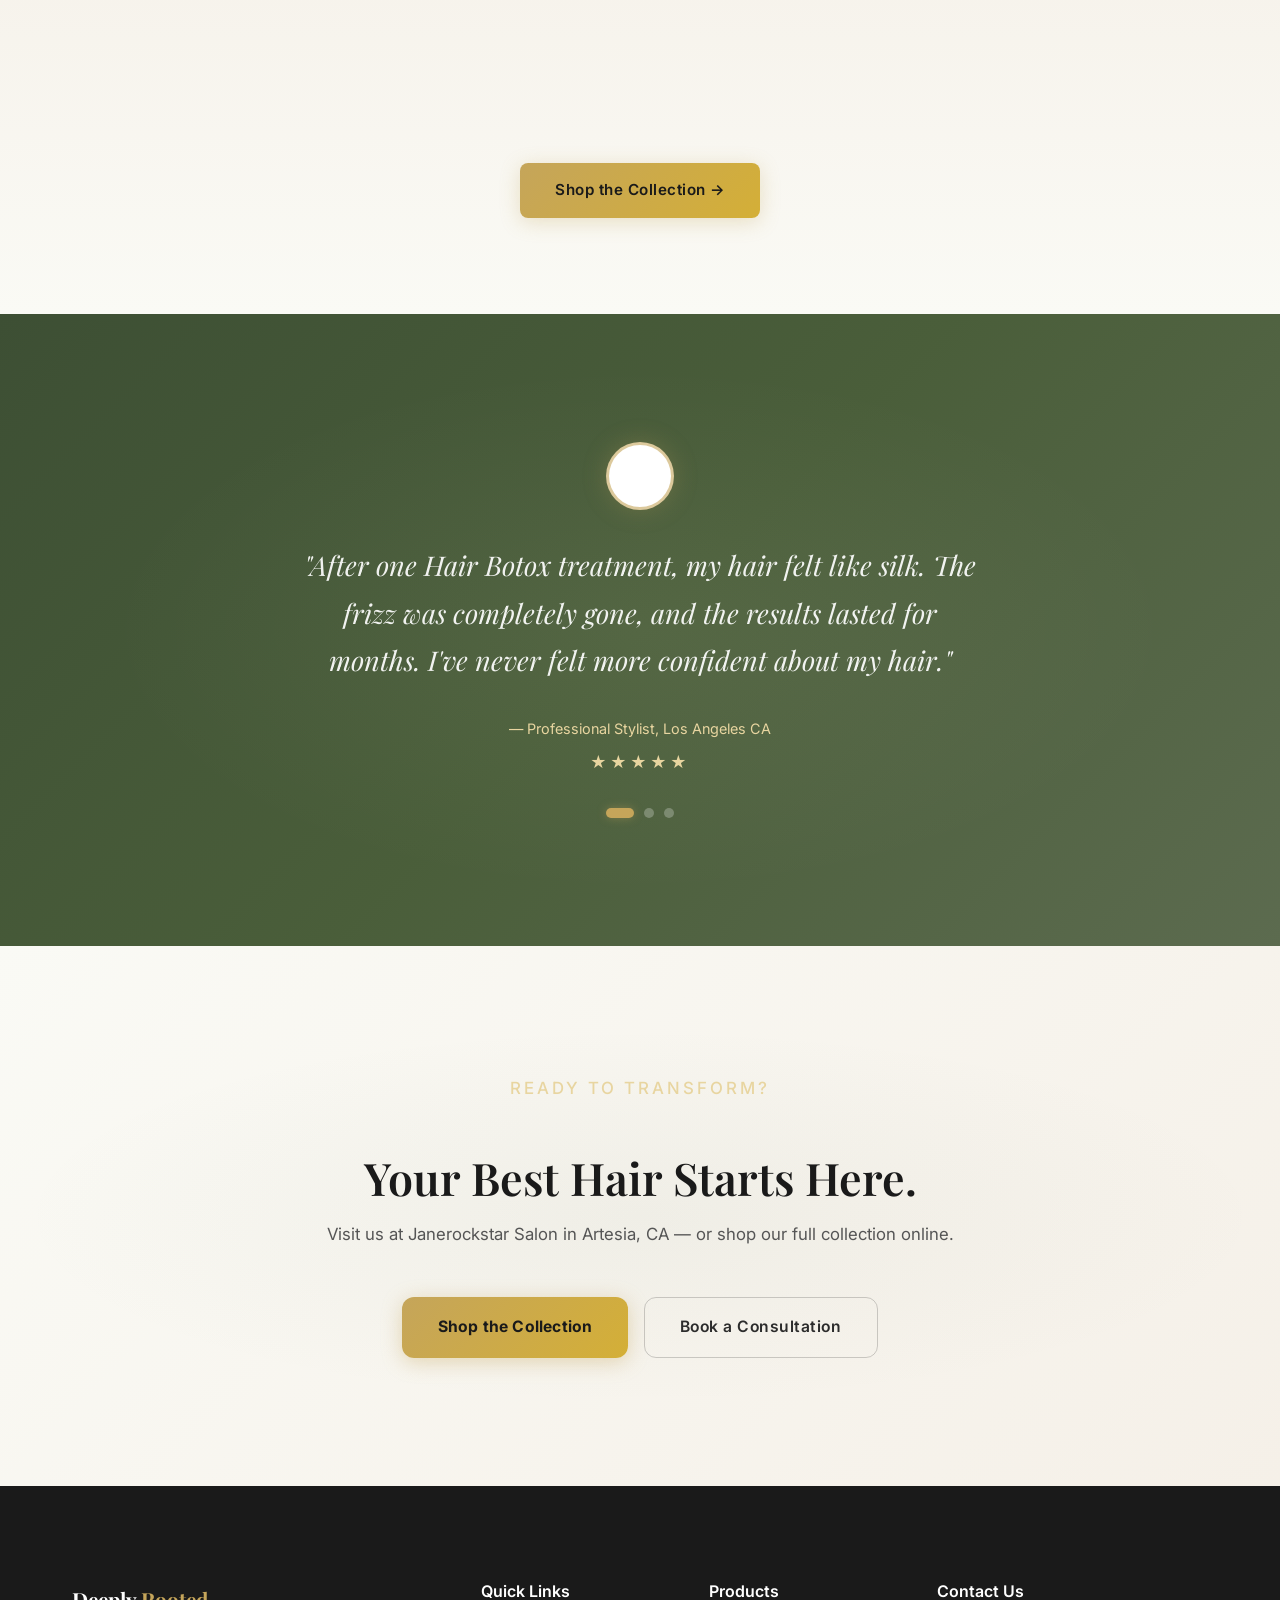
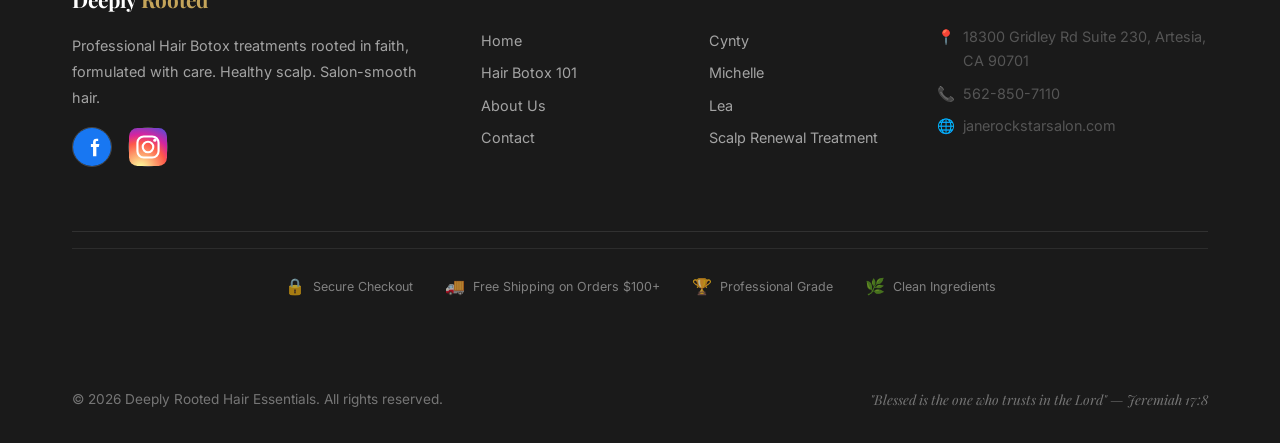
==== commit 3715a4ee: "Deploy: 2026-05-02 update" ====
--- a/index.html
+++ b/index.html
@@ -76,7 +76,7 @@
         <a href="hair-botox-101.html">Hair Botox 101</a>
         <a href="about.html">About</a>
         <a href="contact.html">Contact</a>
-        <a href="#shop-coming-soon" target="_blank" class="nav-cta">Shop Now</a>
+        <a href="https://hair-botox-deeply-rooted.myshopify.com" target="_blank" class="nav-cta">Shop Now</a>
       </div>
       <div class="hamburger" id="hamburger" aria-label="Toggle navigation menu">
         <span></span><span></span><span></span>
@@ -91,7 +91,7 @@
     <a href="hair-botox-101.html">Hair Botox 101</a>
     <a href="about.html">About</a>
     <a href="contact.html">Contact</a>
-    <a href="#shop-coming-soon" target="_blank" class="btn btn-primary" style="margin-top:1rem;">Shop Now</a>
+    <a href="https://hair-botox-deeply-rooted.myshopify.com" target="_blank" class="btn btn-primary" style="margin-top:1rem;">Shop Now</a>
   </div>
 
   <!-- ═══════════════════════════════════════════
@@ -162,7 +162,7 @@
 
       <!-- CTA Buttons -->
       <div class="hero-actions">
-        <a href="#shop-coming-soon" target="_blank" class="btn btn-gold-lg">Shop Now <span class="btn-arrow">›</span></a>
+        <a href="https://hair-botox-deeply-rooted.myshopify.com" target="_blank" class="btn btn-gold-lg">Shop Now <span class="btn-arrow">›</span></a>
         <a href="hair-botox-101.html" class="btn btn-ghost-lg">Learn More</a>
       </div>
     </div>
@@ -211,7 +211,7 @@
               <li>Keratin & collagen infusion</li>
               <li>Silky, manageable hair</li>
             </ul>
-            <a href="#shop-coming-soon" target="_blank" class="btn btn-primary btn-ripple lineup-btn">SHOP NOW</a>
+            <a href="https://hair-botox-deeply-rooted.myshopify.com" target="_blank" class="btn btn-primary btn-ripple lineup-btn">SHOP NOW</a>
           </div>
         </div>
 
@@ -233,7 +233,7 @@
               <li>Frizz solution</li>
               <li>Hair restoration</li>
             </ul>
-            <a href="#shop-coming-soon" target="_blank" class="btn btn-primary btn-ripple lineup-btn">SHOP NOW</a>
+            <a href="https://hair-botox-deeply-rooted.myshopify.com" target="_blank" class="btn btn-primary btn-ripple lineup-btn">SHOP NOW</a>
           </div>
         </div>
 
@@ -255,7 +255,7 @@
               <li>Maximum frizz control</li>
               <li>Full hair restoration</li>
             </ul>
-            <a href="#shop-coming-soon" target="_blank" class="btn btn-primary btn-ripple lineup-btn">SHOP NOW</a>
+            <a href="https://hair-botox-deeply-rooted.myshopify.com" target="_blank" class="btn btn-primary btn-ripple lineup-btn">SHOP NOW</a>
           </div>
         </div>
 
@@ -278,7 +278,7 @@
               <li>Detoxifies scalp</li>
               <li>4 oz (118 mL) — For everyone</li>
             </ul>
-            <a href="#shop-coming-soon" target="_blank" class="btn btn-primary btn-ripple lineup-btn">SHOP NOW</a>
+            <a href="https://hair-botox-deeply-rooted.myshopify.com" target="_blank" class="btn btn-primary btn-ripple lineup-btn">SHOP NOW</a>
           </div>
         </div>
       </div>
@@ -307,7 +307,7 @@
         </div>
       </div>
       <div class="reveal reveal-delay-2" style="text-align: center; margin-top: 2rem;">
-        <a href="#shop-coming-soon" target="_blank" class="btn btn-primary btn-ripple">Shop the Collection →</a>
+        <a href="https://hair-botox-deeply-rooted.myshopify.com" target="_blank" class="btn btn-primary btn-ripple">Shop the Collection →</a>
       </div>
     </div>
   </section>
@@ -370,7 +370,7 @@
         <h2>Your Best Hair Starts Here.</h2>
         <p>Visit us at Janerockstar Salon in Artesia, CA — or shop our full collection online.</p>
         <div class="cta-banner-actions">
-          <a href="#shop-coming-soon" target="_blank" class="btn btn-gold-lg btn-ripple">Shop the Collection</a>
+          <a href="https://hair-botox-deeply-rooted.myshopify.com" target="_blank" class="btn btn-gold-lg btn-ripple">Shop the Collection</a>
           <a href="contact.html" class="btn btn-ghost-lg btn-ripple">Book a Consultation</a>
         </div>
       </div>
@@ -401,10 +401,10 @@
         <div>
           <h4>Products</h4>
           <div class="footer-links">
-            <a href="#shop-coming-soon" target="_blank">Cynty</a>
-            <a href="#shop-coming-soon" target="_blank">Michelle</a>
-            <a href="#shop-coming-soon" target="_blank">Lea</a>
-            <a href="#shop-coming-soon" target="_blank">Scalp Renewal Treatment</a>
+            <a href="https://hair-botox-deeply-rooted.myshopify.com" target="_blank">Cynty</a>
+            <a href="https://hair-botox-deeply-rooted.myshopify.com" target="_blank">Michelle</a>
+            <a href="https://hair-botox-deeply-rooted.myshopify.com" target="_blank">Lea</a>
+            <a href="https://hair-botox-deeply-rooted.myshopify.com" target="_blank">Scalp Renewal Treatment</a>
           </div>
         </div>
         <div>
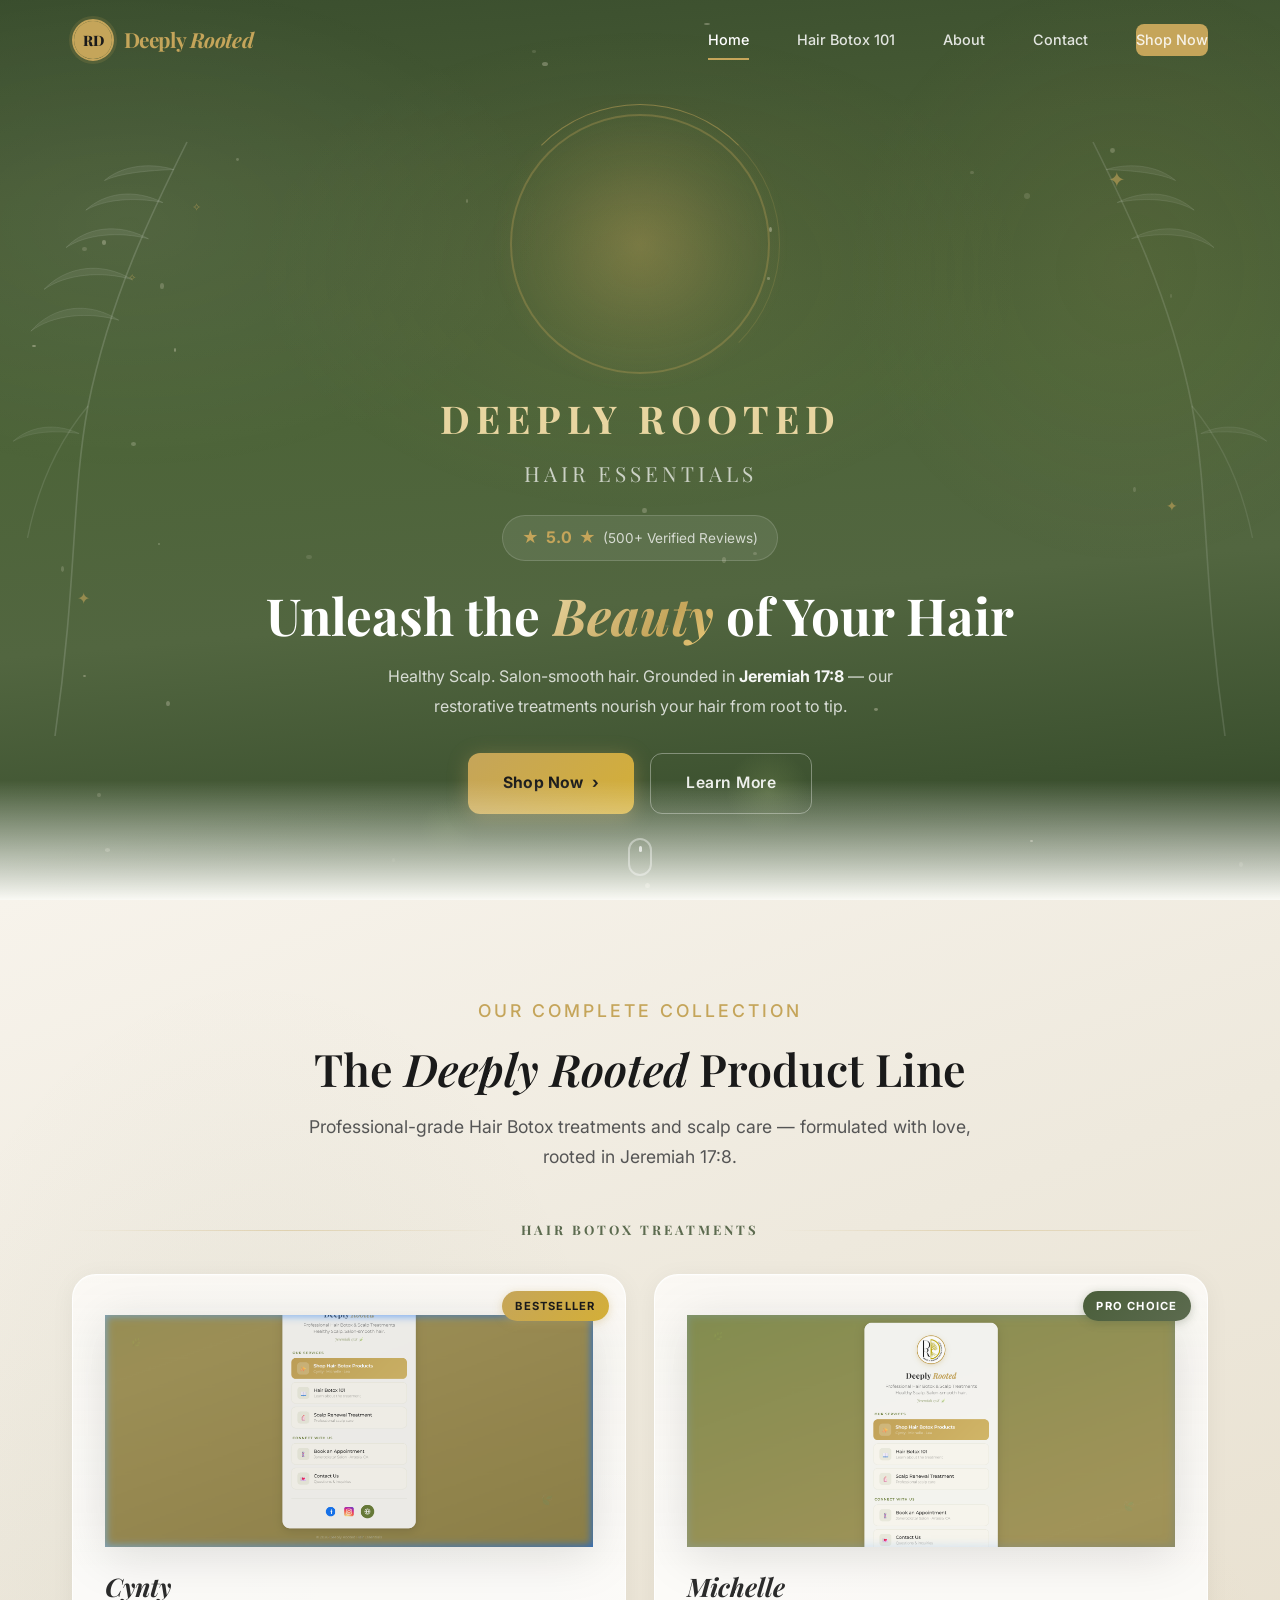
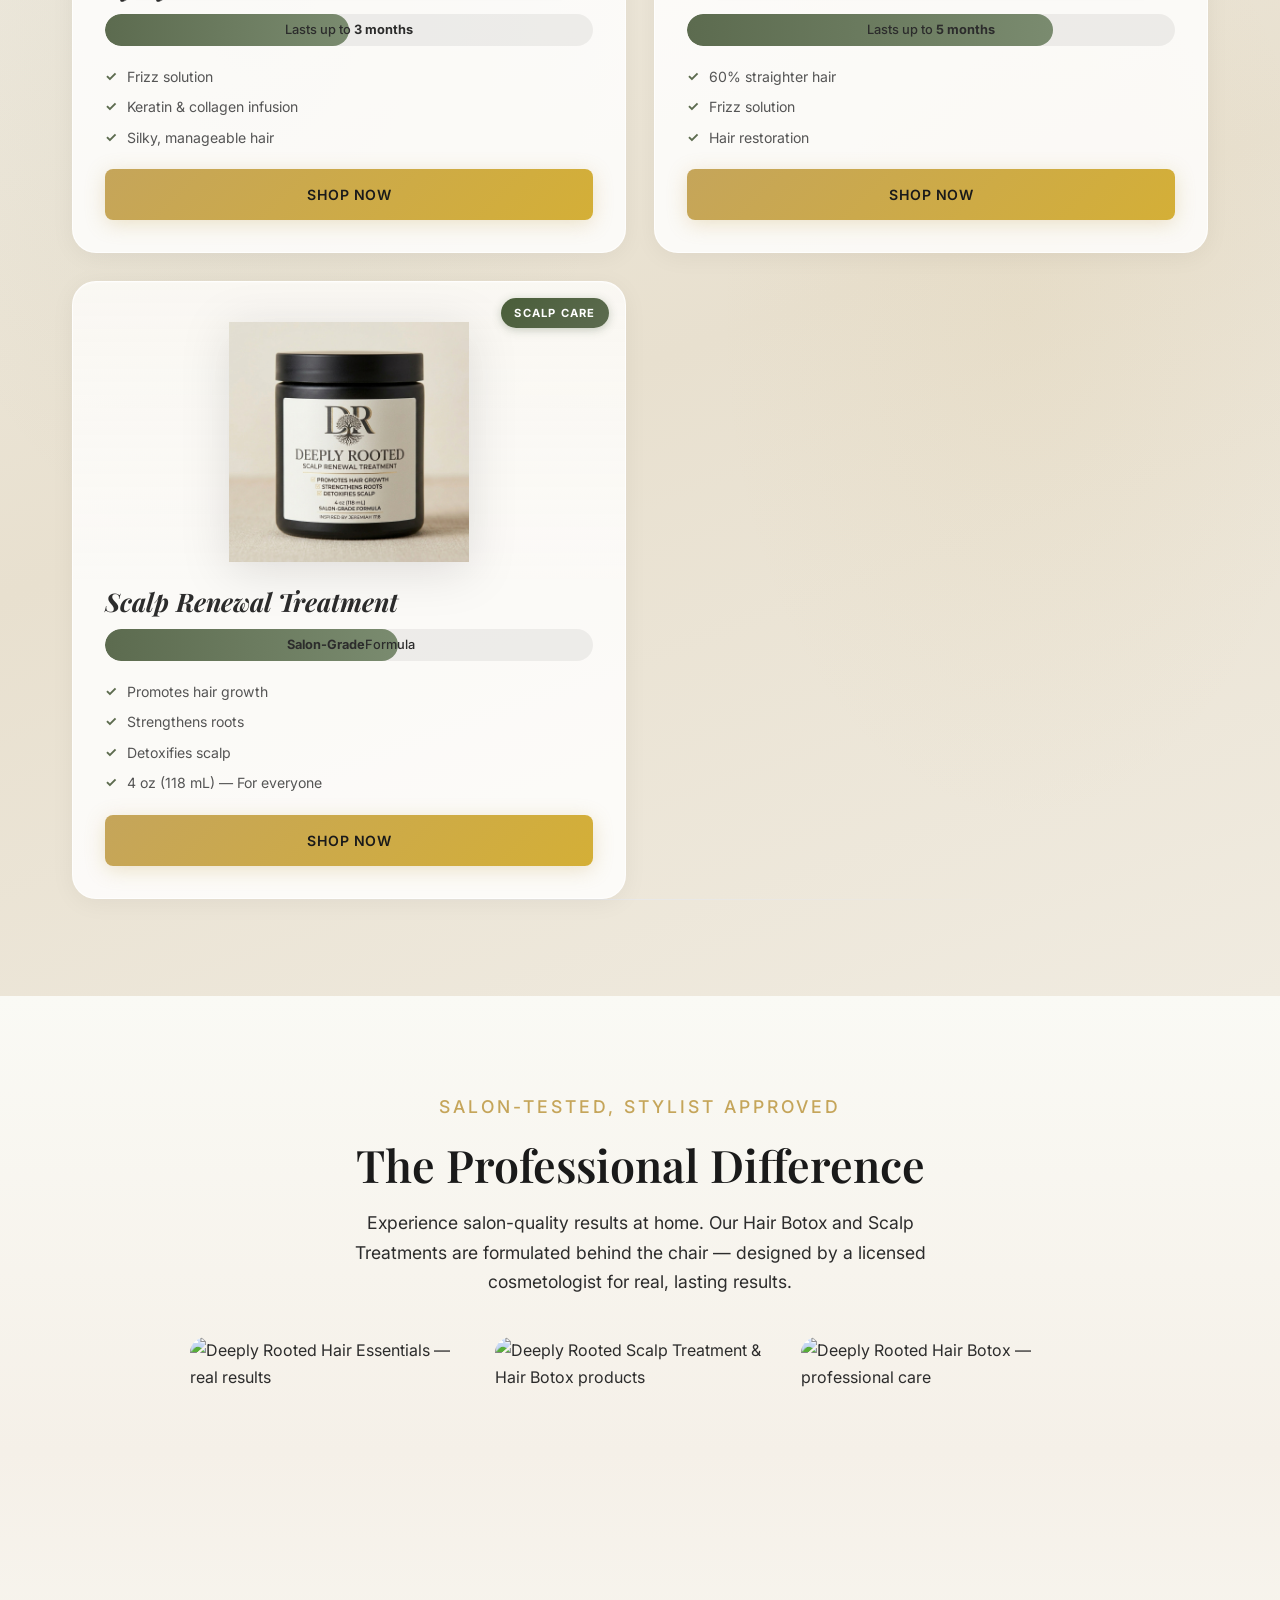
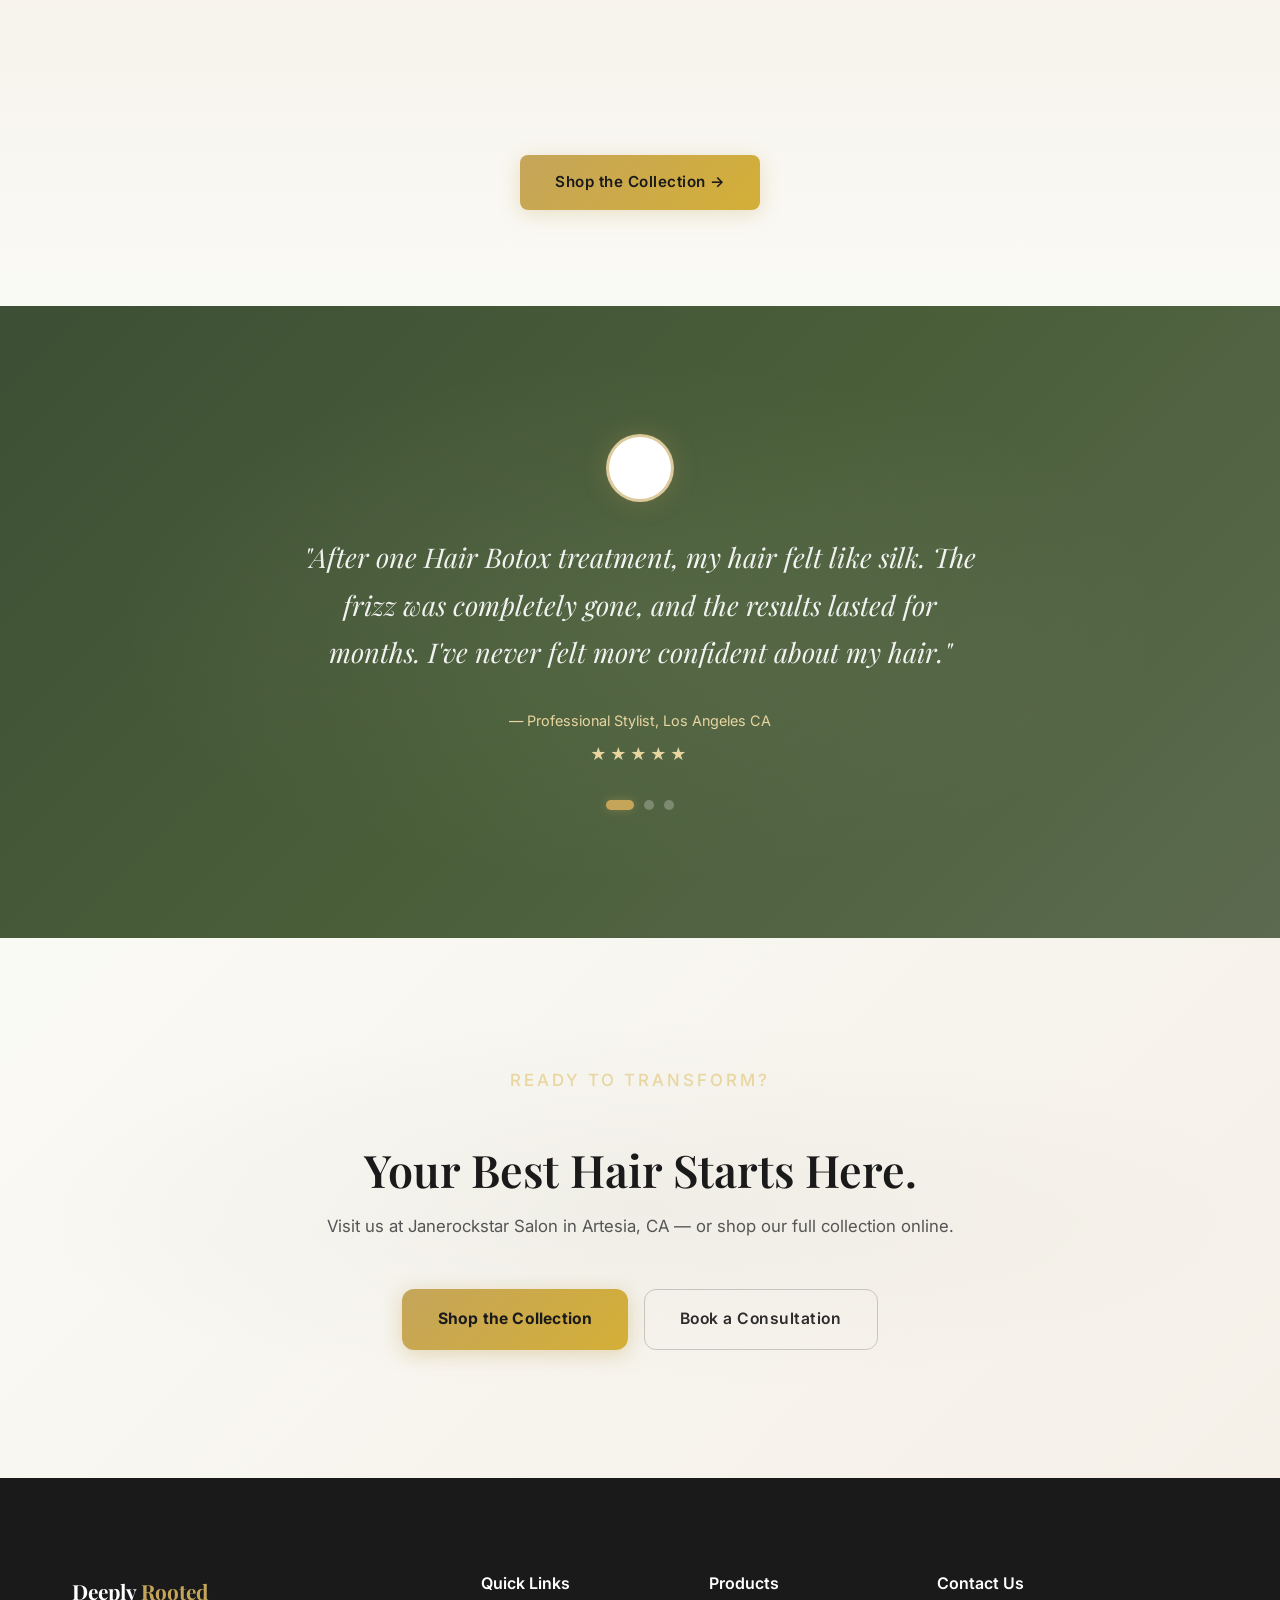
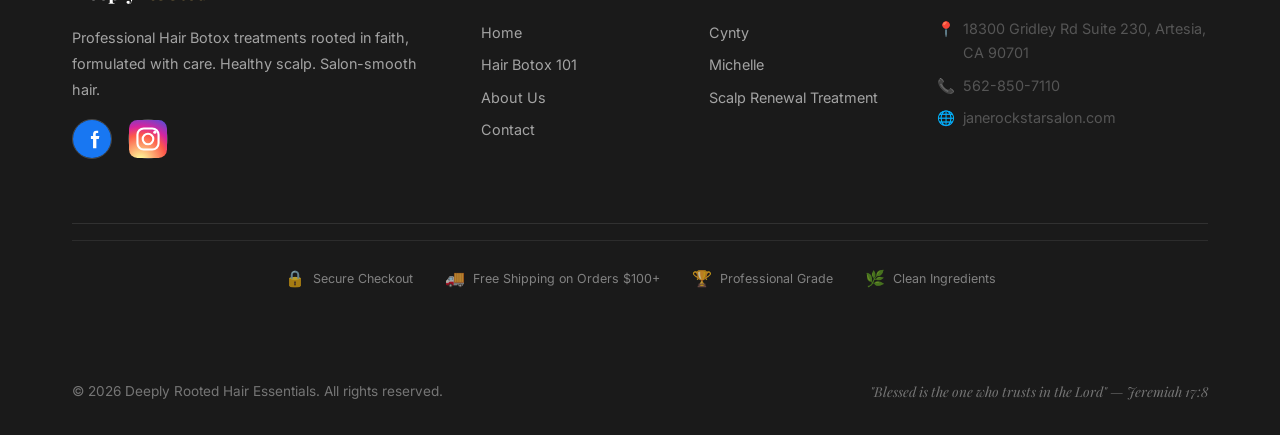
==== commit 9c0c836b: "Deploy: 2026-05-04 update" ====
--- a/index.html
+++ b/index.html
@@ -198,7 +198,7 @@
           <div class="lineup-card-badge lineup-badge-gold">Bestseller</div>
           <div class="lineup-card-image">
             <div class="lineup-card-glow"></div>
-            <img src="assets/images/product-cynty.png" alt="Cynty Hair Botox Treatment — lasts 3 months" loading="lazy">
+            <img src="assets/images/product-cynty-raw.png" alt="Cynty Hair Botox Treatment — lasts 3 months" loading="lazy">
           </div>
           <div class="lineup-card-content">
             <h3>Cynty</h3>
@@ -220,7 +220,7 @@
           <div class="lineup-card-badge lineup-badge-sage">Pro Choice</div>
           <div class="lineup-card-image">
             <div class="lineup-card-glow"></div>
-            <img src="assets/images/product-michelle.png" alt="Michelle Hair Botox Treatment — lasts 5 months" loading="lazy">
+            <img src="assets/images/product-michelle-raw.png" alt="Michelle Hair Botox Treatment — lasts 5 months" loading="lazy">
           </div>
           <div class="lineup-card-content">
             <h3>Michelle</h3>
@@ -237,27 +237,7 @@
           </div>
         </div>
 
-        <!-- Lea -->
-        <div class="lineup-card" data-product="lea">
-          <div class="lineup-card-badge lineup-badge-dark">Maximum Strength</div>
-          <div class="lineup-card-image">
-            <div class="lineup-card-glow"></div>
-            <img src="assets/images/product-lea.png" alt="Lea Hair Botox Treatment — lasts 6 months" loading="lazy">
-          </div>
-          <div class="lineup-card-content">
-            <h3>Lea</h3>
-            <div class="lineup-duration">
-              <div class="lineup-duration-bar" style="--duration-width: 100%"></div>
-              <span class="lineup-duration-text">Lasts up to <strong>6 months</strong></span>
-            </div>
-            <ul class="lineup-features">
-              <li>80% straighter hair</li>
-              <li>Maximum frizz control</li>
-              <li>Full hair restoration</li>
-            </ul>
-            <a href="https://hair-botox-deeply-rooted.myshopify.com" target="_blank" class="btn btn-primary btn-ripple lineup-btn">SHOP NOW</a>
-          </div>
-        </div>
+
 
         <!-- Scalp Renewal Treatment -->
         <div class="lineup-card" data-product="scalp">
@@ -403,7 +383,7 @@
           <div class="footer-links">
             <a href="https://hair-botox-deeply-rooted.myshopify.com" target="_blank">Cynty</a>
             <a href="https://hair-botox-deeply-rooted.myshopify.com" target="_blank">Michelle</a>
-            <a href="https://hair-botox-deeply-rooted.myshopify.com" target="_blank">Lea</a>
+            
             <a href="https://hair-botox-deeply-rooted.myshopify.com" target="_blank">Scalp Renewal Treatment</a>
           </div>
         </div>
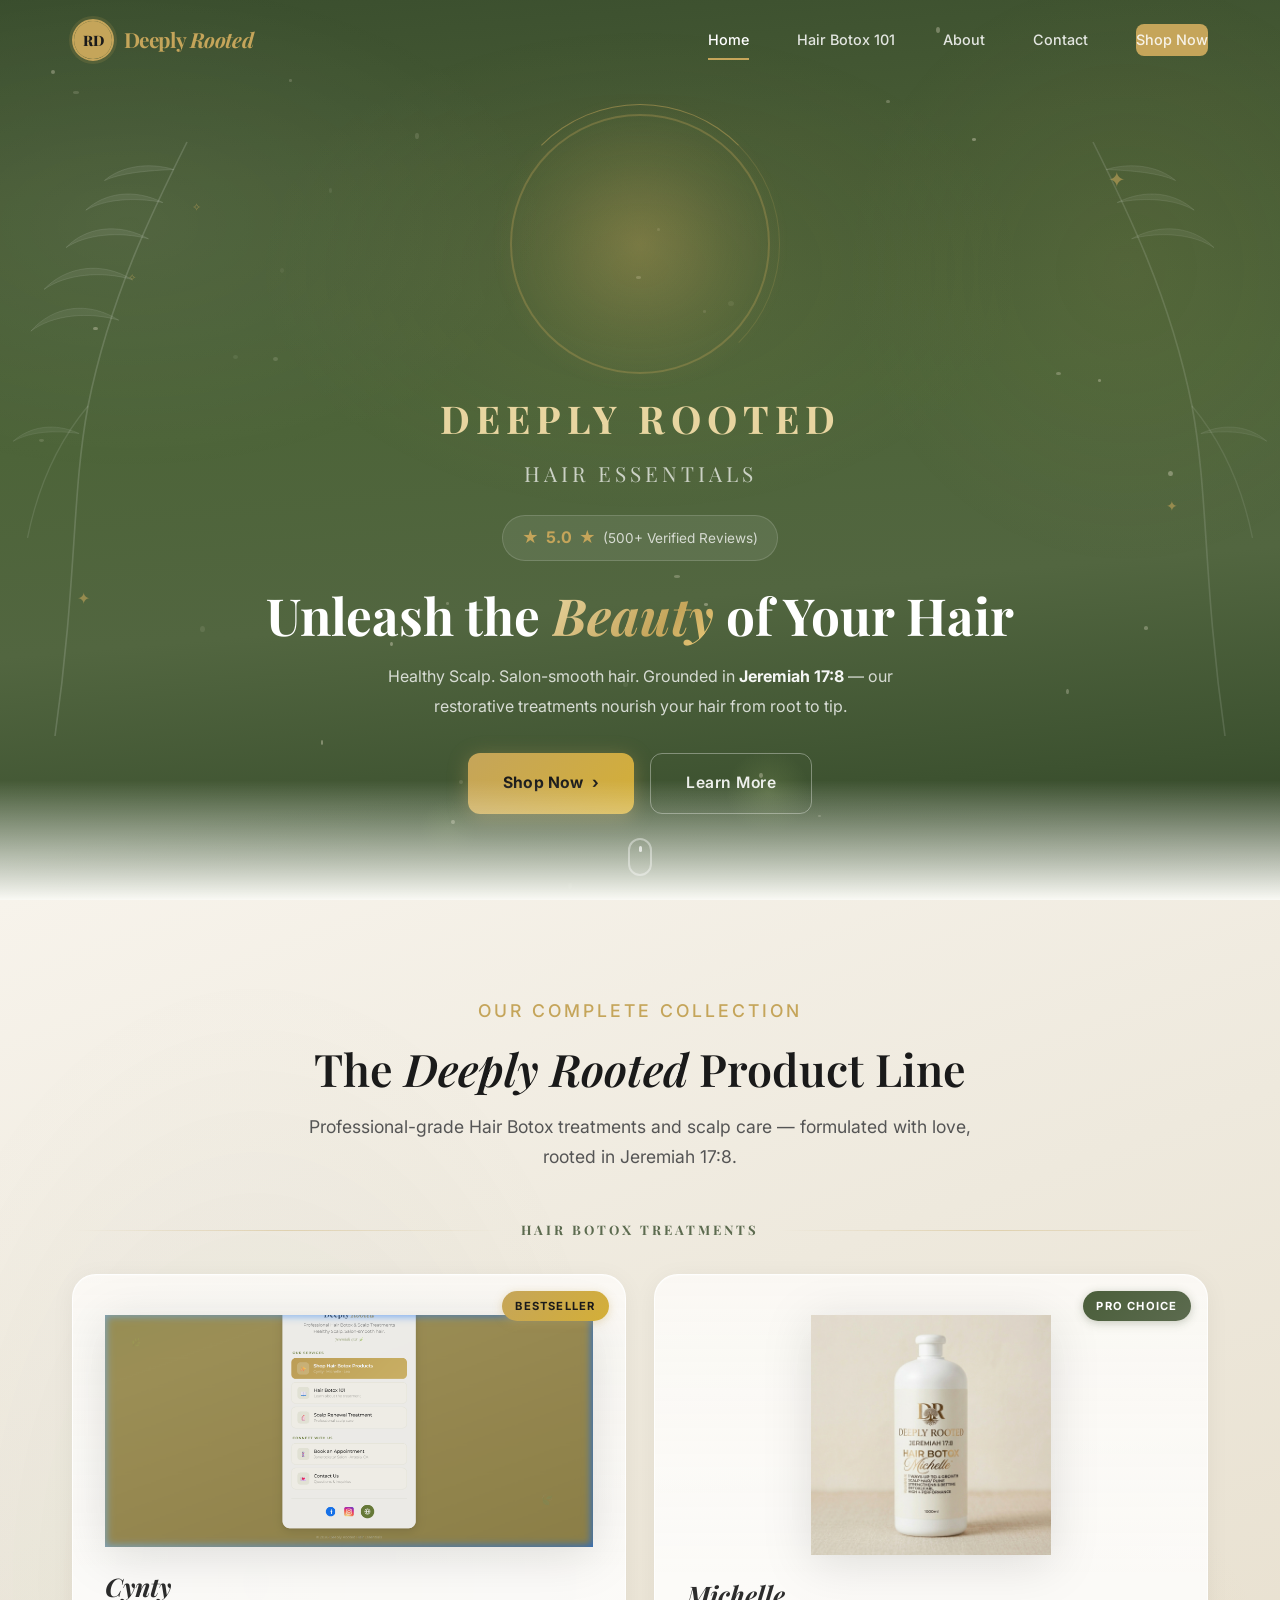
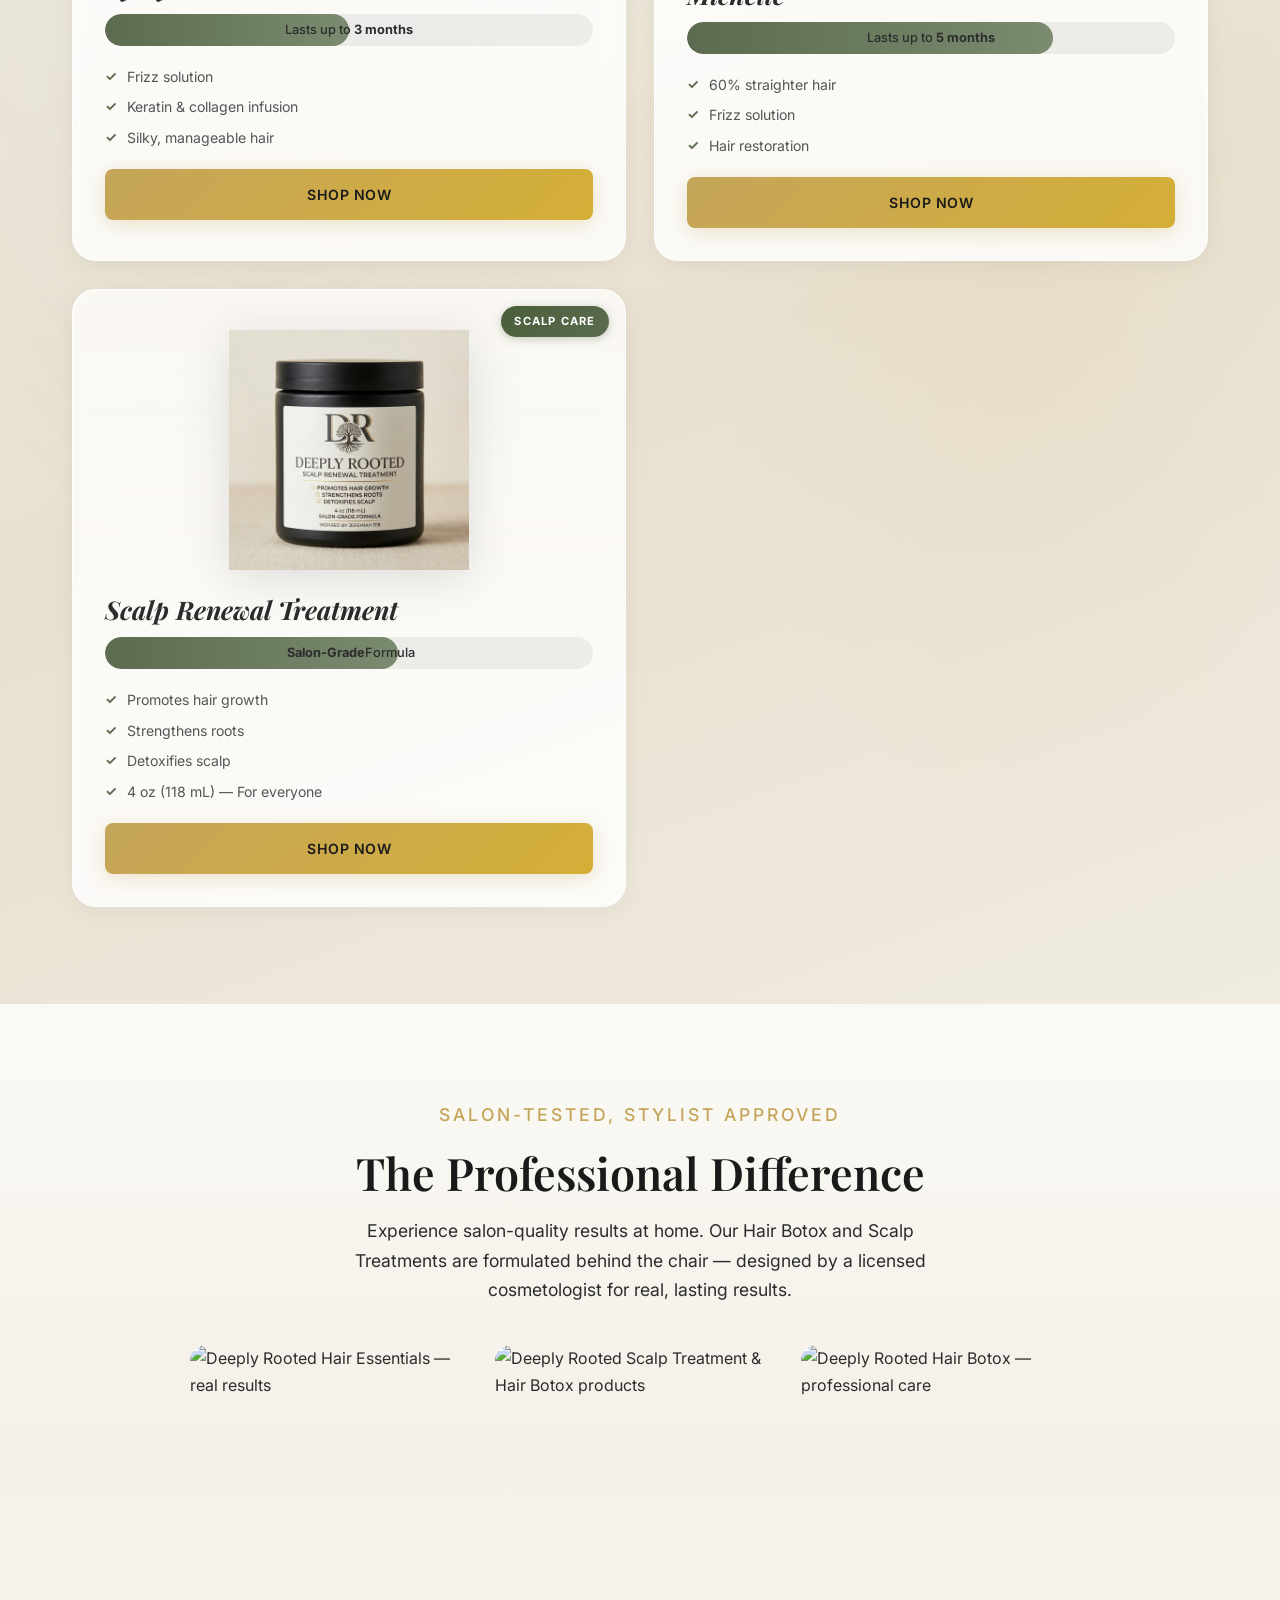
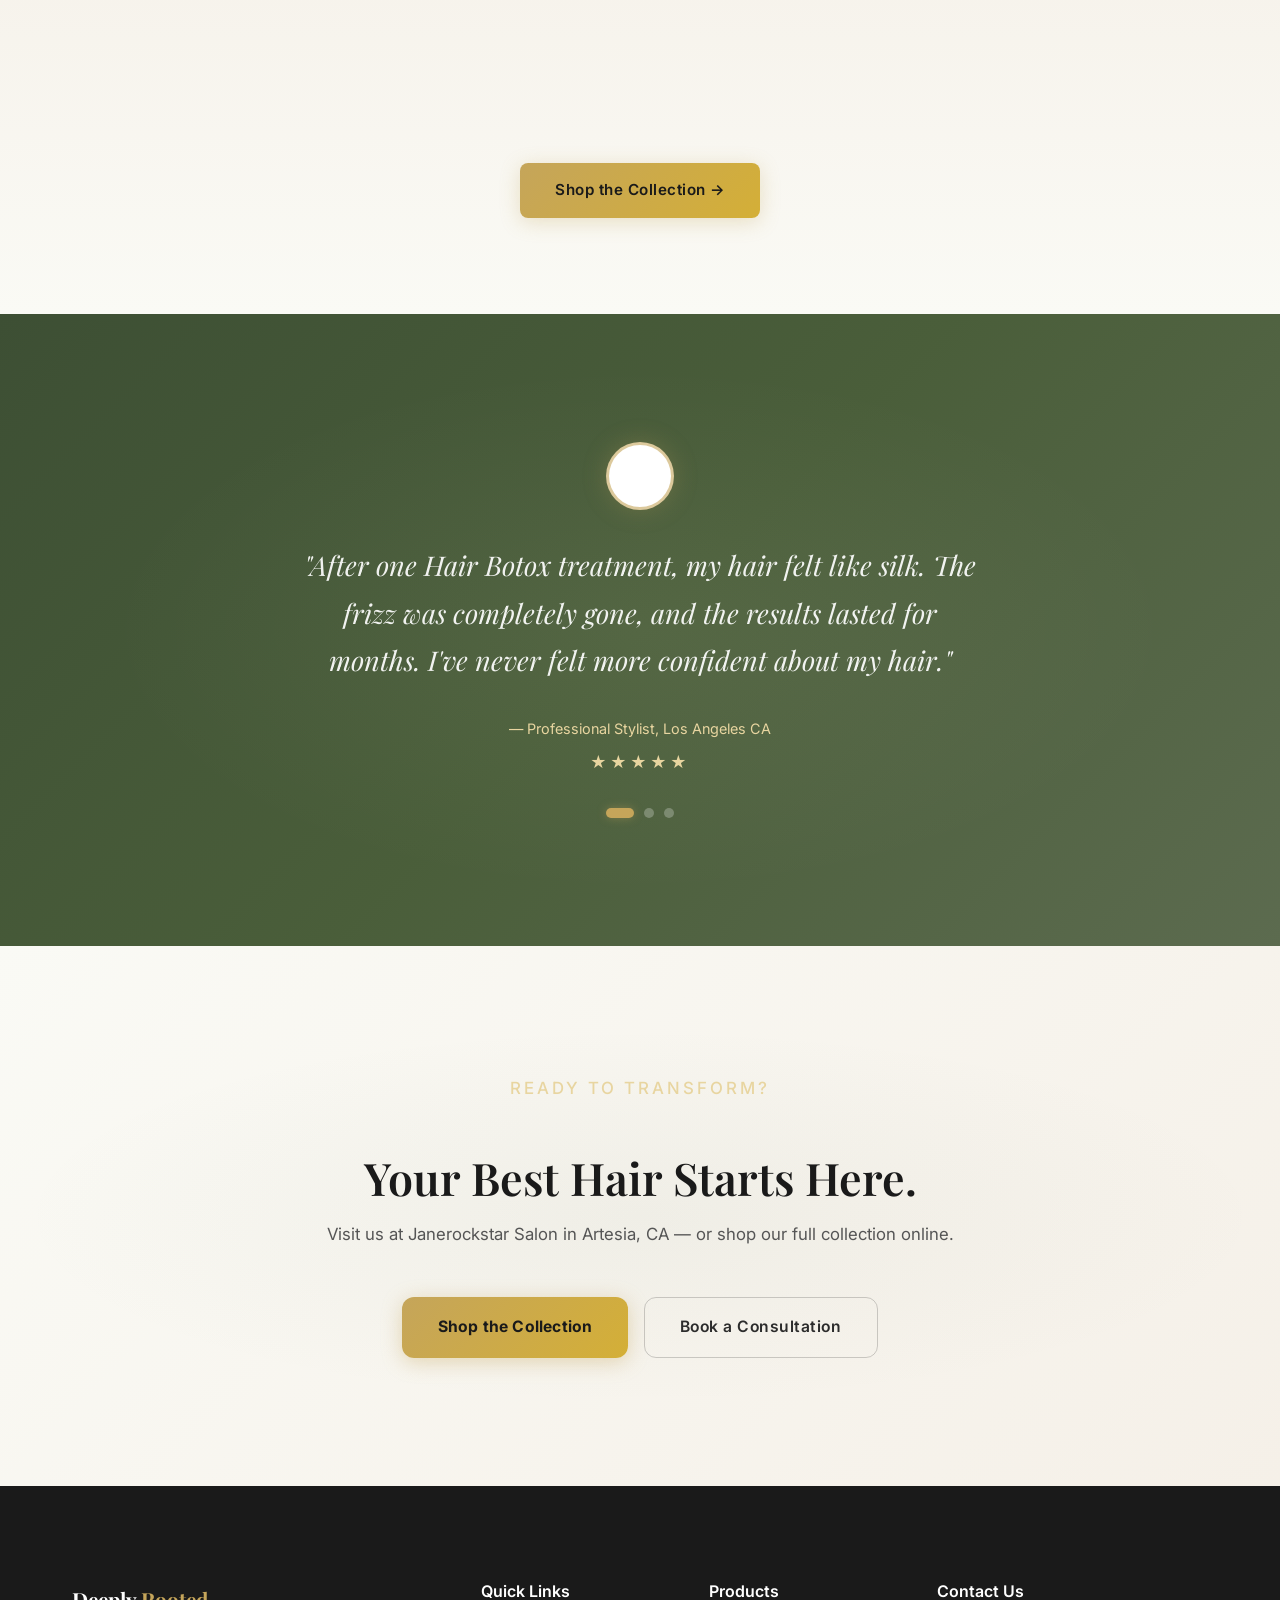
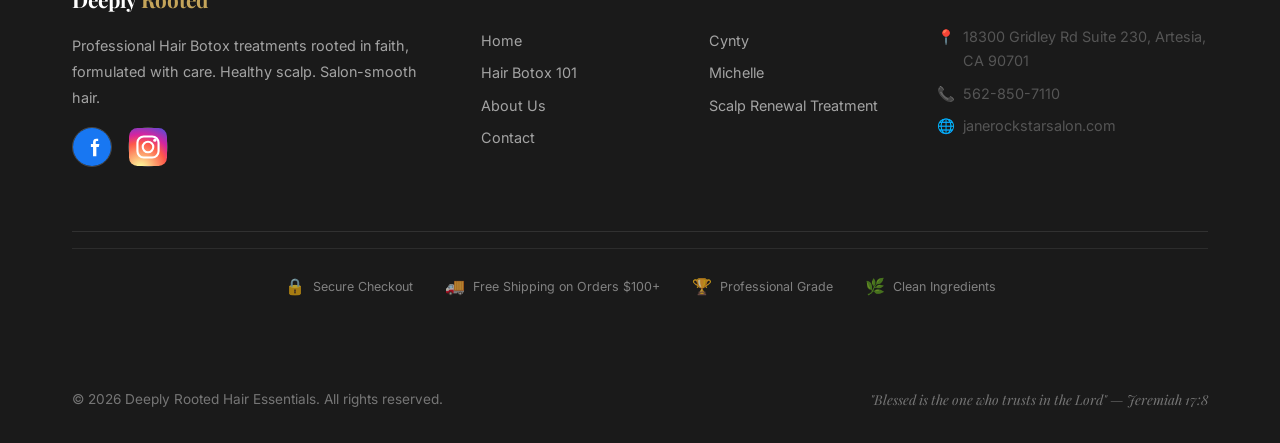
==== commit 9a90e00c: "Deploy: 2026-05-04 update" ====
--- a/index.html
+++ b/index.html
@@ -76,7 +76,7 @@
         <a href="hair-botox-101.html">Hair Botox 101</a>
         <a href="about.html">About</a>
         <a href="contact.html">Contact</a>
-        <a href="https://hair-botox-deeply-rooted.myshopify.com" target="_blank" class="nav-cta">Shop Now</a>
+        <a href="shop.html" class="nav-cta">Shop Now</a>
       </div>
       <div class="hamburger" id="hamburger" aria-label="Toggle navigation menu">
         <span></span><span></span><span></span>
@@ -91,7 +91,7 @@
     <a href="hair-botox-101.html">Hair Botox 101</a>
     <a href="about.html">About</a>
     <a href="contact.html">Contact</a>
-    <a href="https://hair-botox-deeply-rooted.myshopify.com" target="_blank" class="btn btn-primary" style="margin-top:1rem;">Shop Now</a>
+    <a href="shop.html" class="btn btn-primary" style="margin-top:1rem;">Shop Now</a>
   </div>
 
   <!-- ═══════════════════════════════════════════
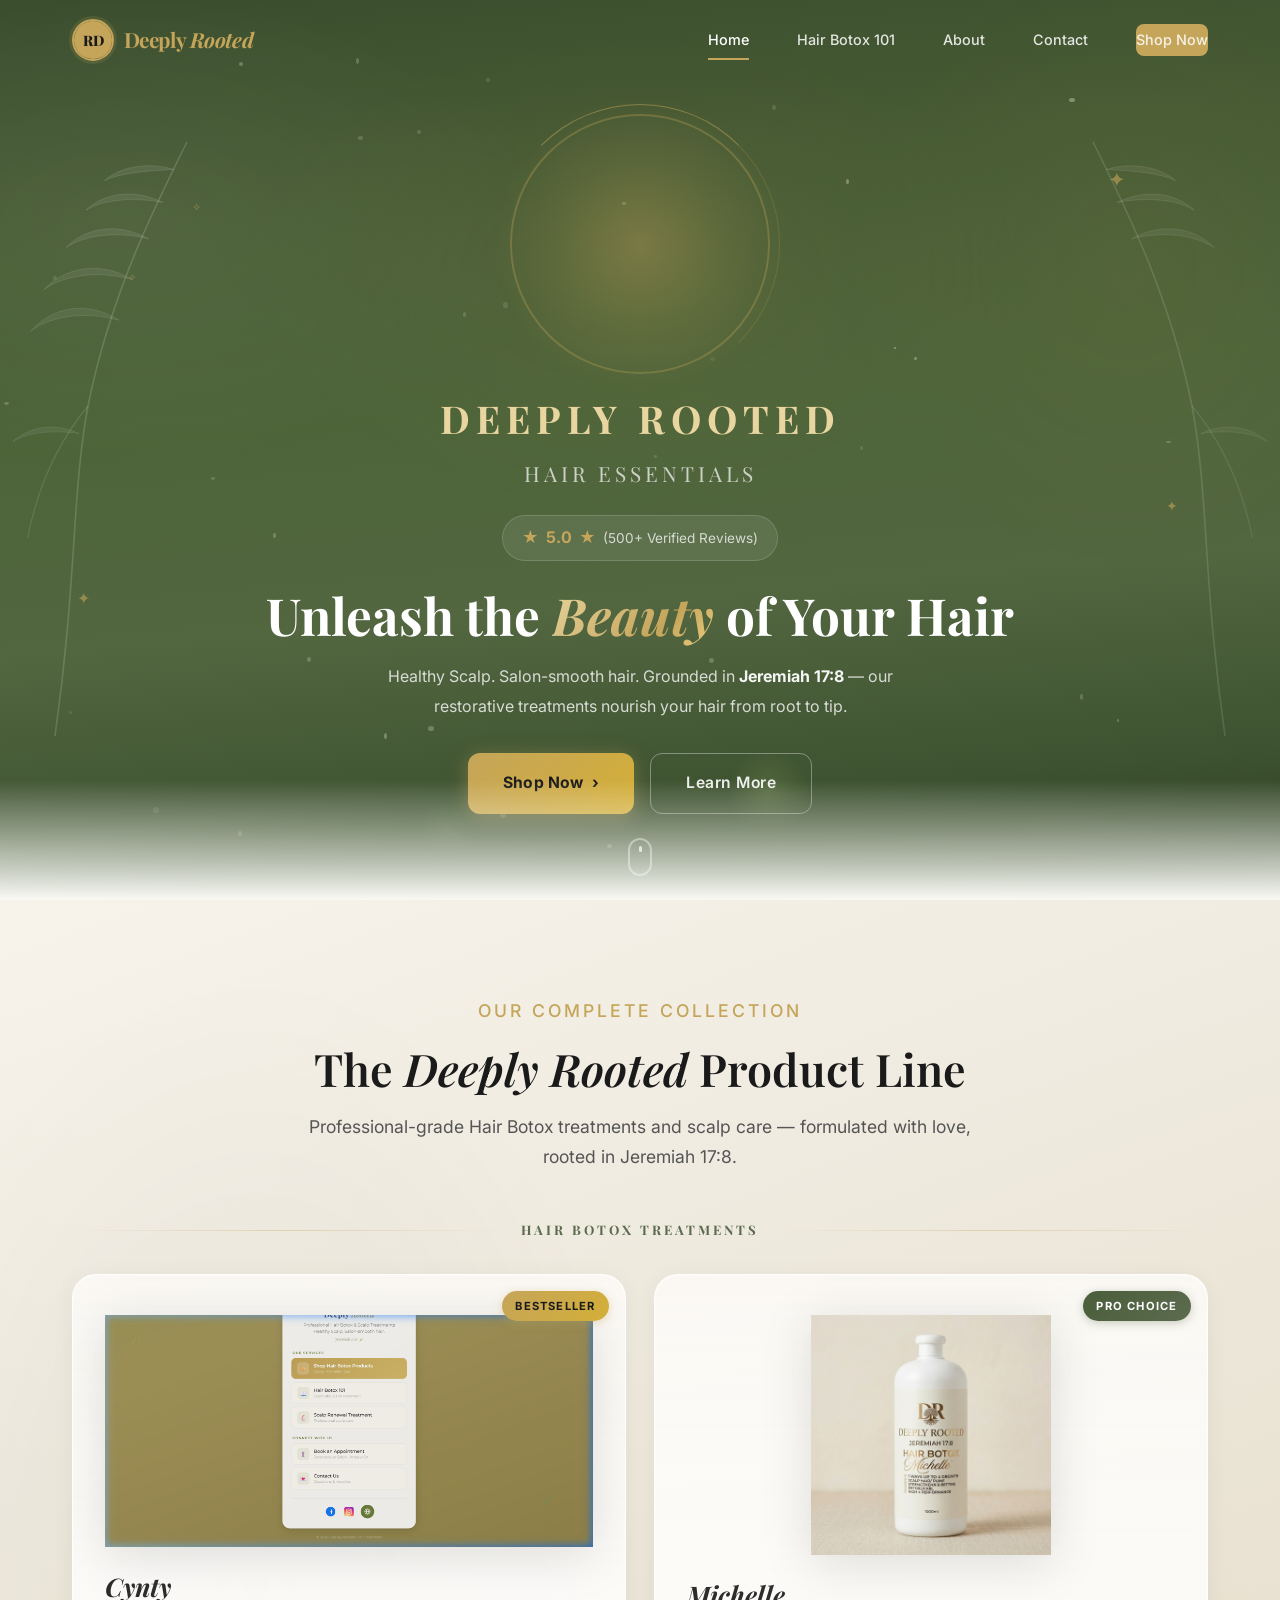
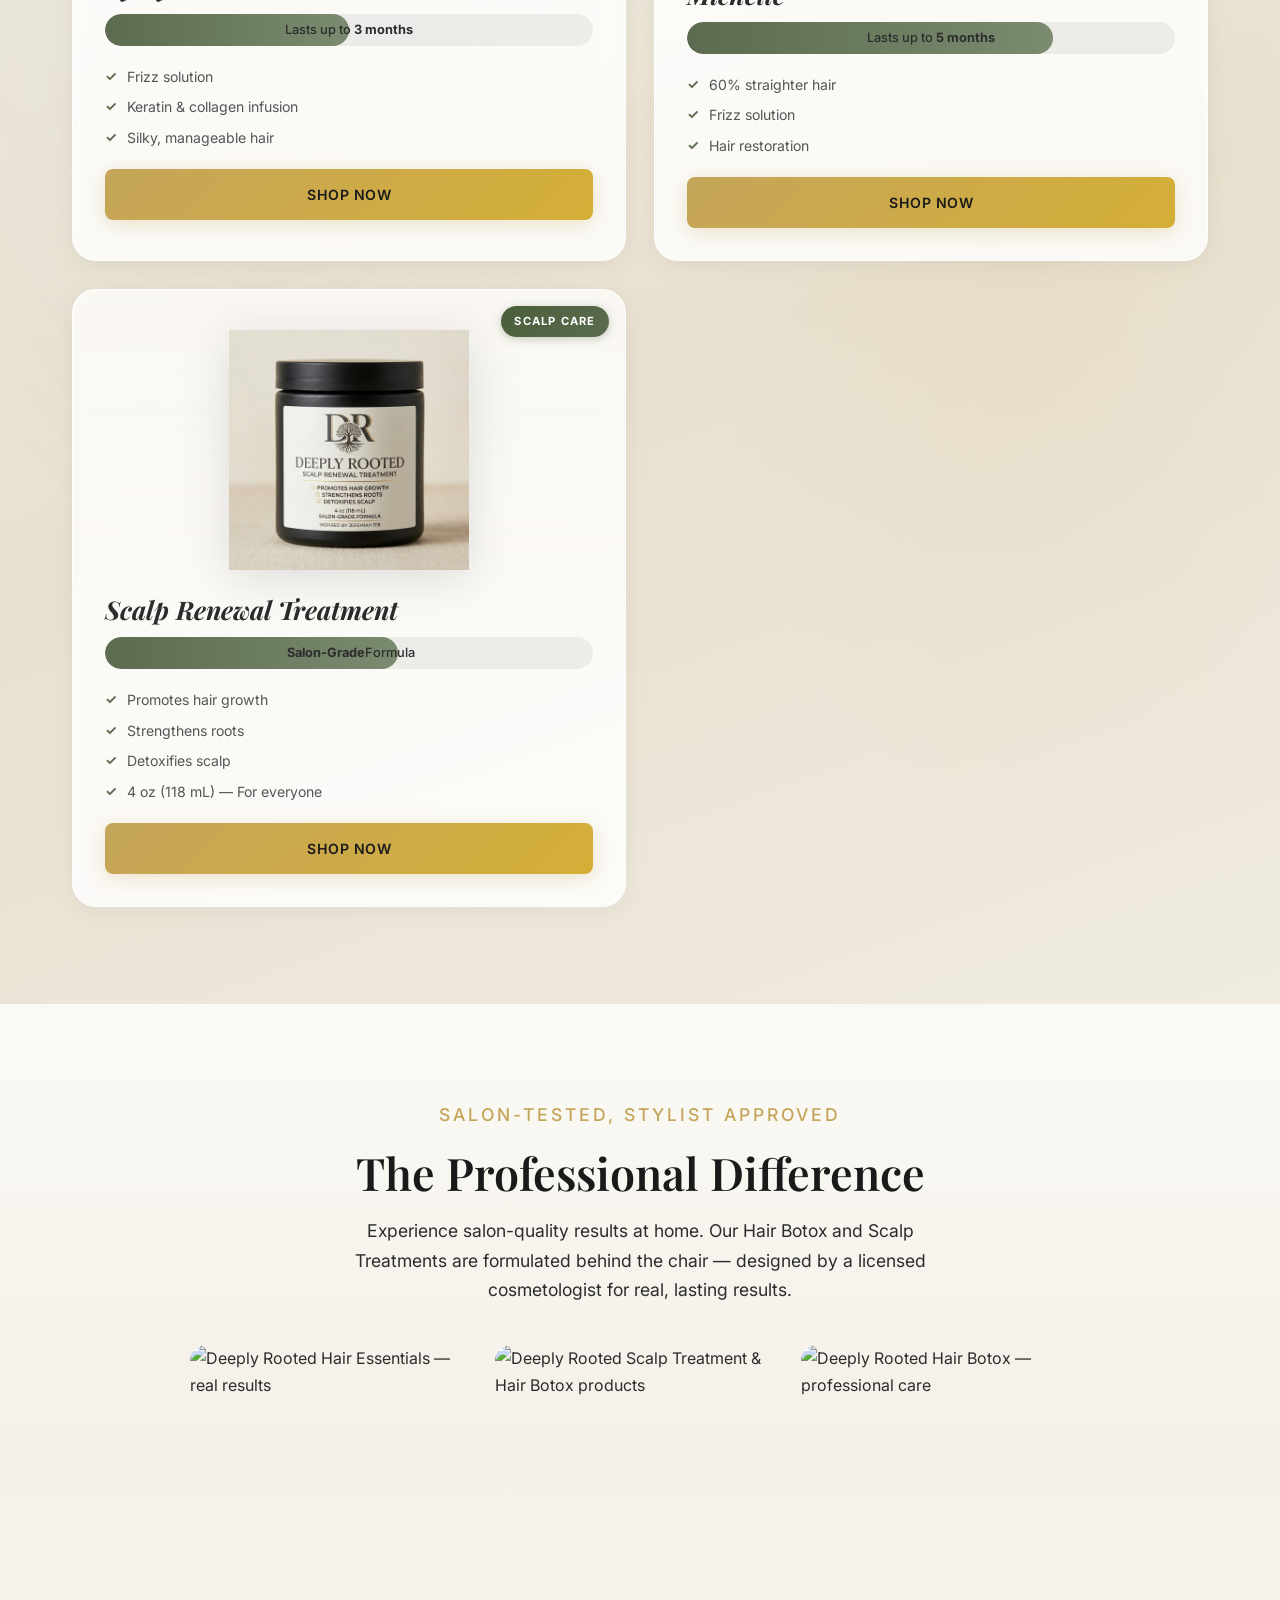
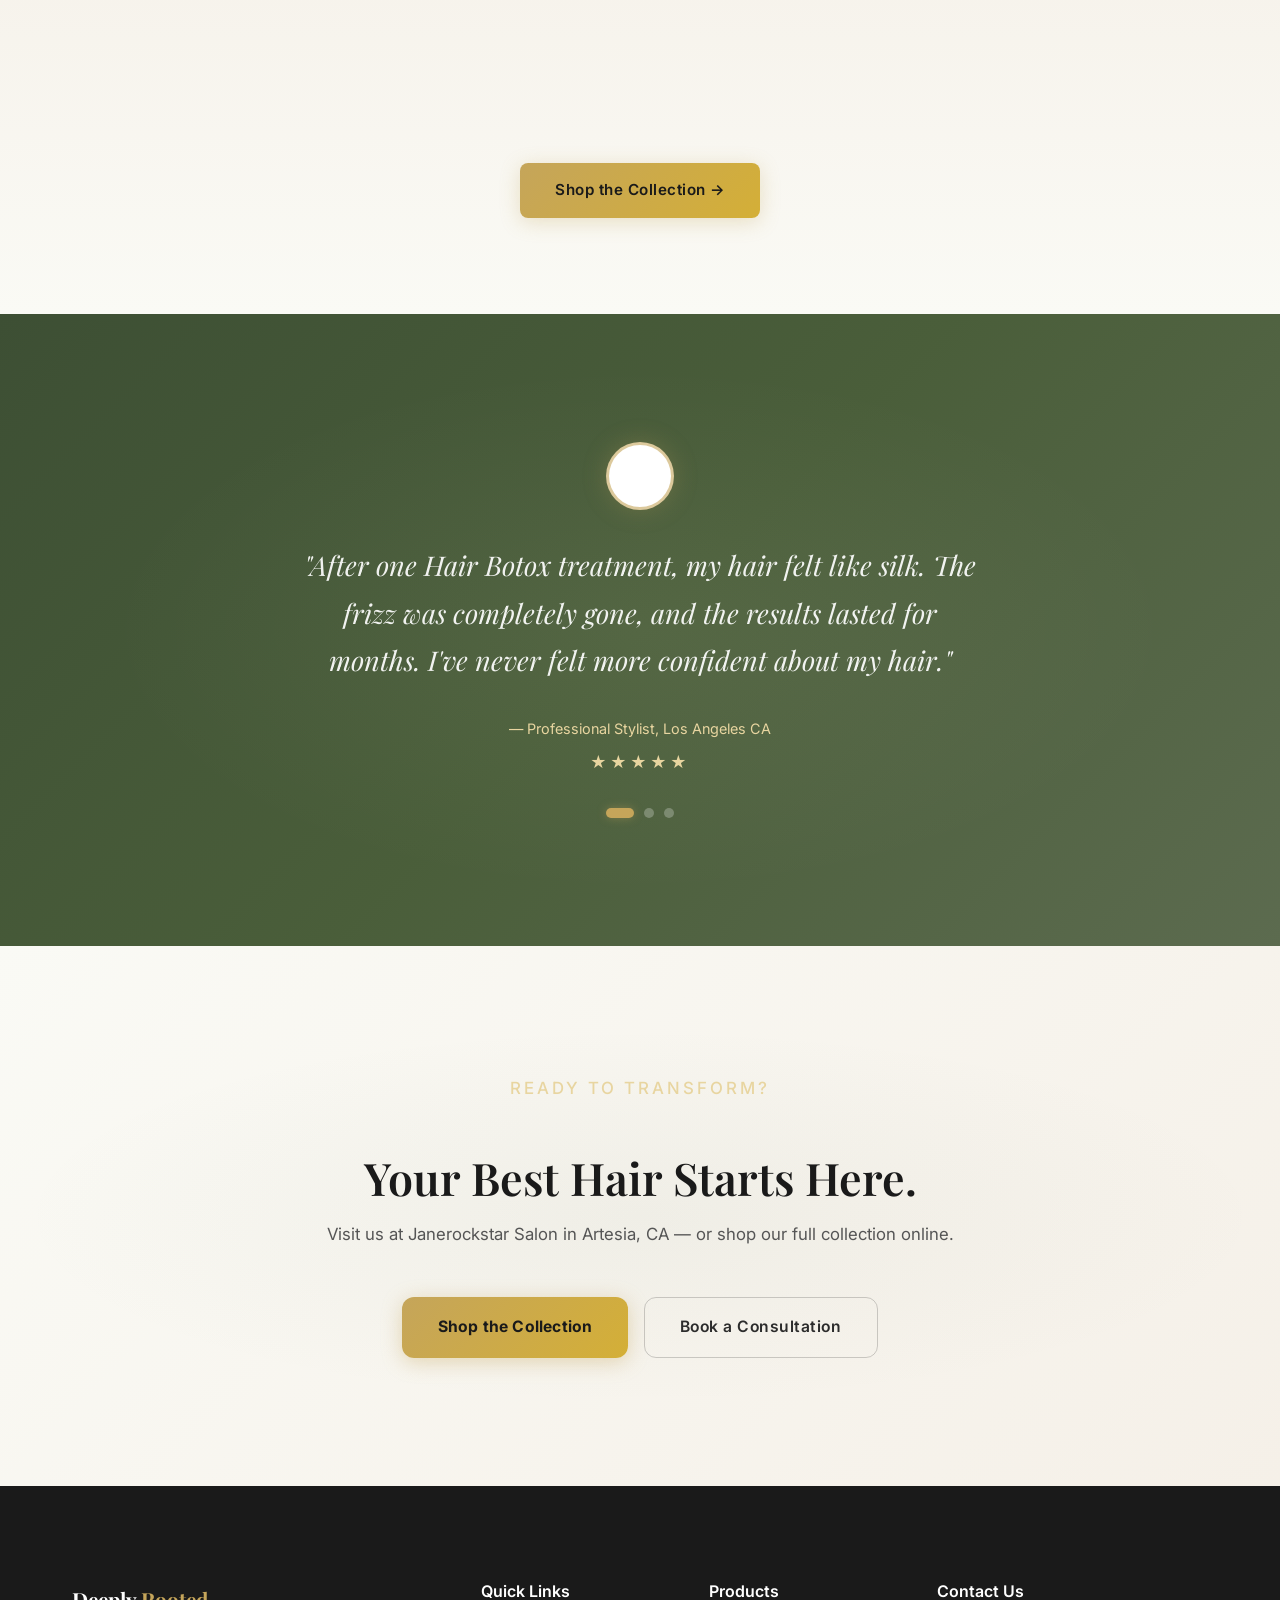
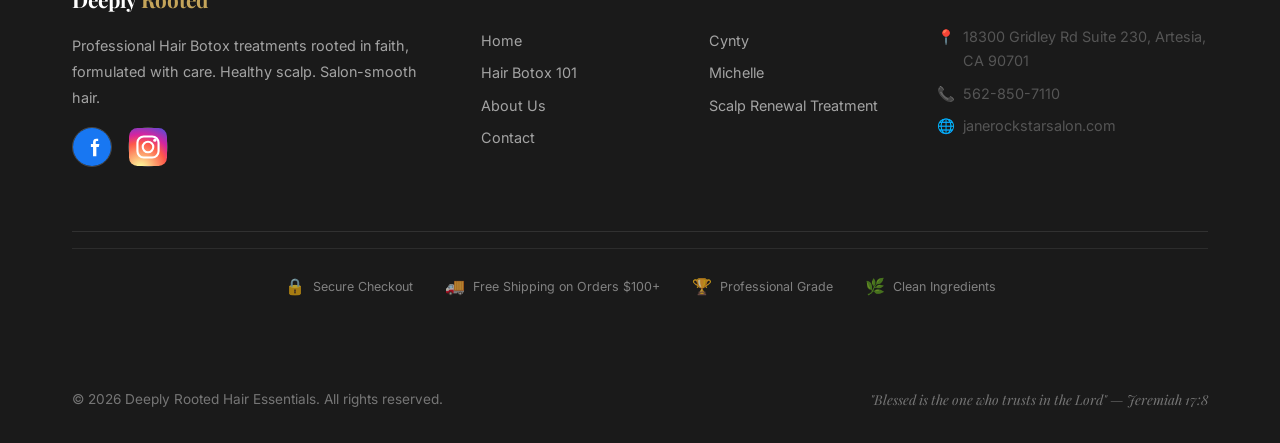
==== commit 16715764: "Deploy: 2026-05-06 update" ====
--- a/index.html
+++ b/index.html
@@ -162,7 +162,7 @@
 
       <!-- CTA Buttons -->
       <div class="hero-actions">
-        <a href="https://hair-botox-deeply-rooted.myshopify.com" target="_blank" class="btn btn-gold-lg">Shop Now <span class="btn-arrow">›</span></a>
+        <a href="shop.html" class="btn btn-gold-lg">Shop Now <span class="btn-arrow">›</span></a>
         <a href="hair-botox-101.html" class="btn btn-ghost-lg">Learn More</a>
       </div>
     </div>
@@ -211,7 +211,7 @@
               <li>Keratin & collagen infusion</li>
               <li>Silky, manageable hair</li>
             </ul>
-            <a href="https://hair-botox-deeply-rooted.myshopify.com" target="_blank" class="btn btn-primary btn-ripple lineup-btn">SHOP NOW</a>
+            <a href="https://hair-botox-deeply-rooted.myshopify.com/products/hair-botox-cynty" target="_blank" class="btn btn-primary btn-ripple lineup-btn">SHOP NOW</a>
           </div>
         </div>
 
@@ -233,7 +233,7 @@
               <li>Frizz solution</li>
               <li>Hair restoration</li>
             </ul>
-            <a href="https://hair-botox-deeply-rooted.myshopify.com" target="_blank" class="btn btn-primary btn-ripple lineup-btn">SHOP NOW</a>
+            <a href="https://hair-botox-deeply-rooted.myshopify.com/products/untitled-apr2_02-59" target="_blank" class="btn btn-primary btn-ripple lineup-btn">SHOP NOW</a>
           </div>
         </div>
 
@@ -258,7 +258,7 @@
               <li>Detoxifies scalp</li>
               <li>4 oz (118 mL) — For everyone</li>
             </ul>
-            <a href="https://hair-botox-deeply-rooted.myshopify.com" target="_blank" class="btn btn-primary btn-ripple lineup-btn">SHOP NOW</a>
+            <a href="https://hair-botox-deeply-rooted.myshopify.com/products/deeply-rooted-scalp-treatment" target="_blank" class="btn btn-primary btn-ripple lineup-btn">SHOP NOW</a>
           </div>
         </div>
       </div>
@@ -287,7 +287,7 @@
         </div>
       </div>
       <div class="reveal reveal-delay-2" style="text-align: center; margin-top: 2rem;">
-        <a href="https://hair-botox-deeply-rooted.myshopify.com" target="_blank" class="btn btn-primary btn-ripple">Shop the Collection →</a>
+        <a href="shop.html" class="btn btn-primary btn-ripple">Shop the Collection →</a>
       </div>
     </div>
   </section>
@@ -350,7 +350,7 @@
         <h2>Your Best Hair Starts Here.</h2>
         <p>Visit us at Janerockstar Salon in Artesia, CA — or shop our full collection online.</p>
         <div class="cta-banner-actions">
-          <a href="https://hair-botox-deeply-rooted.myshopify.com" target="_blank" class="btn btn-gold-lg btn-ripple">Shop the Collection</a>
+          <a href="shop.html" class="btn btn-gold-lg btn-ripple">Shop the Collection</a>
           <a href="contact.html" class="btn btn-ghost-lg btn-ripple">Book a Consultation</a>
         </div>
       </div>
@@ -381,10 +381,10 @@
         <div>
           <h4>Products</h4>
           <div class="footer-links">
-            <a href="https://hair-botox-deeply-rooted.myshopify.com" target="_blank">Cynty</a>
-            <a href="https://hair-botox-deeply-rooted.myshopify.com" target="_blank">Michelle</a>
+            <a href="https://hair-botox-deeply-rooted.myshopify.com/products/hair-botox-cynty" target="_blank">Cynty</a>
+            <a href="https://hair-botox-deeply-rooted.myshopify.com/products/untitled-apr2_02-59" target="_blank">Michelle</a>
             
-            <a href="https://hair-botox-deeply-rooted.myshopify.com" target="_blank">Scalp Renewal Treatment</a>
+            <a href="https://hair-botox-deeply-rooted.myshopify.com/products/deeply-rooted-scalp-treatment" target="_blank">Scalp Renewal Treatment</a>
           </div>
         </div>
         <div>
